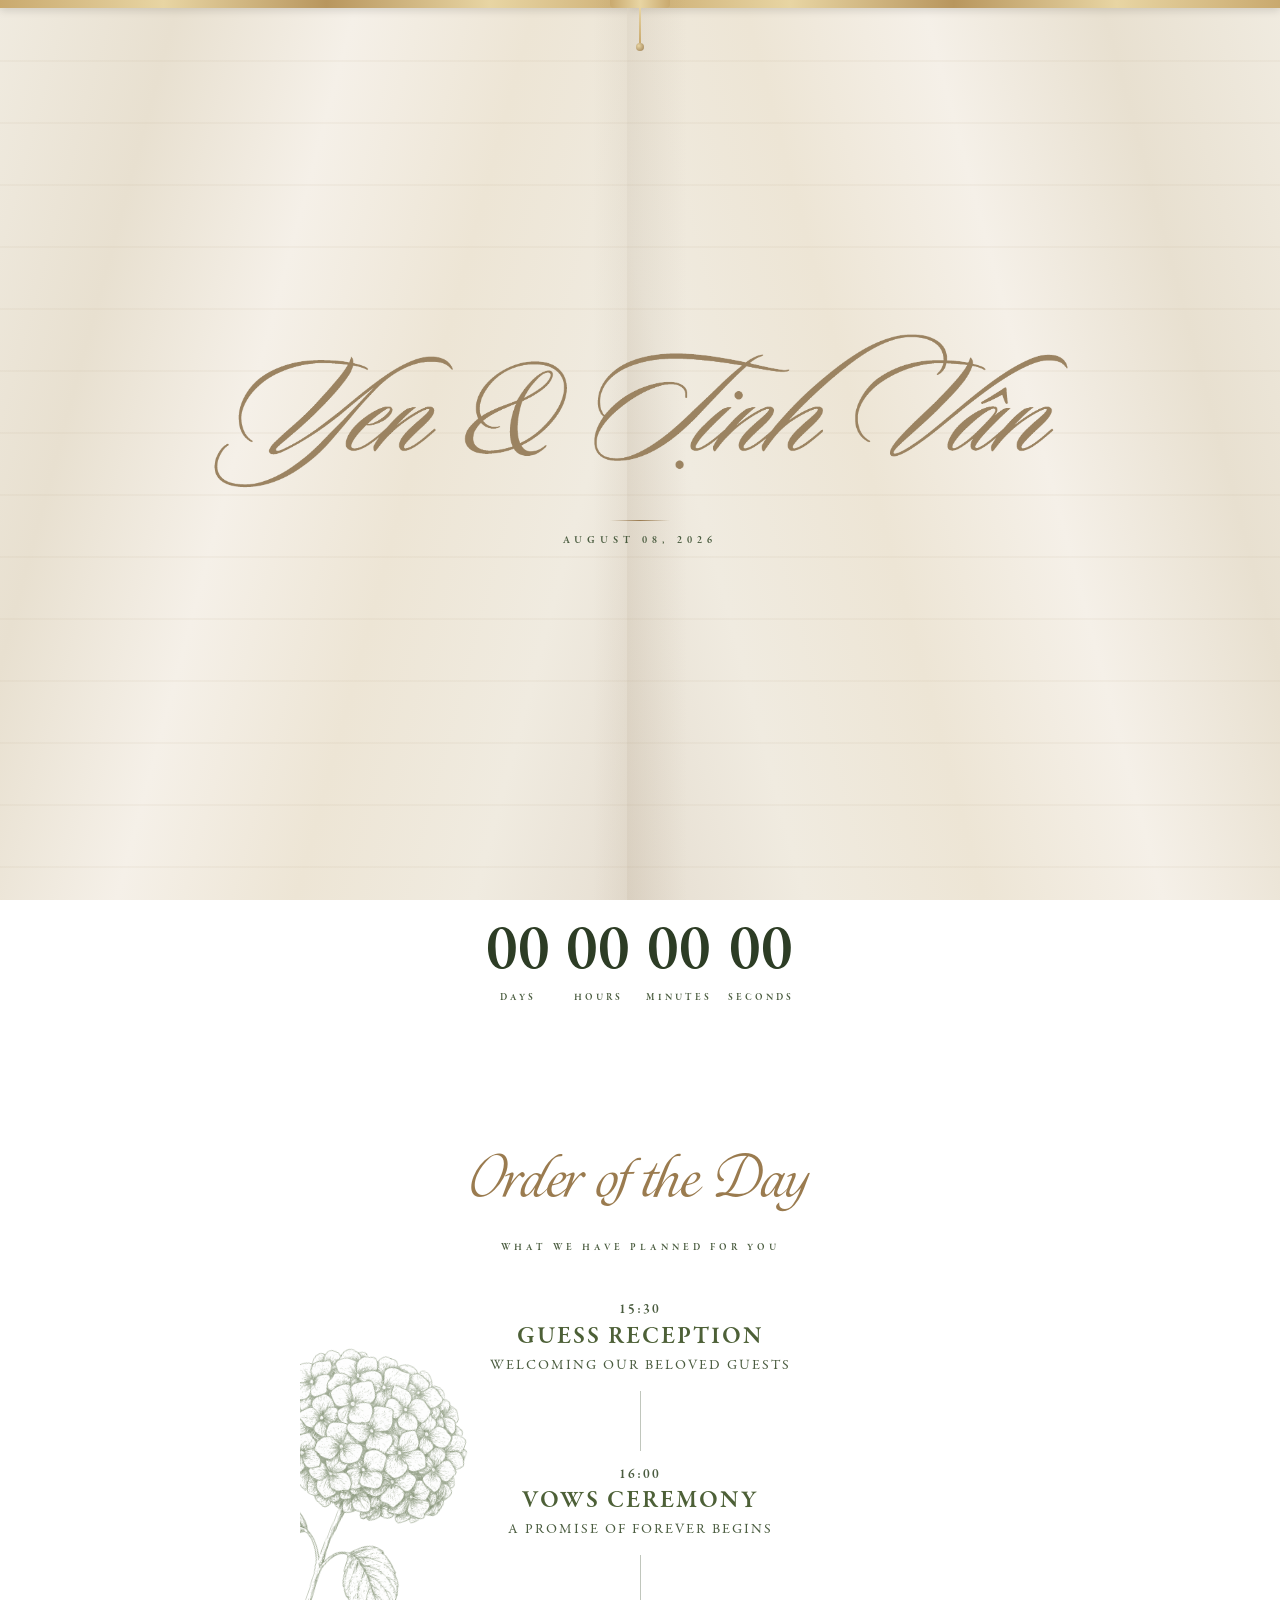
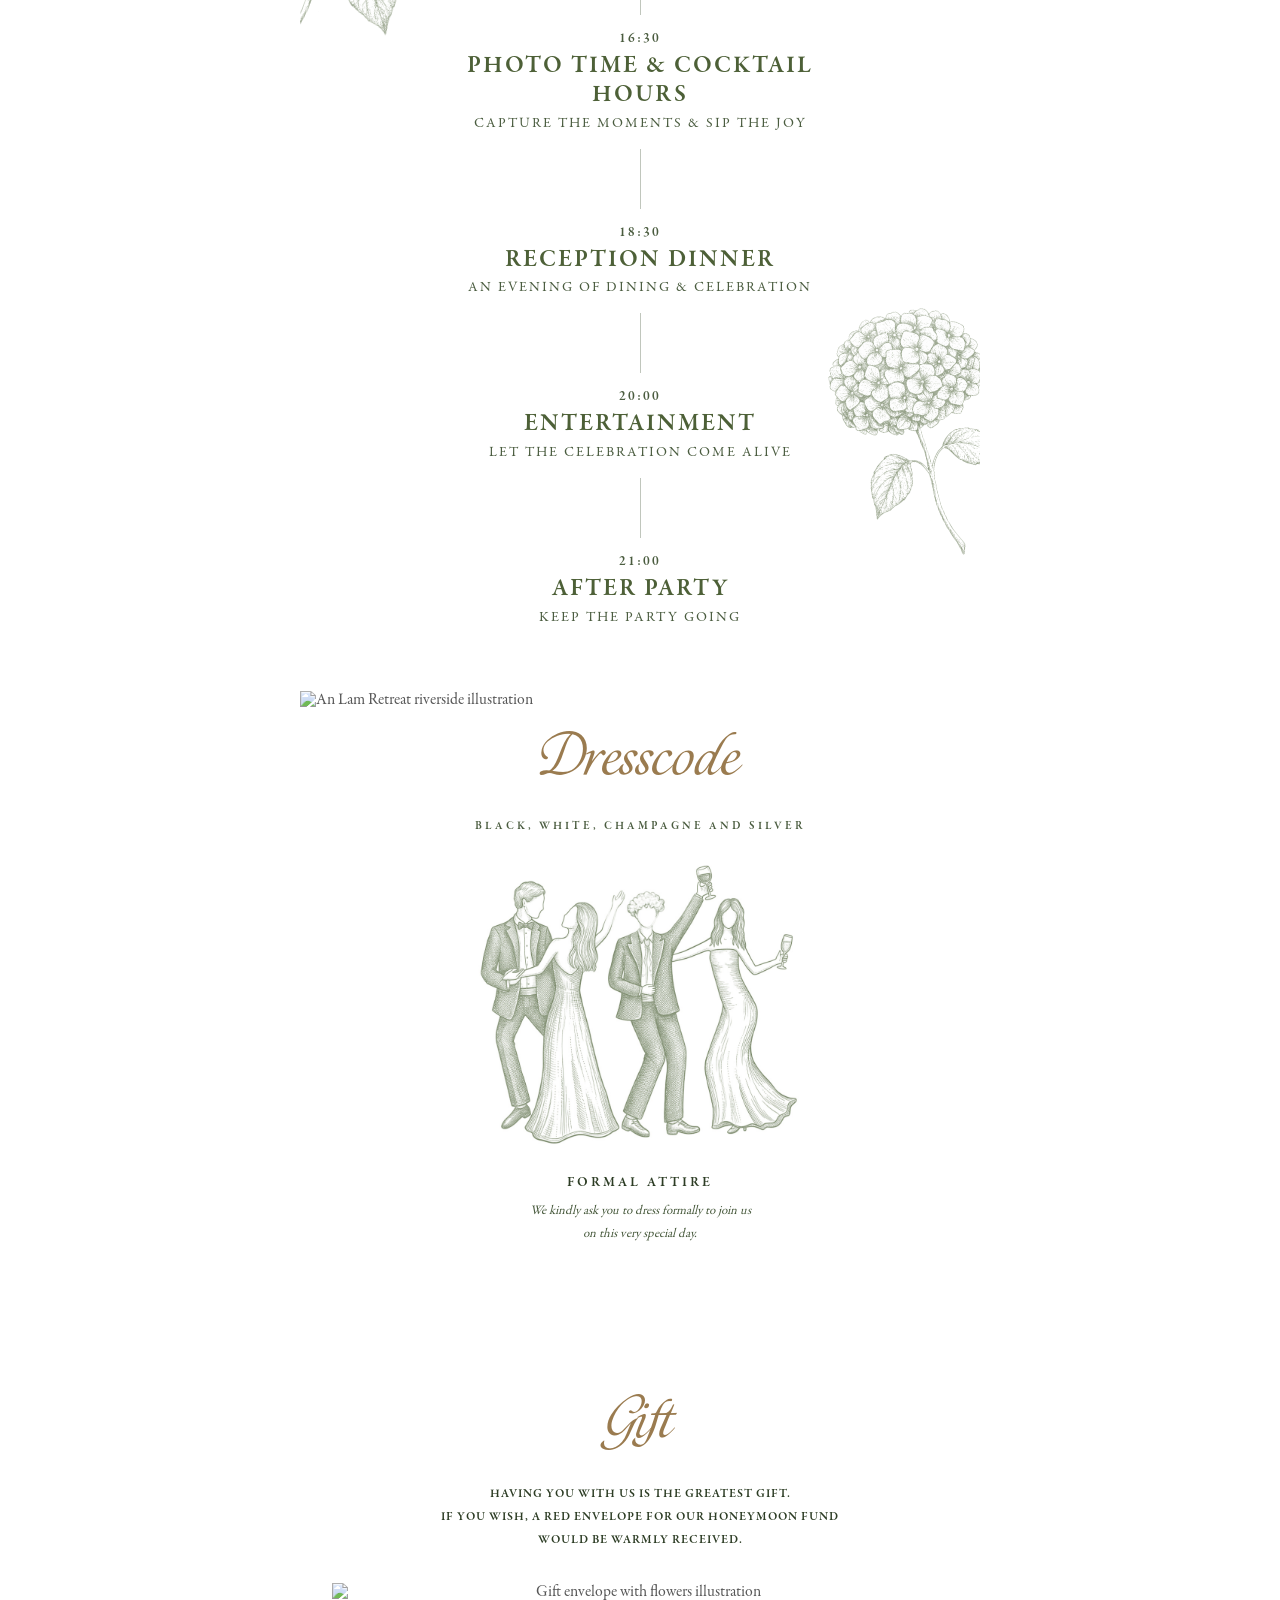
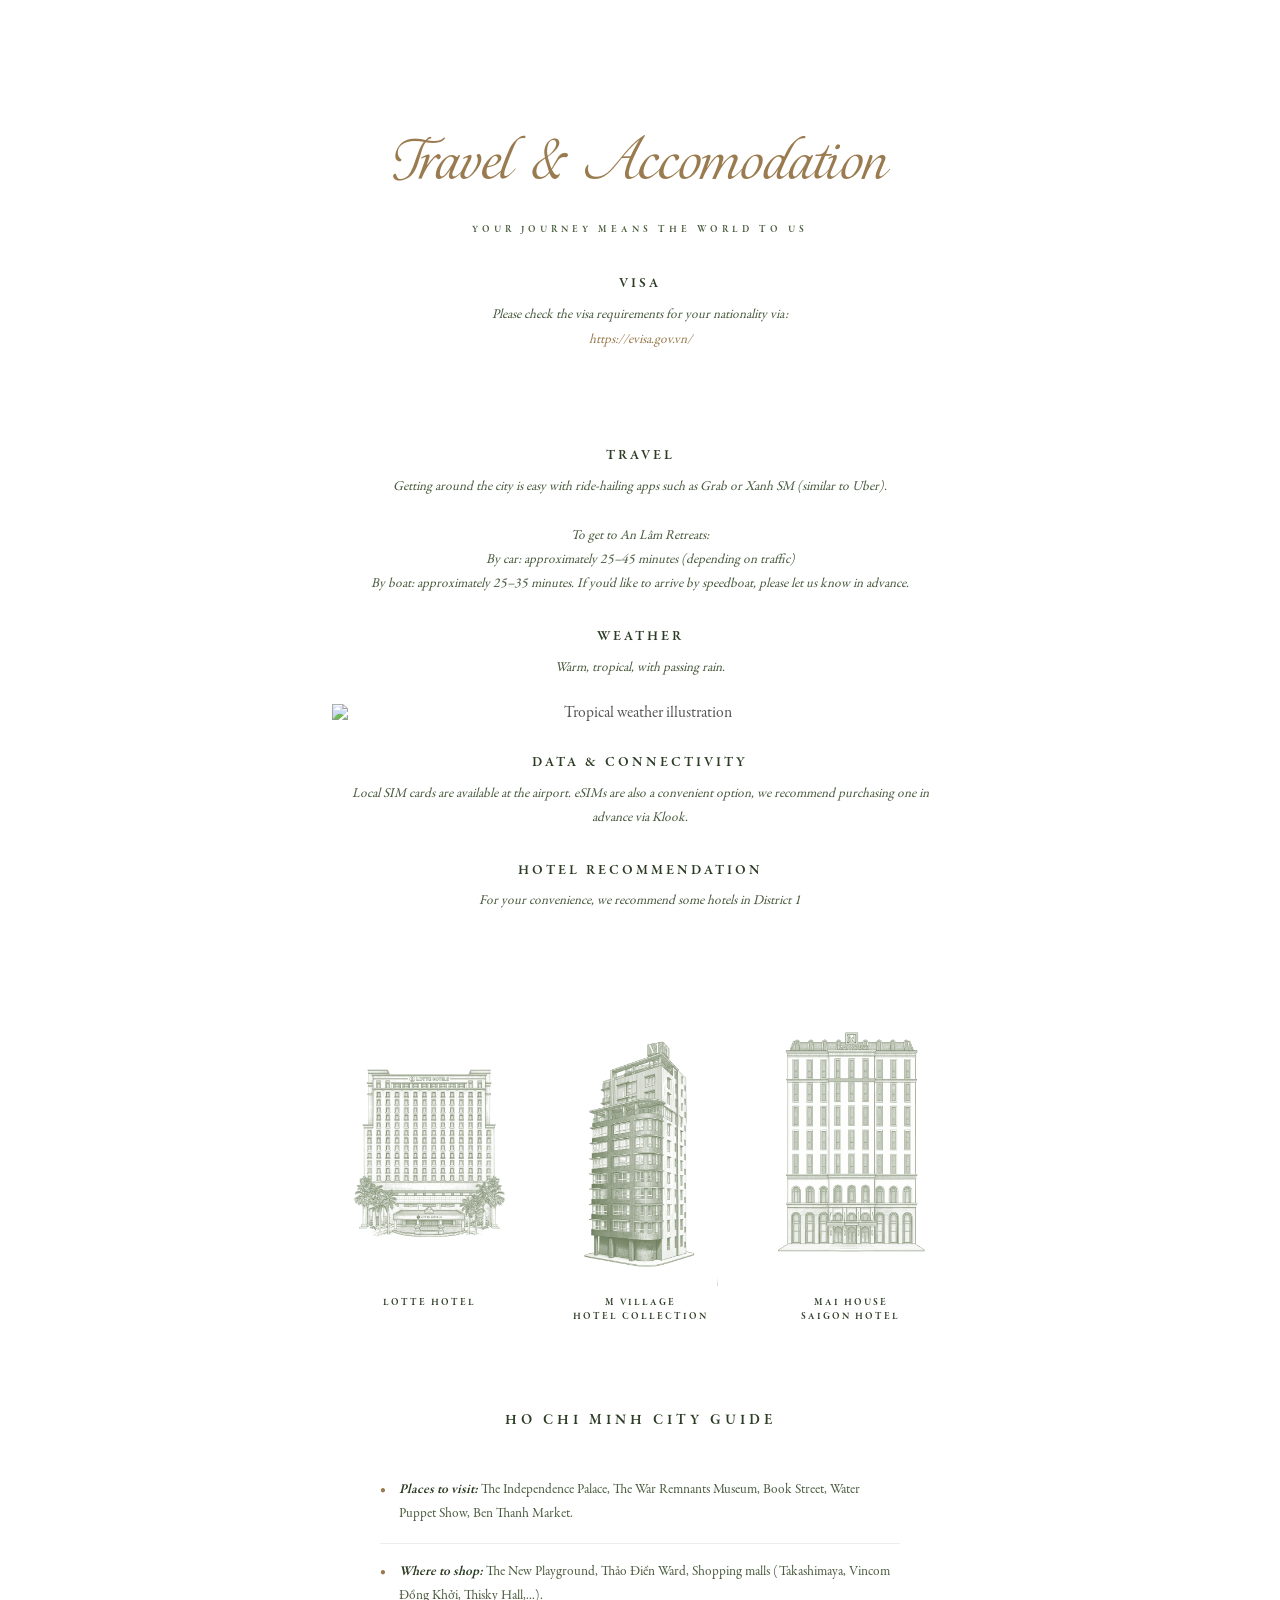
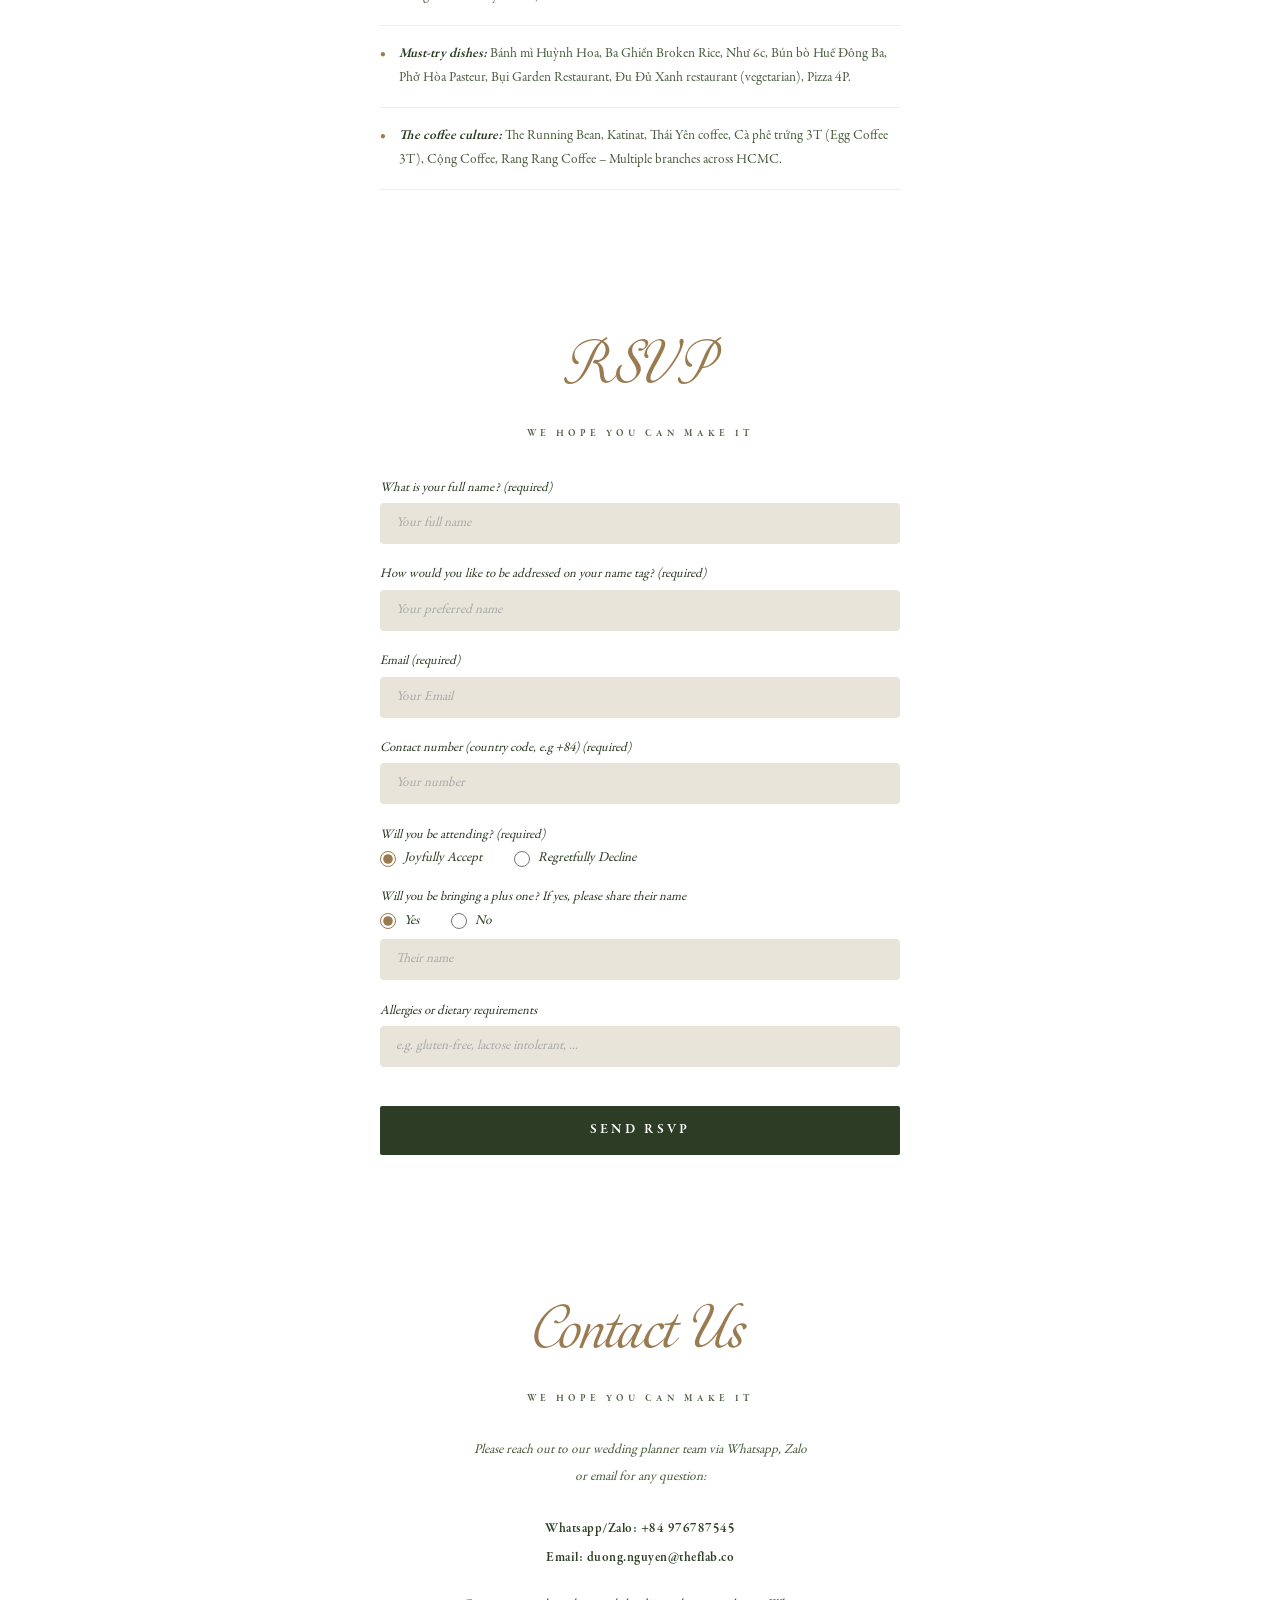
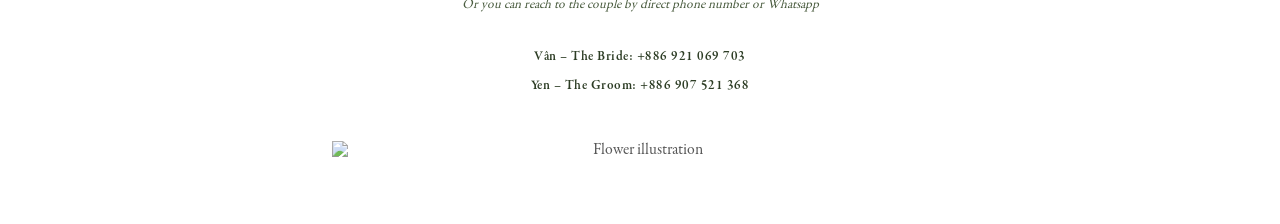
==== index.html @ 067c3cac "update" ====
<!DOCTYPE html>
<html lang="en">
<head>
<meta charset="UTF-8"/>
<meta name="viewport" content="width=device-width, initial-scale=1.0, maximum-scale=1.0, user-scalable=no"/>
<title>Yen & Tịnh Vân – Wedding Invitation</title>
<link href="https://fonts.googleapis.com/css2?family=Great+Vibes&family=Cormorant+Garamond:ital,wght@1,300;1,400;1,500&family=Josefin+Sans:ital,wght@1,300;1,400&display=swap" rel="stylesheet"/>
<style>
@font-face {
  font-family: 'Sloop';
  src: url('assets/fonts/Sloop-ScriptThree.ttf') format('truetype');
}
@font-face {
  font-family: 'Garamond';
  src: url('assets/fonts/GaramondPremrPro.otf') format('opentype');
}
@font-face {
  font-family: 'GaramondMed';
  src: url('assets/fonts/GaramondPremrPro-Med.otf') format('opentype');
}
@font-face {
  font-family: 'GaramondSmbd';
  src: url('assets/fonts/GaramondPremrPro-Smbd.otf') format('opentype');
}
@font-face {
  font-family: 'BritishGreen';
  src: url('assets/fonts/1FTV-VIP-British-Green.ttf') format('truetype');
}
@font-face {
  font-family: 'MiracleHistory';
  src: url('assets/fonts/1FTV-VIP-Miracle-History.otf') format('opentype');
}

* { margin: 0; padding: 0; box-sizing: border-box; }

/* ===== CURTAIN INTRO ===== */
#curtain-intro {
  position: fixed;
  inset: 0;
  z-index: 1000;
  display: flex;
  align-items: center;
  justify-content: center;
  pointer-events: all;
  cursor: pointer;
}

.curtain-left, .curtain-right {
  position: absolute;
  top: 0;
  width: 51%;
  height: 100%;
  transition: transform 2.4s cubic-bezier(0.45, 0, 0.1, 1);
  overflow: hidden;
}

.curtain-left {
  left: 0;
  transform-origin: left;
  background: linear-gradient(105deg,
    #f0ebe0 0%, #e8e0d0 20%, #f5f0e8 40%,
    #ede5d5 60%, #f0ebe0 80%, #e5ddd0 100%);
}

.curtain-right {
  right: 0;
  transform-origin: right;
  background: linear-gradient(75deg,
    #e5ddd0 0%, #f0ebe0 20%, #ede5d5 40%,
    #f5f0e8 60%, #e8e0d0 80%, #f0ebe0 100%);
}

/* Silk fold lines */
.curtain-left::before {
  content: '';
  position: absolute;
  inset: 0;
  background: repeating-linear-gradient(
    180deg,
    transparent 0px, transparent 60px,
    rgba(180,160,130,0.08) 60px, rgba(180,160,130,0.08) 62px
  );
}
.curtain-right::before {
  content: '';
  position: absolute;
  inset: 0;
  background: repeating-linear-gradient(
    180deg,
    transparent 0px, transparent 60px,
    rgba(180,160,130,0.08) 60px, rgba(180,160,130,0.08) 62px
  );
}

/* Shadow at center seam */
.curtain-left::after {
  content: '';
  position: absolute;
  top: 0; right: 0;
  width: 60px; height: 100%;
  background: linear-gradient(90deg, transparent, rgba(150,130,100,0.15));
}
.curtain-right::after {
  content: '';
  position: absolute;
  top: 0; left: 0;
  width: 60px; height: 100%;
  background: linear-gradient(90deg, rgba(150,130,100,0.15), transparent);
}

/* Gold top bar */
.curtain-top {
  position: absolute;
  top: 0; left: 0; right: 0;
  height: 8px;
  background: linear-gradient(90deg, #c9a96e, #e8d5a3, #b8965e, #e8d5a3, #c9a96e);
  box-shadow: 0 2px 8px rgba(0,0,0,0.15);
}

/* Swag */
.curtain-swag {
  position: absolute;
  top: 0;
  left: 50%;
  transform: translateX(-50%);
  z-index: 1001;
  display: flex;
  flex-direction: column;
  align-items: center;
  pointer-events: none;
  transition: opacity 0.8s ease;
}
.curtain-swag-bar {
  width: 60px; height: 8px;
  background: linear-gradient(90deg, #c9a96e, #e8d5a3, #c9a96e);
  border-radius: 0 0 4px 4px;
}
.curtain-swag-tassel {
  width: 1.5px; height: 35px;
  background: linear-gradient(180deg, #e8d5a3, #c9a96e);
}
.curtain-swag-ball {
  width: 8px; height: 8px;
  border-radius: 50%;
  background: radial-gradient(circle at 35% 35%, #e8d5a3, #9a7b4f);
}

/* Center content */
.curtain-center {
  position: relative;
  z-index: 1001;
  text-align: center;
  padding: 2rem;
  pointer-events: none;
  animation: fadeInUp 1.2s ease forwards;
}

@keyframes fadeInUp {
  from { opacity: 0; transform: translateY(20px); }
  to { opacity: 1; transform: translateY(0); }
}

.curtain-center-names {
  font-family: 'Sloop', 'Great Vibes', cursive;
  font-size: clamp(2.8rem, 10vw, 5rem);
  font-weight: 400;
  color: var(--gold);
  margin-bottom: 0.5rem;
}

.curtain-center-date {
  font-family: 'GaramondSmbd', Georgia, serif;
  font-size: 0.65rem;
  letter-spacing: 5px;
  text-transform: uppercase;
  color: var(--green);
  margin-bottom: 1.5rem;
}

.curtain-divider {
  width: 60px;
  height: 1px;
  background: linear-gradient(90deg, transparent, var(--gold), transparent);
  margin: 0.8rem auto;
}

.curtain-center-hint {
  font-family: 'Garamond', Georgia, serif;
  font-size: 0.82rem;
  letter-spacing: 2px;
  color: var(--green);
  font-style: italic;
  animation: hintPulse 2.5s ease-in-out infinite;
  opacity: 0;
  animation-delay: 1s;
  animation-fill-mode: forwards;
}

@keyframes hintPulse {
  0% { opacity: 0; }
  30%, 70% { opacity: 0.7; }
  100% { opacity: 0; }
}

/* Open state */
#curtain-intro.open .curtain-left { transform: translateX(-100%); }
#curtain-intro.open .curtain-right { transform: translateX(100%); }
#curtain-intro.open .curtain-swag { opacity: 0; transition: opacity 0.2s ease; }
#curtain-intro.open .curtain-center { opacity: 0; transition: opacity 0.2s ease; }
#curtain-intro.fading { opacity: 0; transition: opacity 0.5s ease; pointer-events: none; }
#curtain-intro.hidden { display: none; }

/* ===== PETAL CANVAS ===== */
#petalCanvas {
  position: fixed;
  inset: 0;
  z-index: 999;
  pointer-events: none;
}

:root {
  --gold: #9a7b4f;
  --gold-light: #b8965e;
  --green: #4a5c3f;
  --green-dark: #2d3d25;
  --beige: #f5f2ec;
  --beige-input: #e8e4da;
  --text: #3a3a3a;
  --white: #ffffff;
}

html { scroll-behavior: smooth; }

body {
  background: var(--white);
  font-family: 'Garamond', Georgia, serif;
  color: var(--text);
  overflow-x: hidden;
  max-width: 680px;
  margin: 0 auto;
}

/* ===== SECTION 1: HERO ===== */
.hero {
  width: 100%;
  background: var(--white);
  text-align: center;
  position: relative;
}

.hero-cloud-wrap {
  position: relative;
  width: 100%;
}

.hero-cloud-wrap img {
  width: 100%;
  display: block;
}

.hero-top {
  position: absolute;
  inset: 0;
  display: flex;
  flex-direction: column;
  align-items: center;
  justify-content: center;
  padding: 2rem;
  z-index: 2;
}

.hero-illustration {
  width: 100%;
  display: block;
}

.hero-illustration img {
  width: 100%;
  display: block;
}

.cloud-tl, .cloud-tr, .cloud-bl, .cloud-br {
  position: absolute;
  width: 220px;
  opacity: 0.7;
  pointer-events: none;
  z-index: 1;
}
.cloud-tl { top: 0; left: 0; }
.cloud-tr { top: 0; right: 0; }
.cloud-bl { bottom: 60px; left: 0; }
.cloud-br { bottom: 60px; right: 0; }

.hero-eyebrow {
  font-family: 'GaramondSmbd', Georgia, serif;
  font-size: 0.65rem;
  letter-spacing: 4px;
  text-transform: uppercase;
  color: var(--gold);
  margin-bottom: 1rem;
}

.hero-names {
  font-family: 'Sloop', 'Great Vibes', cursive;
  font-size: clamp(3.5rem, 12vw, 5.5rem);
  font-weight: 400;
  color: var(--gold);
  line-height: 1.1;
  margin-bottom: 1.2rem;
}

.hero-date {
  font-family: 'GaramondSmbd', Georgia, serif;
  font-size: 0.7rem;
  letter-spacing: 3px;
  text-transform: uppercase;
  color: var(--green);
  line-height: 2;
}

.hero-divider {
  width: 60%;
  height: 1px;
  background: var(--green);
  margin: 1.5rem auto 0;
  opacity: 0.4;
}

.hero-illustration {
  width: 100%;
  display: block;
  margin-top: 0;
}

.hero-illustration img {
  width: 100%;
  display: block;
}

/* ===== SECTION 2: COUNTDOWN ===== */
.countdown {
  padding: 4rem 2rem;
  text-align: center;
  background: var(--white);
}

.section-title-script {
  font-family: 'MiracleHistory', cursive;
  font-size: clamp(2.5rem, 8vw, 3.5rem);
  font-weight: 400;
  font-style: normal;
  color: var(--gold);
  margin-bottom: 1.5rem;
}

.countdown-desc {
  font-family: 'Garamond', Georgia, serif;
  font-size: 0.88rem;
  color: var(--green);
  line-height: 1.8;
  max-width: 480px;
  margin: 0 auto 2.5rem;
  font-style: italic;
}

.countdown-wrap {
  display: flex;
  justify-content: center;
  gap: 1rem;
  flex-wrap: nowrap;
}

.cd-box { text-align: center; }

.cd-num {
  font-family: 'GaramondSmbd', Georgia, serif;
  font-size: clamp(1.8rem, 7vw, 4rem);
  color: var(--green-dark);
  line-height: 1;
  display: block;
}

.cd-label {
  font-family: 'GaramondSmbd', Georgia, serif;
  font-size: clamp(0.45rem, 1.8vw, 0.6rem);
  letter-spacing: 3px;
  text-transform: uppercase;
  color: var(--green);
  margin-top: 0.4rem;
  display: block;
}

/* ===== SECTION 3: ORDER OF THE DAY ===== */
.order {
  padding: 4rem 2rem;
  text-align: center;
  background: var(--white);
  position: relative;
  overflow: hidden;
}

.order-subtitle {
  font-family: 'GaramondSmbd', Georgia, serif;
  font-size: 0.6rem;
  letter-spacing: 4px;
  text-transform: uppercase;
  color: var(--green);
  margin-bottom: 3rem;
}

.order-flower-left {
  position: absolute;
  left: -80px;
  top: 220px;
  width: 240px;
  opacity: 0.85;
  transform: rotate(20deg);
}

.order-flower-right {
  position: absolute;
  right: -30px;
  top: 65%;
  width: 180px;
  opacity: 0.85;
  transform: scaleX(-1) rotate(15deg);
}

@media (max-width: 480px) {
  .order-flower-left {
    width: 140px;
    left: -50px;
    top: 280px;
  }
  .order-flower-right {
    width: 110px;
    right: -20px;
  }
}

.timeline {
  position: relative;
  max-width: 360px;
  margin: 0 auto;
}

.timeline-item {
  position: relative;
  padding-bottom: 0;
  text-align: center;
}

.timeline-connector {
  width: 1px;
  height: 60px;
  background: var(--green);
  opacity: 0.35;
  margin: 1rem auto;
}

.timeline-time {
  font-family: 'GaramondSmbd', Georgia, serif;
  font-size: 0.85rem;
  letter-spacing: 2px;
  color: var(--green);
  text-transform: none;
  margin-bottom: 0.3rem;
}

.timeline-event {
  font-family: 'GaramondSmbd', Georgia, serif;
  font-size: clamp(1rem, 3.5vw, 1.5rem);
  letter-spacing: 2px;
  text-transform: uppercase;
  color: #4D6037;
  font-weight: 400;
  margin-bottom: 0.3rem;
}

.timeline-desc {
  font-family: 'Garamond', Georgia, serif;
  font-size: clamp(0.72rem, 2.5vw, 0.88rem);
  letter-spacing: 2px;
  text-transform: uppercase;
  color: var(--green);
  font-style: normal;
}

/* ===== SECTION 4: DRESSCODE ===== */
.dresscode {
  padding: 0 2rem 4rem;
  text-align: center;
  background: var(--white);
}

.dresscode-boat {
  width: 100%;
  max-width: 500px;
  display: block;
  margin: 0 auto 3rem;
  opacity: 0.85;
}

.dresscode-colors {
  font-family: 'GaramondSmbd', Georgia, serif;
  font-size: 0.7rem;
  letter-spacing: 3px;
  text-transform: uppercase;
  color: var(--green);
  margin-bottom: 2rem;
}

.dresscode-people {
  width: 60%;
  display: block;
  margin: 0 auto 1.5rem;
  opacity: 0.85;
}

.dresscode-formal {
  font-family: 'GaramondSmbd', Georgia, serif;
  font-size: 0.85rem;
  letter-spacing: 3px;
  text-transform: uppercase;
  color: var(--green-dark);
  margin-bottom: 0.5rem;
}

.dresscode-note {
  font-family: 'Garamond', Georgia, serif;
  font-size: 0.82rem;
  color: var(--green);
  font-style: italic;
  line-height: 1.7;
}

/* ===== SECTION 5: GIFT ===== */
.gift {
  padding: 4rem 2rem;
  text-align: center;
  background: var(--white);
}

.gift-text {
  font-family: 'GaramondSmbd', Georgia, serif;
  font-size: 0.75rem;
  letter-spacing: 1px;
  color: var(--green-dark);
  line-height: 1.9;
  max-width: 460px;
  margin: 0 auto 2rem;
  text-transform: uppercase;
}

.gift-flower {
  width: 100%;
  display: block;
  margin: 0 auto 3rem;
  opacity: 0.85;
}

/* ===== SECTION 5b: TRAVEL & ACCOMMODATION ===== */
.travel {
  padding: 0 2rem 4rem;
  text-align: center;
  background: var(--white);
}

.travel-subtitle {
  font-family: 'GaramondSmbd', Georgia, serif;
  font-size: 0.6rem;
  letter-spacing: 4px;
  text-transform: uppercase;
  color: var(--green);
  margin-bottom: 2.5rem;
}

.travel-block {
  margin-bottom: 2rem;
}

.travel-heading {
  font-family: 'GaramondSmbd', Georgia, serif;
  font-size: 0.85rem;
  letter-spacing: 3px;
  text-transform: uppercase;
  color: var(--green-dark);
  margin-bottom: 0.6rem;
}

.travel-body {
  font-family: 'Garamond', Georgia, serif;
  font-size: 0.85rem;
  color: var(--green);
  line-height: 1.8;
  font-style: italic;
}

.travel-body a {
  color: var(--gold);
  text-decoration: none;
}

/* ===== SECTION 6: WEATHER / TRAVEL INFO ===== */
.travel-info {
  padding: 0 2rem 4rem;
  text-align: center;
  background: var(--white);
}

.weather-img {
  width: 100%;
  display: block;
  margin: 1.5rem auto;
  opacity: 0.85;
}

/* ===== SECTION 7: HOTELS ===== */
.hotels {
  padding: 0 2rem 4rem;
  text-align: center;
  background: var(--white);
}

.hotels-grid {
  display: flex;
  justify-content: center;
  gap: 1rem;
  flex-wrap: nowrap;
  margin-bottom: 1.5rem;
}

.hotel-item { text-align: center; flex: 1; min-width: 0; max-width: 33%; }

.hotel-item img {
  width: 80%;
  opacity: 0.85;
  display: block;
  margin: 0 auto 0.6rem;
}

.hotel-name {
  font-family: 'GaramondSmbd', Georgia, serif;
  font-size: 0.6rem;
  letter-spacing: 2px;
  text-transform: uppercase;
  color: var(--green-dark);
  line-height: 1.5;
}

/* ===== CITY GUIDE ===== */
.city-guide {
  padding: 0 2rem 4rem;
  background: var(--white);
}

.city-guide-title {
  font-family: 'GaramondSmbd', Georgia, serif;
  font-size: 0.9rem;
  letter-spacing: 4px;
  text-transform: uppercase;
  color: var(--green-dark);
  text-align: center;
  margin-bottom: 2rem;
}

.guide-list {
  list-style: none;
  max-width: 520px;
  margin: 0 auto;
}

.guide-list li {
  font-family: 'Garamond', Georgia, serif;
  font-size: 0.85rem;
  color: var(--green);
  line-height: 1.8;
  padding: 1rem 0;
  border-bottom: 1px solid rgba(74,92,63,0.1);
  padding-left: 1.2rem;
  position: relative;
}

.guide-list li::before {
  content: '•';
  position: absolute;
  left: 0;
  color: var(--gold);
}

.guide-list li strong {
  font-family: 'GaramondSmbd', Georgia, serif;
  color: var(--green-dark);
  font-style: italic;
}

/* ===== SECTION 8: RSVP ===== */
.rsvp {
  padding: 4rem 2rem;
  text-align: center;
  background: var(--white);
}

.rsvp-subtitle {
  font-family: 'GaramondSmbd', Georgia, serif;
  font-size: 0.6rem;
  letter-spacing: 4px;
  text-transform: uppercase;
  color: var(--green);
  margin-bottom: 2.5rem;
}

.rsvp-form {
  max-width: 520px;
  margin: 0 auto;
  text-align: left;
}

.form-group { margin-bottom: 1.4rem; }

.form-label {
  display: block;
  font-family: 'Garamond', Georgia, serif;
  font-size: 0.82rem;
  color: var(--green-dark);
  margin-bottom: 0.4rem;
  font-style: italic;
}

.form-input, .form-textarea {
  width: 100%;
  background: var(--beige-input);
  border: none;
  border-radius: 4px;
  padding: 0.75rem 1rem;
  font-family: 'Garamond', Georgia, serif;
  font-size: 0.85rem;
  color: var(--text);
  outline: none;
}

.form-input::placeholder, .form-textarea::placeholder {
  color: #aaa;
  font-style: italic;
}

.radio-group {
  display: flex;
  gap: 2rem;
  margin-top: 0.4rem;
}

.radio-label {
  display: flex;
  align-items: center;
  gap: 0.5rem;
  font-family: 'Garamond', Georgia, serif;
  font-size: 0.85rem;
  color: var(--green-dark);
  font-style: italic;
  cursor: pointer;
}

.radio-label input[type="radio"] {
  accent-color: var(--gold);
  width: 16px;
  height: 16px;
}

.btn-rsvp {
  width: 100%;
  background: var(--green-dark);
  color: var(--white);
  border: none;
  padding: 1rem;
  font-family: 'GaramondSmbd', Georgia, serif;
  font-size: 0.85rem;
  letter-spacing: 3px;
  text-transform: uppercase;
  cursor: pointer;
  margin-top: 1rem;
  border-radius: 2px;
  transition: background 0.2s;
}

.btn-rsvp:hover { background: var(--green); }

/* ===== SECTION 9: CONTACT ===== */
.contact {
  padding: 4rem 2rem;
  text-align: center;
  background: var(--white);
}

.contact-subtitle {
  font-family: 'GaramondSmbd', Georgia, serif;
  font-size: 0.6rem;
  letter-spacing: 4px;
  text-transform: uppercase;
  color: var(--green);
  margin-bottom: 2rem;
}

.contact-body {
  font-family: 'Garamond', Georgia, serif;
  font-size: 0.85rem;
  color: var(--green);
  line-height: 2;
  font-style: italic;
  margin-bottom: 1.5rem;
}

.contact-detail {
  font-family: 'GaramondSmbd', Georgia, serif;
  font-size: 0.82rem;
  color: var(--green-dark);
  line-height: 2.2;
  letter-spacing: 0.5px;
}

.contact-flower {
  width: 100%;
  display: block;
  margin: 2.5rem auto 0;
  opacity: 0.85;
}

/* ===== SCROLL REVEAL ===== */
.reveal {
  opacity: 0;
  transform: translateY(30px);
  transition: opacity 0.8s ease, transform 0.8s ease;
}
.reveal.visible {
  opacity: 1;
  transform: translateY(0);
}
.reveal-delay-1 { transition-delay: 0.15s; }
.reveal-delay-2 { transition-delay: 0.3s; }
.reveal-delay-3 { transition-delay: 0.45s; }
.reveal-left {
  opacity: 0;
  transform: translateX(-30px);
  transition: opacity 0.8s ease, transform 0.8s ease;
}
.reveal-left.visible { opacity: 1; transform: translateX(0); }
.reveal-right {
  opacity: 0;
  transform: translateX(30px);
  transition: opacity 0.8s ease, transform 0.8s ease;
}
.reveal-right.visible { opacity: 1; transform: translateX(0); }
.section-divider { display: none; }
</style>
</head>
<body>

<!-- ===== CURTAIN INTRO ===== -->
<div id="curtain-intro" onclick="openCurtain()">
  <div class="curtain-left"><div class="curtain-top"></div></div>
  <div class="curtain-right"><div class="curtain-top"></div></div>
  <div class="curtain-swag">
    <div class="curtain-swag-bar"></div>
    <div class="curtain-swag-tassel"></div>
    <div class="curtain-swag-ball"></div>
  </div>
  <div class="curtain-center">
    <img src="assets/anlamretreat/yentv.png" alt="Yen & Tịnh Vân" style="max-width:80%;display:block;margin:0 auto 0.5rem;"/>
    <div class="curtain-divider"></div>
    <div class="curtain-center-date">August 08, 2026</div>
    <div class="curtain-center-hint">Chạm để mở thiệp</div>
  </div>
</div>

<!-- ===== PETAL CANVAS ===== -->
<canvas id="petalCanvas"></canvas>

<!-- ===== SECTION 1: HERO ===== -->
<section class="hero">
  <div class="hero-cloud-wrap">
    <img src="assets/anlamretreat/converted_image_2.png" alt="clouds"/>
    <div class="hero-top reveal">
      <p class="hero-eyebrow reveal">We Are Getting Married</p>
      <img src="assets/anlamretreat/yentv.png" alt="Yen & Tịnh Vân" class="reveal reveal-delay-1" style="max-width:85%;display:block;margin:0 auto 1.2rem;"/>
      <div class="hero-date reveal reveal-delay-2">
        August 08, 2026<br/>
        An Lam Retreat Saigon River<br/>
        Venue: Saigon River House
      </div>
    </div>
  </div>
</section>

<img src="assets/anlamretreat/Illus1.2.png" alt="Saigon River House" style="width:100%;display:block;"/>



<!-- ===== SECTION 2: COUNTDOWN ===== -->
<section class="countdown">
  <img src="assets/anlamretreat/logo2.png" alt="Yen & Tịnh Vân" class="reveal" style="max-width:30%;display:block;margin:0 auto 0.5rem;"/>
  <h2 class="section-title-script reveal reveal-delay-1" style="font-size:clamp(1.8rem,6vw,2.5rem)">Countdown</h2>
  <p class="countdown-desc reveal reveal-delay-2">
    Surrounded by lush greenery and river reflections, our wedding will take place in an
    intimate, secluded setting just beyond the city. A place to slow down, to be present,
    and to celebrate together.
  </p>
  <div class="countdown-wrap reveal reveal-delay-3">
    <div class="cd-box"><span class="cd-num" id="cd-days">00</span><span class="cd-label">Days</span></div>
    <div class="cd-box"><span class="cd-num" id="cd-hours">00</span><span class="cd-label">Hours</span></div>
    <div class="cd-box"><span class="cd-num" id="cd-mins">00</span><span class="cd-label">Minutes</span></div>
    <div class="cd-box"><span class="cd-num" id="cd-secs">00</span><span class="cd-label">Seconds</span></div>
  </div>
</section>



<!-- ===== SECTION 3: ORDER OF THE DAY ===== -->
<section class="order">
  <img class="order-flower-left" src="assets/anlamretreat/flower4_low.png" alt=""/>
  <img class="order-flower-right" src="assets/anlamretreat/flower4_low.png" alt=""/>
  <h2 class="section-title-script reveal">Order of the Day</h2>
  <p class="order-subtitle reveal reveal-delay-1">What We Have Planned For You</p>
  <div class="timeline reveal reveal-delay-2">
    <div class="timeline-item">
      <div class="timeline-time">15:30</div>
      <div class="timeline-event">Guess Reception</div>
      <div class="timeline-desc">Welcoming Our Beloved Guests</div>
    </div>
    <div class="timeline-connector"></div>
    <div class="timeline-item">
      <div class="timeline-time">16:00</div>
      <div class="timeline-event">Vows Ceremony</div>
      <div class="timeline-desc">A Promise of Forever Begins</div>
    </div>
    <div class="timeline-connector"></div>
    <div class="timeline-item">
      <div class="timeline-time">16:30</div>
      <div class="timeline-event">Photo Time &amp; Cocktail Hours</div>
      <div class="timeline-desc">Capture the Moments &amp; Sip the Joy</div>
    </div>
    <div class="timeline-connector"></div>
    <div class="timeline-item">
      <div class="timeline-time">18:30</div>
      <div class="timeline-event">Reception Dinner</div>
      <div class="timeline-desc">An Evening of Dining &amp; Celebration</div>
    </div>
    <div class="timeline-connector"></div>
    <div class="timeline-item">
      <div class="timeline-time">20:00</div>
      <div class="timeline-event">Entertainment</div>
      <div class="timeline-desc">Let the Celebration Come Alive</div>
    </div>
    <div class="timeline-connector"></div>
    <div class="timeline-item">
      <div class="timeline-time">21:00</div>
      <div class="timeline-event">After Party</div>
      <div class="timeline-desc">Keep the Party Going</div>
    </div>
  </div>
</section>

<img src="assets/anlamretreat/boat1.png" alt="An Lam Retreat riverside illustration" style="width:100%;display:block;opacity:0.85;"/>



<!-- ===== SECTION 4: DRESSCODE ===== -->
<section class="dresscode">
  <h2 class="section-title-script reveal">Dresscode</h2>
  <p class="dresscode-colors reveal reveal-delay-1">Black, White, Champagne and Silver</p>
  <img class="dresscode-people" src="assets/anlamretreat/converted_image.png" alt="Formal attire illustration"/>
  <p class="dresscode-formal">Formal Attire</p>
  <p class="dresscode-note">We kindly ask you to dress formally to join us<br/>on this very special day.</p>
</section>



<!-- ===== SECTION 5: GIFT ===== -->
<section class="gift">
  <h2 class="section-title-script reveal">Gift</h2>
  <p class="gift-text reveal reveal-delay-1">
    Having you with us is the greatest gift.<br/>
    If you wish, a red envelope for our honeymoon fund<br/>
    would be warmly received.
  </p>
  <img class="gift-flower" src="assets/anlamretreat/flower3.png" alt="Gift envelope with flowers illustration"/>
</section>



<!-- ===== SECTION 5b: TRAVEL & ACCOMMODATION ===== -->
<section class="travel">
  <h2 class="section-title-script reveal" style="font-size:clamp(1.8rem,7vw,3.5rem)">Travel &amp; Accomodation</h2>
  <p class="travel-subtitle reveal reveal-delay-1">Your Journey Means the World to Us</p>

  <div class="travel-block">
    <p class="travel-heading">Visa</p>
    <p class="travel-body">Please check the visa requirements for your nationality via:<br/>
      <a href="https://evisa.gov.vn/" target="_blank">https://evisa.gov.vn/</a>
    </p>
  </div>
</section>



<!-- ===== SECTION 6: TRAVEL INFO ===== -->
<section class="travel-info">
  <div class="travel-block">
    <p class="travel-heading">Travel</p>
    <p class="travel-body">
      Getting around the city is easy with ride-hailing apps such as Grab or Xanh SM (similar to Uber).<br/><br/>
      To get to An Lâm Retreats:<br/>
      By car: approximately 25–45 minutes (depending on traffic)<br/>
      By boat: approximately 25–35 minutes. If you'd like to arrive by speedboat, please let us know in advance.
    </p>
  </div>

  <div class="travel-block">
    <p class="travel-heading">Weather</p>
    <p class="travel-body">Warm, tropical, with passing rain.</p>
    <img class="weather-img" src="assets/anlamretreat/weather1.png" alt="Tropical weather illustration"/>
  </div>

  <div class="travel-block">
    <p class="travel-heading">Data &amp; Connectivity</p>
    <p class="travel-body">Local SIM cards are available at the airport. eSIMs are also a convenient option, we recommend purchasing one in advance via Klook.</p>
  </div>

  <div class="travel-block">
    <p class="travel-heading">Hotel Recommendation</p>
    <p class="travel-body" style="font-size:clamp(0.7rem,2.5vw,0.85rem);white-space:nowrap;">For your convenience, we recommend some hotels in District 1</p>
  </div>
</section>

<!-- ===== SECTION 7: HOTELS & CITY GUIDE ===== -->
<section class="hotels">
  <div class="hotels-grid">
    <div class="hotel-item">
      <img src="assets/anlamretreat/hotel1_low.png" alt="Lotte Hotel"/>
      <p class="hotel-name">Lotte Hotel</p>
    </div>
    <div class="hotel-item">
      <img src="assets/anlamretreat/hotel2_low.png" alt="M Village Hotel Collection"/>
      <p class="hotel-name">M Village<br/>Hotel Collection</p>
    </div>
    <div class="hotel-item">
      <img src="assets/anlamretreat/hotel3_low.png" alt="Mai House Saigon Hotel"/>
      <p class="hotel-name">Mai House<br/>Saigon Hotel</p>
    </div>
  </div>
</section>

<section class="city-guide">
  <p class="city-guide-title">Ho Chi Minh City Guide</p>
  <ul class="guide-list">
    <li><strong>Places to visit:</strong> The Independence Palace, The War Remnants Museum, Book Street, Water Puppet Show, Ben Thanh Market.</li>
    <li><strong>Where to shop:</strong> The New Playground, Thảo Điền Ward, Shopping malls (Takashimaya, Vincom Đồng Khởi, Thisky Hall,...).</li>
    <li><strong>Must-try dishes:</strong> Bánh mì Huỳnh Hoa, Ba Ghiền Broken Rice, Như 6c, Bún bò Huế Đông Ba, Phở Hòa Pasteur, Bụi Garden Restaurant, Đu Đủ Xanh restaurant (vegetarian), Pizza 4P.</li>
    <li><strong>The coffee culture:</strong> The Running Bean, Katinat, Thái Yên coffee, Cà phê trứng 3T (Egg Coffee 3T), Cộng Coffee, Rang Rang Coffee – Multiple branches across HCMC.</li>
  </ul>
</section>



<!-- ===== SECTION 8: RSVP ===== -->
<section class="rsvp">
  <h2 class="section-title-script reveal">RSVP</h2>
  <p class="rsvp-subtitle reveal reveal-delay-1">We Hope You Can Make It</p>
  <form class="rsvp-form" onsubmit="submitRSVP(event)">
    <div class="form-group">
      <label class="form-label">What is your full name? (required)</label>
      <input class="form-input" type="text" placeholder="Your full name" required/>
    </div>
    <div class="form-group">
      <label class="form-label">How would you like to be addressed on your name tag? (required)</label>
      <input class="form-input" type="text" placeholder="Your preferred name" required/>
    </div>
    <div class="form-group">
      <label class="form-label">Email (required)</label>
      <input class="form-input" type="email" placeholder="Your Email" required/>
    </div>
    <div class="form-group">
      <label class="form-label">Contact number (country code, e.g +84) (required)</label>
      <input class="form-input" type="tel" placeholder="Your number" required/>
    </div>
    <div class="form-group">
      <label class="form-label">Will you be attending? (required)</label>
      <div class="radio-group">
        <label class="radio-label"><input type="radio" name="attending" value="accept" checked/> Joyfully Accept</label>
        <label class="radio-label"><input type="radio" name="attending" value="decline"/> Regretfully Decline</label>
      </div>
    </div>
    <div class="form-group">
      <label class="form-label">Will you be bringing a plus one? If yes, please share their name</label>
      <div class="radio-group" style="margin-bottom:0.6rem">
        <label class="radio-label"><input type="radio" name="plusone" value="yes" checked/> Yes</label>
        <label class="radio-label"><input type="radio" name="plusone" value="no"/> No</label>
      </div>
      <input class="form-input" type="text" placeholder="Their name"/>
    </div>
    <div class="form-group">
      <label class="form-label">Allergies or dietary requirements</label>
      <input class="form-input" type="text" placeholder="e.g. gluten-free, lactose intolerant, ..."/>
    </div>
    <button class="btn-rsvp" type="submit">Send RSVP</button>
  </form>
  <div id="rsvp-success" style="display:none;margin-top:1.5rem;text-align:center;padding:3rem 1rem;">
      <div style="font-family:'Sloop','Great Vibes',cursive;font-size:2.5rem;color:var(--gold);font-weight:400;margin-bottom:0.5rem;">Thank you</div>
      <div style="width:60px;height:1px;background:linear-gradient(90deg,transparent,var(--gold),transparent);margin:0.8rem auto 1.2rem;"></div>
      <p style="font-family:'Garamond',Georgia,serif;font-size:0.92rem;color:var(--green);font-style:italic;line-height:2;">
        We have received your RSVP<br/>and are so grateful.<br/><br/>
        We cannot wait to celebrate with you<br/>on <span style="font-family:'GaramondSmbd',Georgia,serif;color:var(--green-dark);">August 08, 2026</span>.
      </p>
      <div style="width:60px;height:1px;background:linear-gradient(90deg,transparent,var(--gold),transparent);margin:1.2rem auto 0;"></div>
  </div>
</section>



<!-- ===== SECTION 9: CONTACT ===== -->
<section class="contact">
  <h2 class="section-title-script reveal">Contact Us</h2>
  <p class="contact-subtitle reveal reveal-delay-1">We Hope You Can Make It</p>
  <p class="contact-body">Please reach out to our wedding planner team via Whatsapp, Zalo<br/>or email for any question:</p>
  <p class="contact-detail">
    Whatsapp/Zalo: +84 976787545<br/>
    Email: duong.nguyen@theflab.co
  </p>
  <br/>
  <p class="contact-body">Or you can reach to the couple by direct phone number or Whatsapp</p>
  <p class="contact-detail">
    Vân – The Bride: +886 921 069 703<br/>
    Yen – The Groom: +886 907 521 368
  </p>
  <img class="contact-flower" src="assets/anlamretreat/flower5.png" alt="Flower illustration"/>
</section>

<script>
// ===== SCROLL REVEAL =====
const revealObserver = new IntersectionObserver((entries) => {
  entries.forEach(e => {
    if (e.isIntersecting) {
      e.target.classList.add('visible');
      revealObserver.unobserve(e.target);
    }
  });
}, { threshold: 0.15 });
document.querySelectorAll('.reveal, .reveal-left, .reveal-right').forEach(el => revealObserver.observe(el));

// ===== CURTAIN =====
function openCurtain() {
  const intro = document.getElementById('curtain-intro');
  if (intro.classList.contains('open')) return;
  intro.classList.add('open');
  // Fade out toàn bộ intro sau khi rèm mở gần xong
  setTimeout(() => intro.classList.add('fading'), 1800);
  setTimeout(() => intro.classList.add('hidden'), 2300);
}

// ===== CLICK EFFECT: SOFT PETALS =====
const canvas = document.getElementById('petalCanvas');
const ctx = canvas.getContext('2d');
canvas.width = window.innerWidth;
canvas.height = window.innerHeight;
window.addEventListener('resize', () => {
  canvas.width = window.innerWidth;
  canvas.height = window.innerHeight;
});

const particles = [];

class Petal {
  constructor(x, y) {
    this.x = x;
    this.y = y;
    const angle = (Math.random() * Math.PI) - Math.PI / 2; // mostly upward
    const speed = Math.random() * 1.5 + 0.5;
    this.vx = Math.cos(angle) * speed * (Math.random() > 0.5 ? 1 : -1);
    this.vy = Math.sin(angle) * speed - Math.random() * 1.5;
    this.gravity = 0.04;
    this.wobble = Math.random() * Math.PI * 2;
    this.wobbleSpeed = Math.random() * 0.04 + 0.02;
    this.rot = Math.random() * Math.PI * 2;
    this.rotSpeed = (Math.random() - 0.5) * 0.04;
    this.w = Math.random() * 10 + 6;
    this.h = this.w * (Math.random() * 0.4 + 0.5);
    this.opacity = Math.random() * 0.4 + 0.5;
    this.fade = Math.random() * 0.008 + 0.005;
    // Soft petal colors: ivory, blush, pink, champagne
    const colors = [
      `rgba(245,235,220,`,
      `rgba(240,200,210,`,
      `rgba(235,170,185,`,
      `rgba(250,210,220,`,
      `rgba(255,192,203,`,
      `rgba(220,180,190,`,
    ];
    this.color = colors[Math.floor(Math.random() * colors.length)];
  }
  update() {
    this.wobble += this.wobbleSpeed;
    this.x += this.vx + Math.sin(this.wobble) * 0.5;
    this.y += this.vy;
    this.vy += this.gravity;
    this.rot += this.rotSpeed;
    this.opacity -= this.fade;
  }
  draw() {
    if (this.opacity <= 0) return;
    ctx.save();
    ctx.translate(this.x, this.y);
    ctx.rotate(this.rot);
    ctx.globalAlpha = this.opacity;
    const s = this.w / 2;
    // Draw 5-petal flower shape
    ctx.beginPath();
    for (let i = 0; i < 5; i++) {
      const a = (i / 5) * Math.PI * 2 - Math.PI / 2;
      const bx = Math.cos(a) * s;
      const by = Math.sin(a) * s;
      const cp1x = Math.cos(a - 0.4) * s * 1.3;
      const cp1y = Math.sin(a - 0.4) * s * 1.3;
      const cp2x = Math.cos(a + 0.4) * s * 1.3;
      const cp2y = Math.sin(a + 0.4) * s * 1.3;
      if (i === 0) ctx.moveTo(bx, by);
      const na = ((i + 1) / 5) * Math.PI * 2 - Math.PI / 2;
      const nx = Math.cos(na) * s;
      const ny = Math.sin(na) * s;
      ctx.bezierCurveTo(cp2x, cp2y, Math.cos(na - 0.4) * s * 1.3, Math.sin(na - 0.4) * s * 1.3, nx, ny);
    }
    ctx.closePath();
    const grad = ctx.createRadialGradient(0, 0, 0, 0, 0, s * 1.3);
    grad.addColorStop(0, `rgba(255,255,255,${this.opacity * 0.9})`);
    grad.addColorStop(0.4, this.color + (this.opacity * 0.85) + ')');
    grad.addColorStop(1, this.color + (this.opacity * 0.3) + ')');
    ctx.fillStyle = grad;
    ctx.fill();
    ctx.restore();
  }
  get done() { return this.opacity <= 0; }
}

document.addEventListener('click', (e) => {
  const count = 10 + Math.floor(Math.random() * 6);
  for (let i = 0; i < count; i++) {
    setTimeout(() => particles.push(new Petal(
      e.clientX + (Math.random() - 0.5) * 20,
      e.clientY + (Math.random() - 0.5) * 20
    )), i * 30);
  }
});

function animateParticles() {
  ctx.clearRect(0, 0, canvas.width, canvas.height);
  for (let i = particles.length - 1; i >= 0; i--) {
    particles[i].update();
    particles[i].draw();
    if (particles[i].done) particles.splice(i, 1);
  }
  requestAnimationFrame(animateParticles);
}
animateParticles();
const weddingDate = new Date('2026-08-08T15:30:00');
function tick() {
  const diff = weddingDate - new Date();
  if (diff <= 0) {
    document.getElementById('cd-days').textContent = '00';
    document.getElementById('cd-hours').textContent = '00';
    document.getElementById('cd-mins').textContent = '00';
    document.getElementById('cd-secs').textContent = '00';
    return;
  }
  const d = Math.floor(diff / 86400000);
  const h = Math.floor((diff % 86400000) / 3600000);
  const m = Math.floor((diff % 3600000) / 60000);
  const s = Math.floor((diff % 60000) / 1000);
  document.getElementById('cd-days').textContent = String(d).padStart(2, '0');
  document.getElementById('cd-hours').textContent = String(h).padStart(2, '0');
  document.getElementById('cd-mins').textContent = String(m).padStart(2, '0');
  document.getElementById('cd-secs').textContent = String(s).padStart(2, '0');
}
tick();
setInterval(tick, 1000);

function submitRSVP(e) {
  e.preventDefault();
  const form = e.target;
  const btn = form.querySelector('.btn-rsvp');
  btn.textContent = 'Sending...';
  btn.disabled = true;

  const data = {
    fullName: form.querySelector('input[placeholder="Your full name"]').value,
    preferredName: form.querySelector('input[placeholder="Your preferred name"]').value,
    email: form.querySelector('input[type="email"]').value,
    phone: form.querySelector('input[type="tel"]').value,
    attending: form.querySelector('input[name="attending"]:checked').value,
    plusOne: form.querySelector('input[name="plusone"]:checked').value,
    plusOneName: form.querySelector('input[placeholder="Their name"]').value,
    dietary: form.querySelector('input[placeholder="e.g. gluten-free, lactose intolerant, ..."]').value
  };

  fetch('https://script.google.com/macros/s/AKfycbw6zG7_nPrTi2Ur5m7VM6rUAkmfJzHh-z_jsfV3PAafgjlxYmLwEBcEbZSgUzmW7Znn/exec', {
    method: 'POST',
    mode: 'no-cors',
    body: new URLSearchParams(data)
  });

  // Show success after short delay regardless of response
  setTimeout(() => {
    btn.textContent = 'Send RSVP';
    btn.disabled = false;
    form.style.transition = 'opacity 0.6s ease';
    form.style.opacity = '0';
    setTimeout(() => {
      form.style.display = 'none';
      const success = document.getElementById('rsvp-success');
      success.style.display = 'block';
      success.style.opacity = '0';
      success.style.transition = 'opacity 0.8s ease';
      setTimeout(() => success.style.opacity = '1', 50);
    }, 600);
  }, 1000);
}
</script>
</body>
</html>
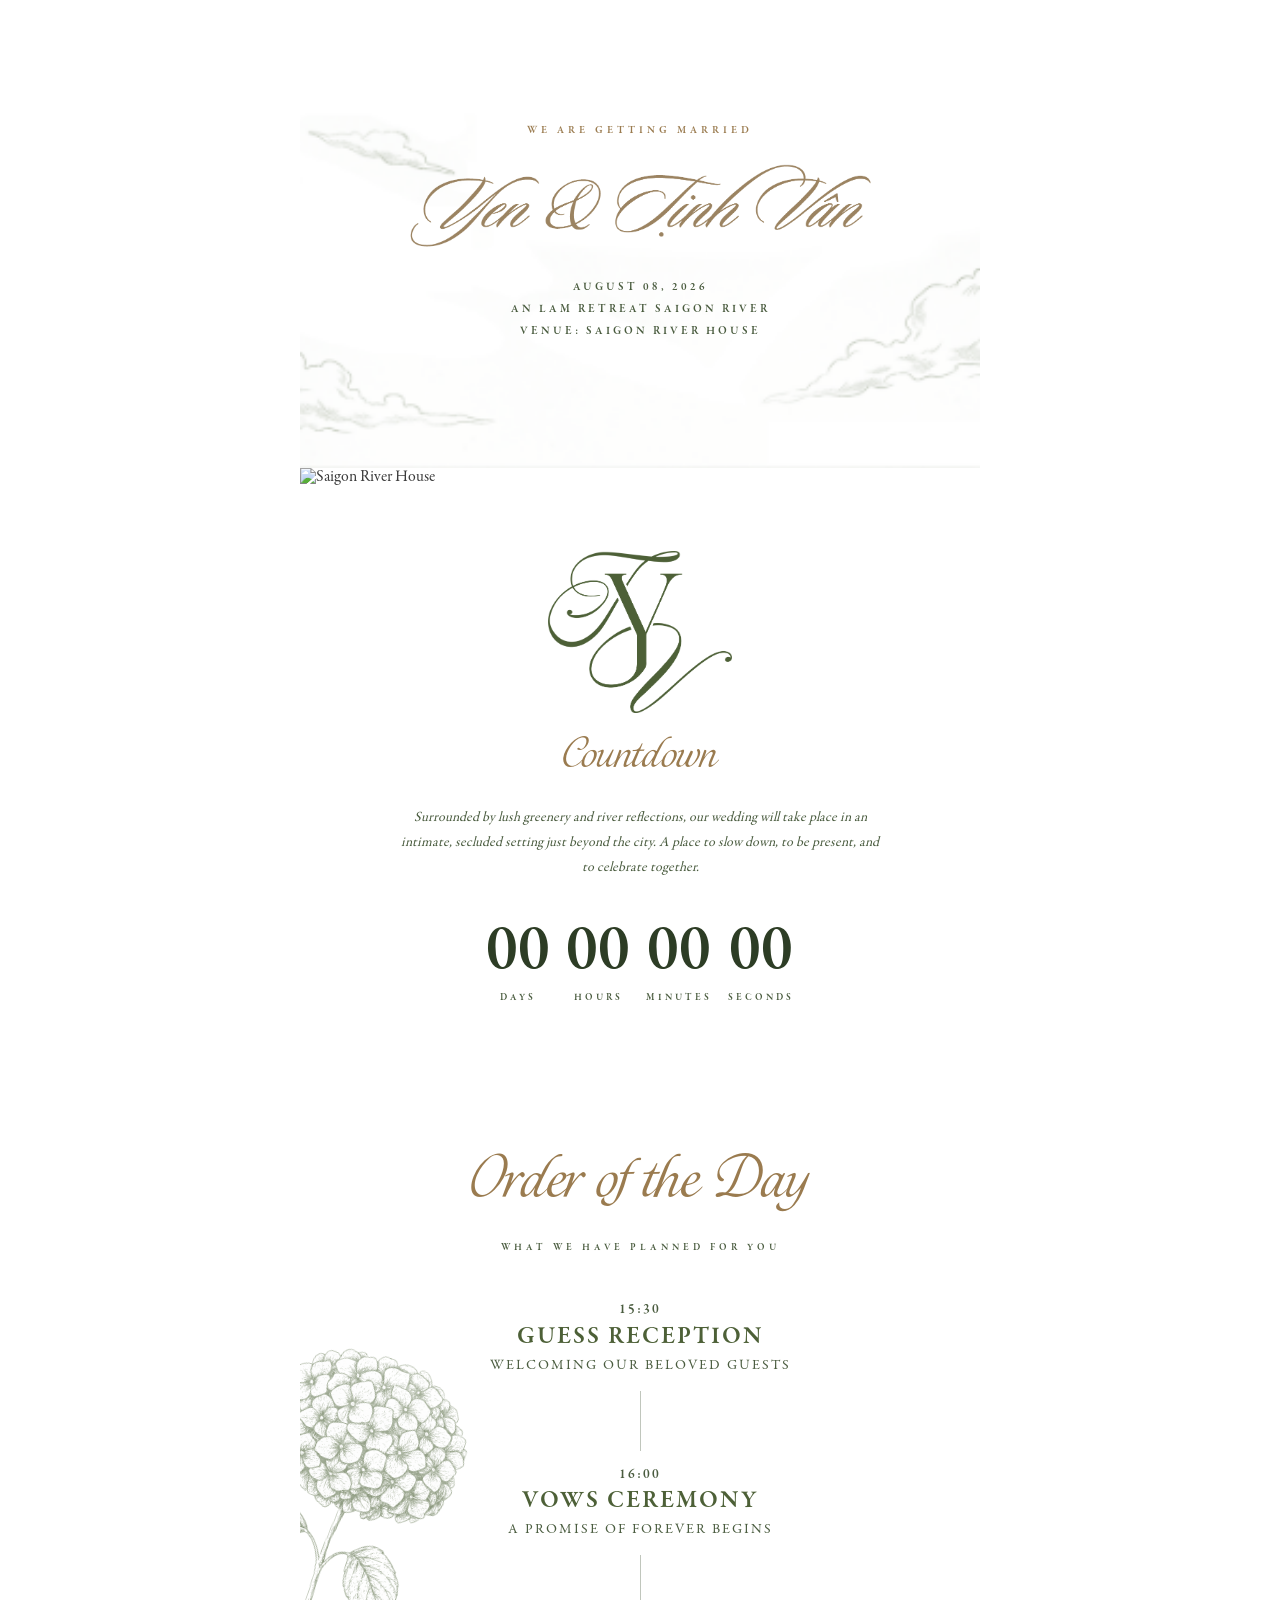
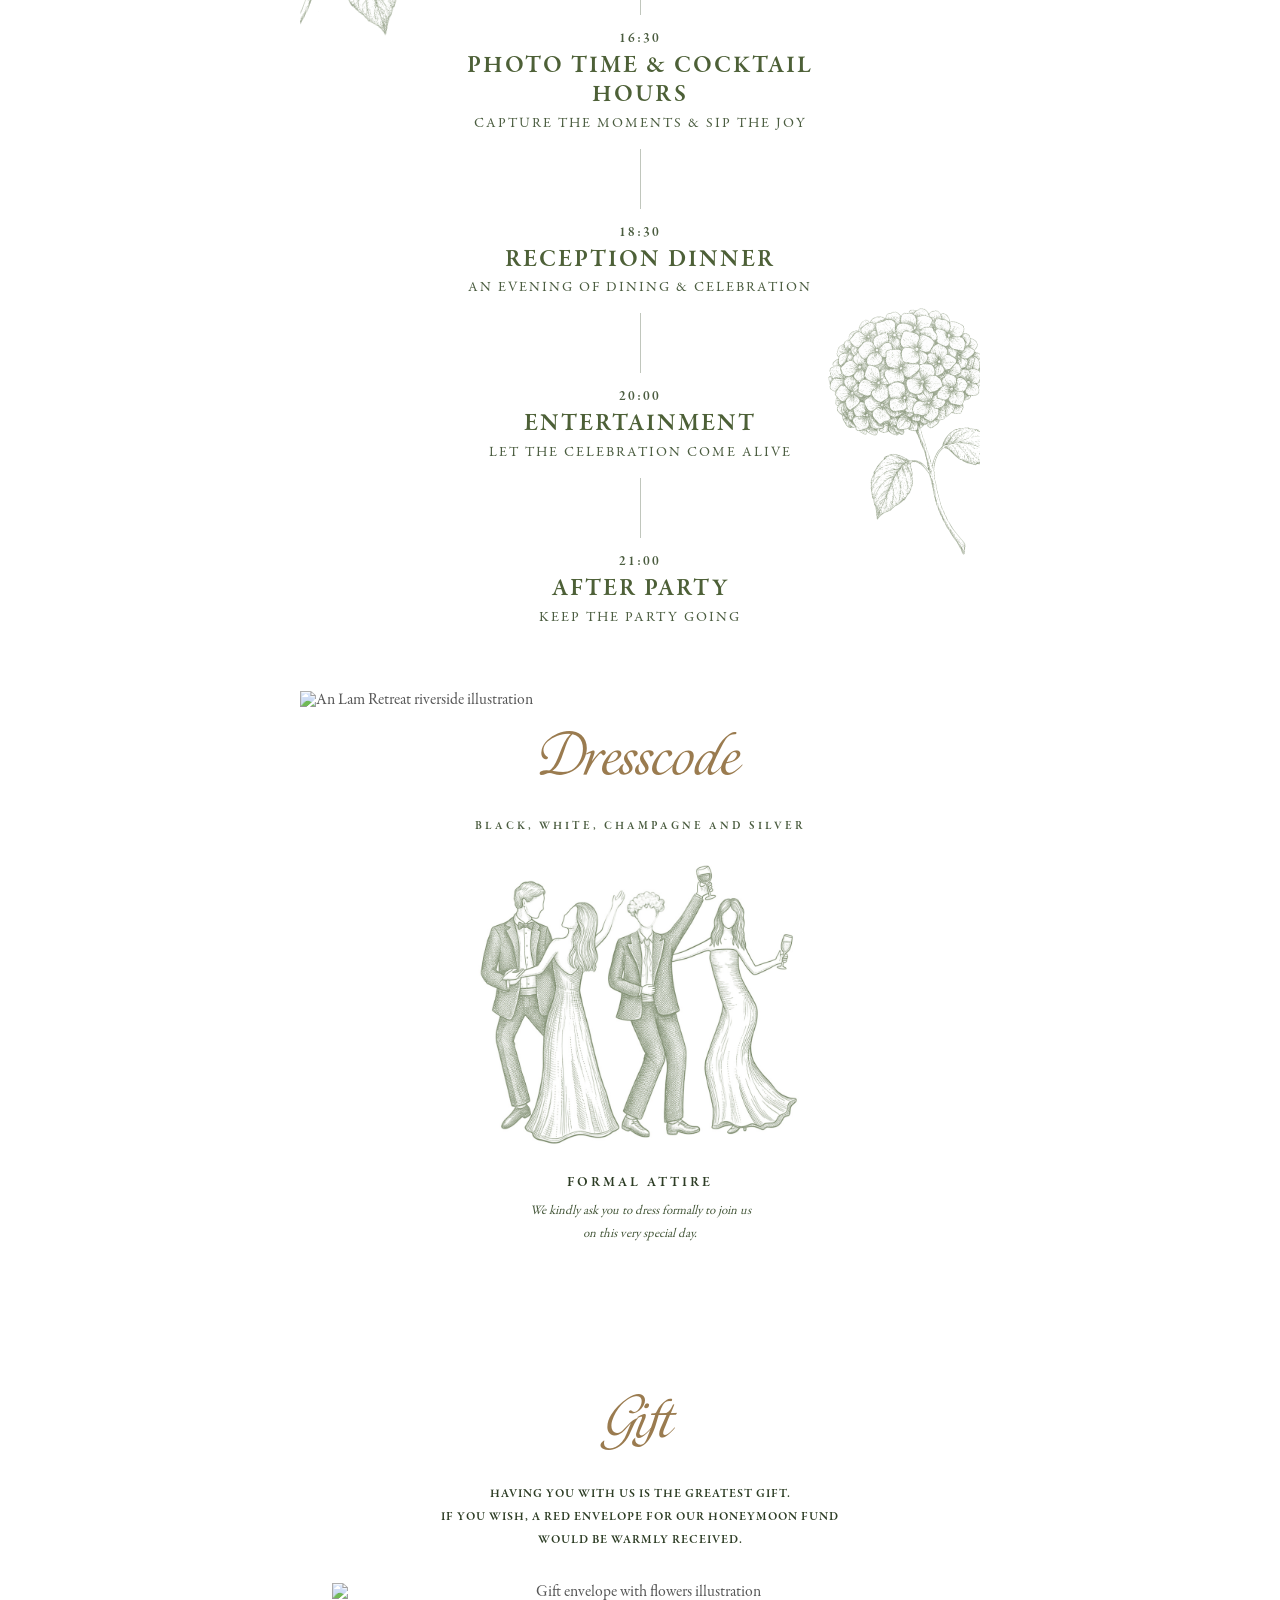
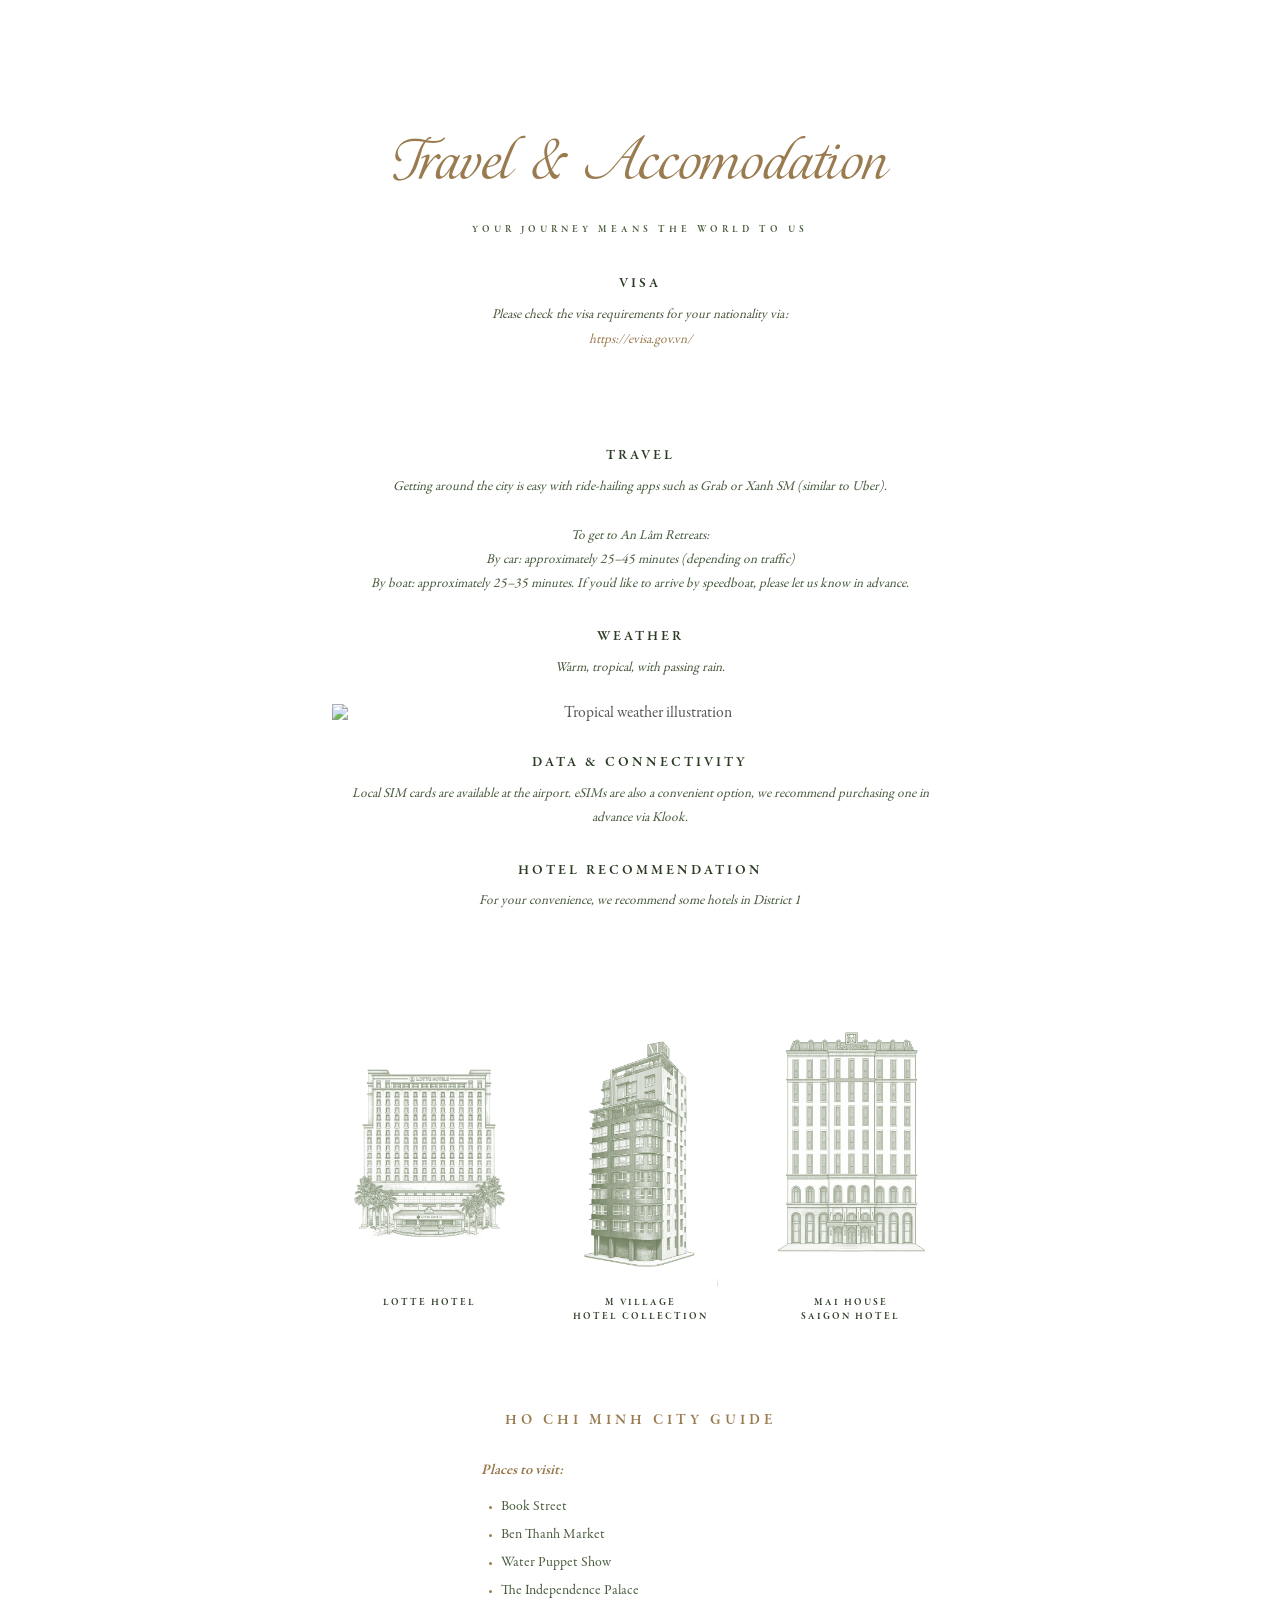
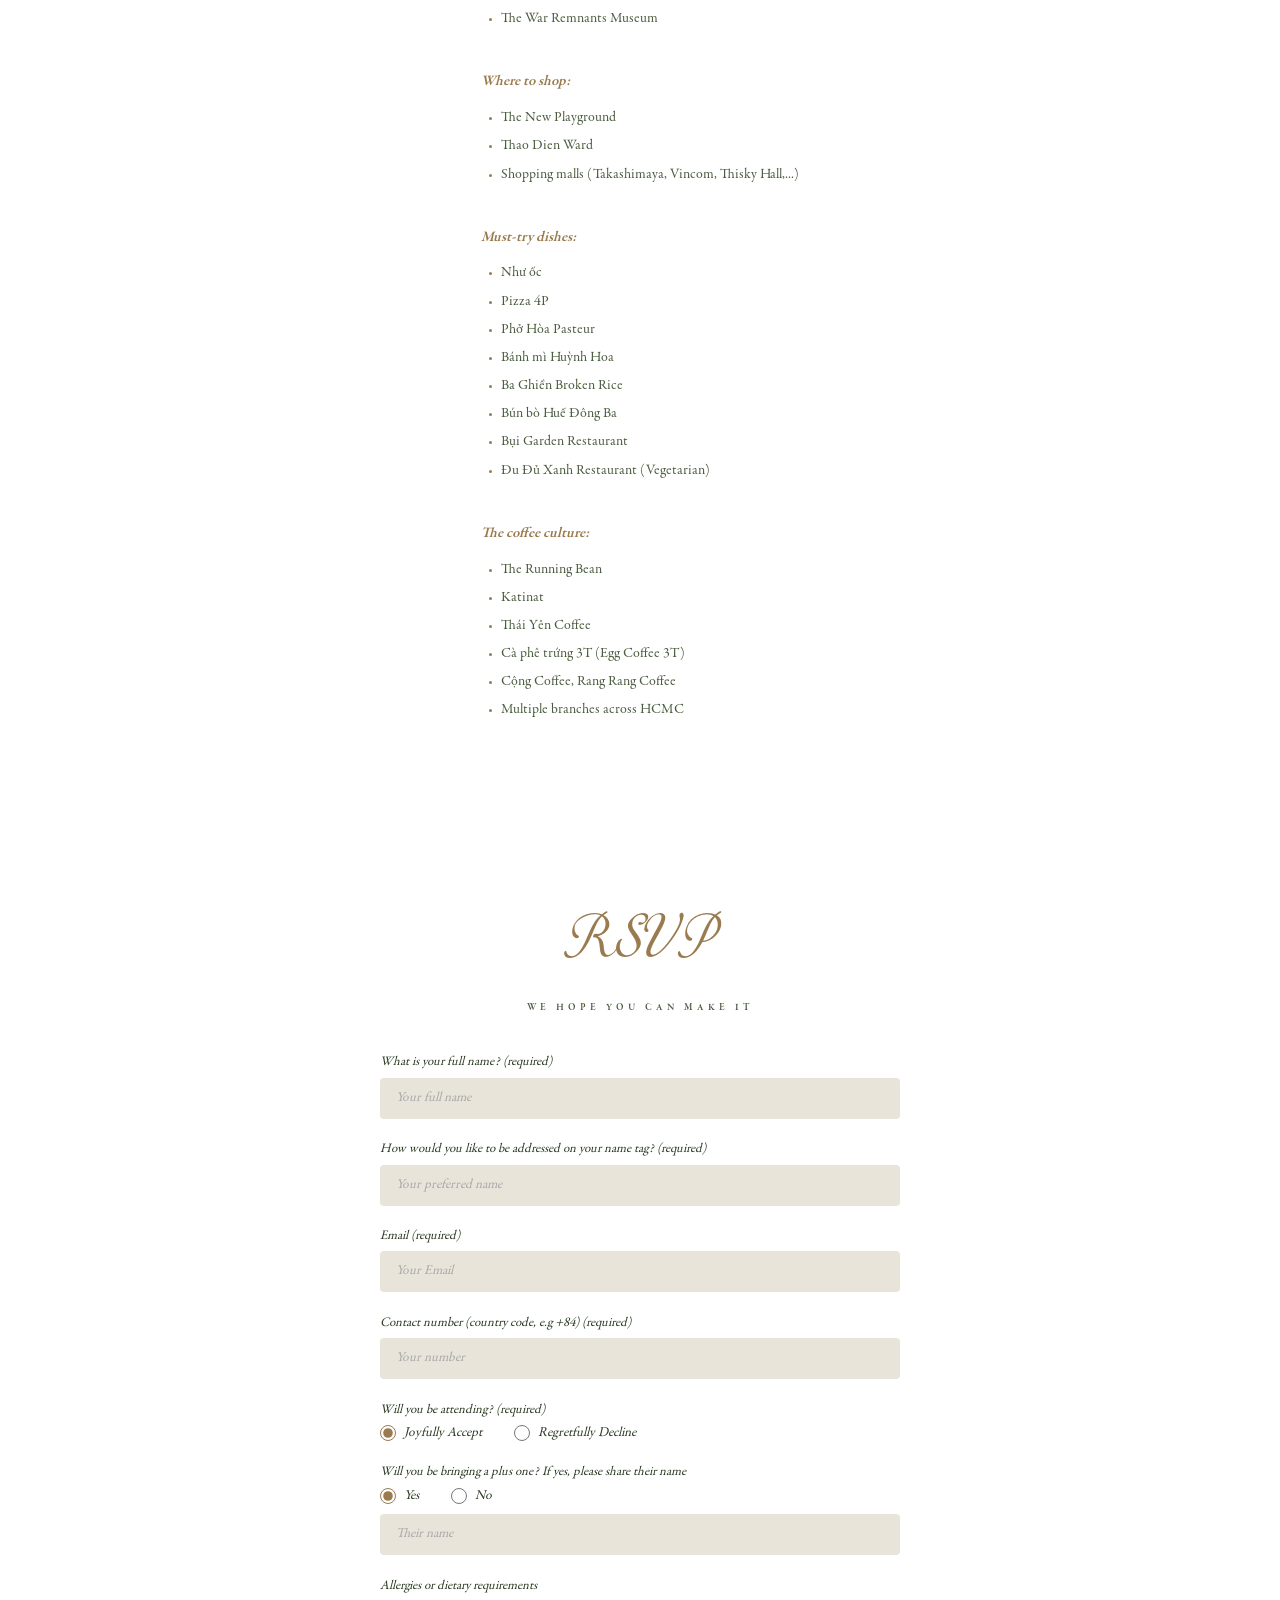
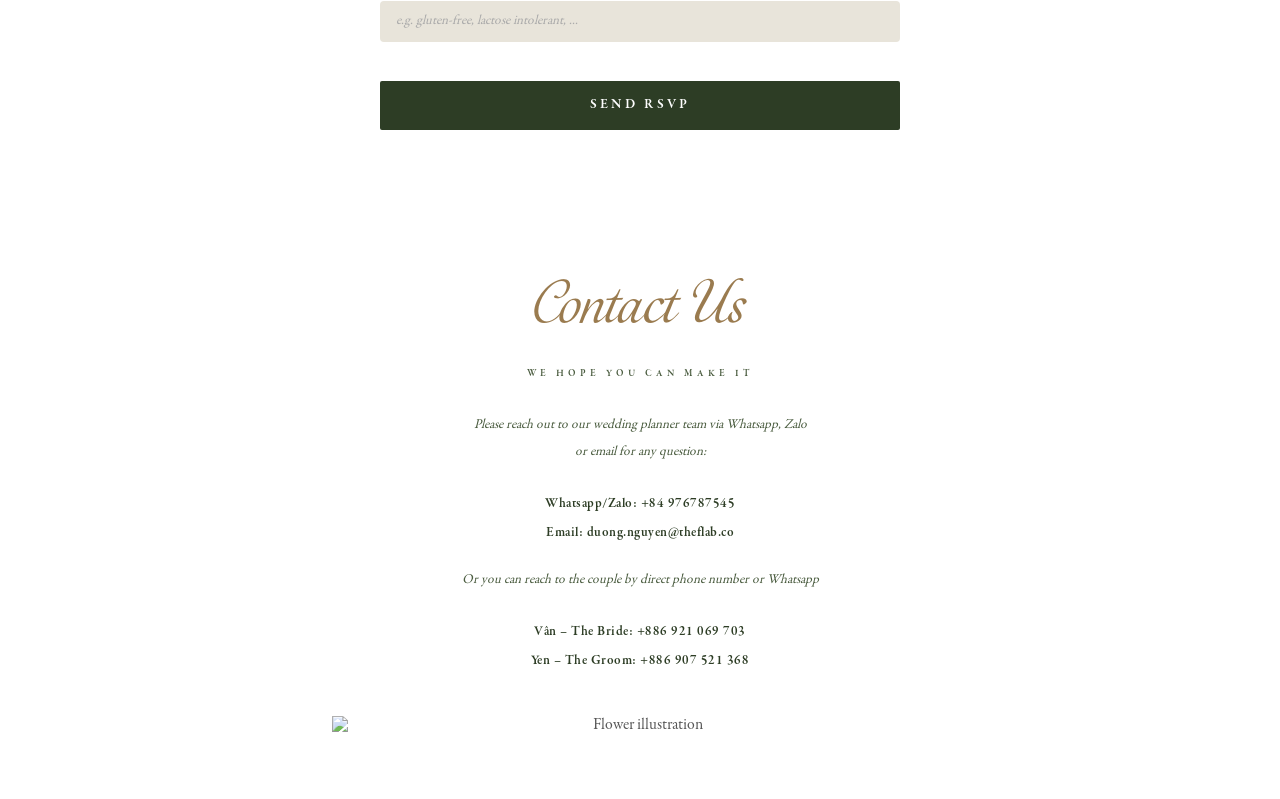
==== commit 34f94b07: "update" ====
--- a/index.html
+++ b/index.html
@@ -659,39 +659,53 @@
   font-size: 0.9rem;
   letter-spacing: 4px;
   text-transform: uppercase;
-  color: var(--green-dark);
+  color: var(--gold);
   text-align: center;
   margin-bottom: 2rem;
 }
 
+.city-guide {
+  padding: 0 2rem 4rem;
+  background: var(--white);
+  text-align: center;
+}
+
 .guide-list {
-  list-style: none;
-  max-width: 520px;
+  max-width: 380px;
   margin: 0 auto;
-}
-
-.guide-list li {
+  text-align: left;
+  display: inline-block;
+}
+
+.guide-category {
+  margin-bottom: 2.5rem;
+}
+
+.guide-cat-title {
+  font-family: 'GaramondSmbd', Georgia, serif;
+  font-size: 0.92rem;
+  color: var(--gold);
+  font-style: italic;
+  margin-bottom: 0.8rem;
+  text-align: left;
+}
+
+.guide-sub-list {
+  list-style: disc;
+  padding-left: 1.2rem;
+  margin-left: 0;
+}
+
+.guide-sub-list li {
   font-family: 'Garamond', Georgia, serif;
-  font-size: 0.85rem;
-  color: var(--green);
-  line-height: 1.8;
-  padding: 1rem 0;
-  border-bottom: 1px solid rgba(74,92,63,0.1);
-  padding-left: 1.2rem;
-  position: relative;
-}
-
-.guide-list li::before {
-  content: '•';
-  position: absolute;
-  left: 0;
+  font-size: 0.88rem;
+  color: var(--green);
+  line-height: 2;
+}
+
+.guide-sub-list li::marker {
   color: var(--gold);
-}
-
-.guide-list li strong {
-  font-family: 'GaramondSmbd', Georgia, serif;
-  color: var(--green-dark);
-  font-style: italic;
+  font-size: 0.7rem;
 }
 
 /* ===== SECTION 8: RSVP ===== */
@@ -855,21 +869,12 @@
 </head>
 <body>
 
-<!-- ===== CURTAIN INTRO ===== -->
-<div id="curtain-intro" onclick="openCurtain()">
-  <div class="curtain-left"><div class="curtain-top"></div></div>
-  <div class="curtain-right"><div class="curtain-top"></div></div>
-  <div class="curtain-swag">
-    <div class="curtain-swag-bar"></div>
-    <div class="curtain-swag-tassel"></div>
-    <div class="curtain-swag-ball"></div>
-  </div>
-  <div class="curtain-center">
-    <img src="assets/anlamretreat/yentv.png" alt="Yen & Tịnh Vân" style="max-width:80%;display:block;margin:0 auto 0.5rem;"/>
-    <div class="curtain-divider"></div>
-    <div class="curtain-center-date">August 08, 2026</div>
-    <div class="curtain-center-hint">Chạm để mở thiệp</div>
-  </div>
+<!-- ===== VIDEO INTRO ===== -->
+<div id="curtain-intro">
+  <video id="intro-video" autoplay muted playsinline style="position:absolute;inset:0;width:100%;height:100%;object-fit:cover;">
+    <source src="assets/anlamretreat/intro.mp4" type="video/mp4"/>
+  </video>
+  <button onclick="skipIntro()" style="position:absolute;bottom:2rem;right:2rem;background:rgba(255,255,255,0.2);border:1px solid rgba(255,255,255,0.5);color:#fff;padding:0.5rem 1.2rem;font-family:'Garamond',serif;font-size:0.85rem;letter-spacing:2px;cursor:pointer;border-radius:2px;backdrop-filter:blur(4px);">Skip</button>
 </div>
 
 <!-- ===== PETAL CANVAS ===== -->
@@ -1050,13 +1055,51 @@
 </section>
 
 <section class="city-guide">
-  <p class="city-guide-title">Ho Chi Minh City Guide</p>
-  <ul class="guide-list">
-    <li><strong>Places to visit:</strong> The Independence Palace, The War Remnants Museum, Book Street, Water Puppet Show, Ben Thanh Market.</li>
-    <li><strong>Where to shop:</strong> The New Playground, Thảo Điền Ward, Shopping malls (Takashimaya, Vincom Đồng Khởi, Thisky Hall,...).</li>
-    <li><strong>Must-try dishes:</strong> Bánh mì Huỳnh Hoa, Ba Ghiền Broken Rice, Như 6c, Bún bò Huế Đông Ba, Phở Hòa Pasteur, Bụi Garden Restaurant, Đu Đủ Xanh restaurant (vegetarian), Pizza 4P.</li>
-    <li><strong>The coffee culture:</strong> The Running Bean, Katinat, Thái Yên coffee, Cà phê trứng 3T (Egg Coffee 3T), Cộng Coffee, Rang Rang Coffee – Multiple branches across HCMC.</li>
-  </ul>
+  <p class="city-guide-title reveal">Ho Chi Minh City Guide</p>
+  <div class="guide-list">
+    <div class="guide-category reveal">
+      <p class="guide-cat-title">Places to visit:</p>
+      <ul class="guide-sub-list">
+        <li>Book Street</li>
+        <li>Ben Thanh Market</li>
+        <li>Water Puppet Show</li>
+        <li>The Independence Palace</li>
+        <li>The War Remnants Museum</li>
+      </ul>
+    </div>
+    <div class="guide-category reveal">
+      <p class="guide-cat-title">Where to shop:</p>
+      <ul class="guide-sub-list">
+        <li>The New Playground</li>
+        <li>Thao Dien Ward</li>
+        <li>Shopping malls (Takashimaya, Vincom, Thisky Hall,...)</li>
+      </ul>
+    </div>
+    <div class="guide-category reveal">
+      <p class="guide-cat-title">Must-try dishes:</p>
+      <ul class="guide-sub-list">
+        <li>Như ốc</li>
+        <li>Pizza 4P</li>
+        <li>Phở Hòa Pasteur</li>
+        <li>Bánh mì Huỳnh Hoa</li>
+        <li>Ba Ghiền Broken Rice</li>
+        <li>Bún bò Huế Đông Ba</li>
+        <li>Bụi Garden Restaurant</li>
+        <li>Đu Đủ Xanh Restaurant (Vegetarian)</li>
+      </ul>
+    </div>
+    <div class="guide-category reveal">
+      <p class="guide-cat-title">The coffee culture:</p>
+      <ul class="guide-sub-list">
+        <li>The Running Bean</li>
+        <li>Katinat</li>
+        <li>Thái Yên Coffee</li>
+        <li>Cà phê trứng 3T (Egg Coffee 3T)</li>
+        <li>Cộng Coffee, Rang Rang Coffee</li>
+        <li>Multiple branches across HCMC</li>
+      </ul>
+    </div>
+  </div>
 </section>
 
 
@@ -1146,14 +1189,17 @@
 }, { threshold: 0.15 });
 document.querySelectorAll('.reveal, .reveal-left, .reveal-right').forEach(el => revealObserver.observe(el));
 
-// ===== CURTAIN =====
-function openCurtain() {
+// ===== VIDEO INTRO =====
+function skipIntro() {
   const intro = document.getElementById('curtain-intro');
-  if (intro.classList.contains('open')) return;
-  intro.classList.add('open');
-  // Fade out toàn bộ intro sau khi rèm mở gần xong
-  setTimeout(() => intro.classList.add('fading'), 1800);
-  setTimeout(() => intro.classList.add('hidden'), 2300);
+  intro.style.transition = 'opacity 0.8s ease';
+  intro.style.opacity = '0';
+  setTimeout(() => intro.style.display = 'none', 800);
+}
+
+const introVideo = document.getElementById('intro-video');
+if (introVideo) {
+  introVideo.addEventListener('ended', skipIntro);
 }
 
 // ===== CLICK EFFECT: SOFT PETALS =====
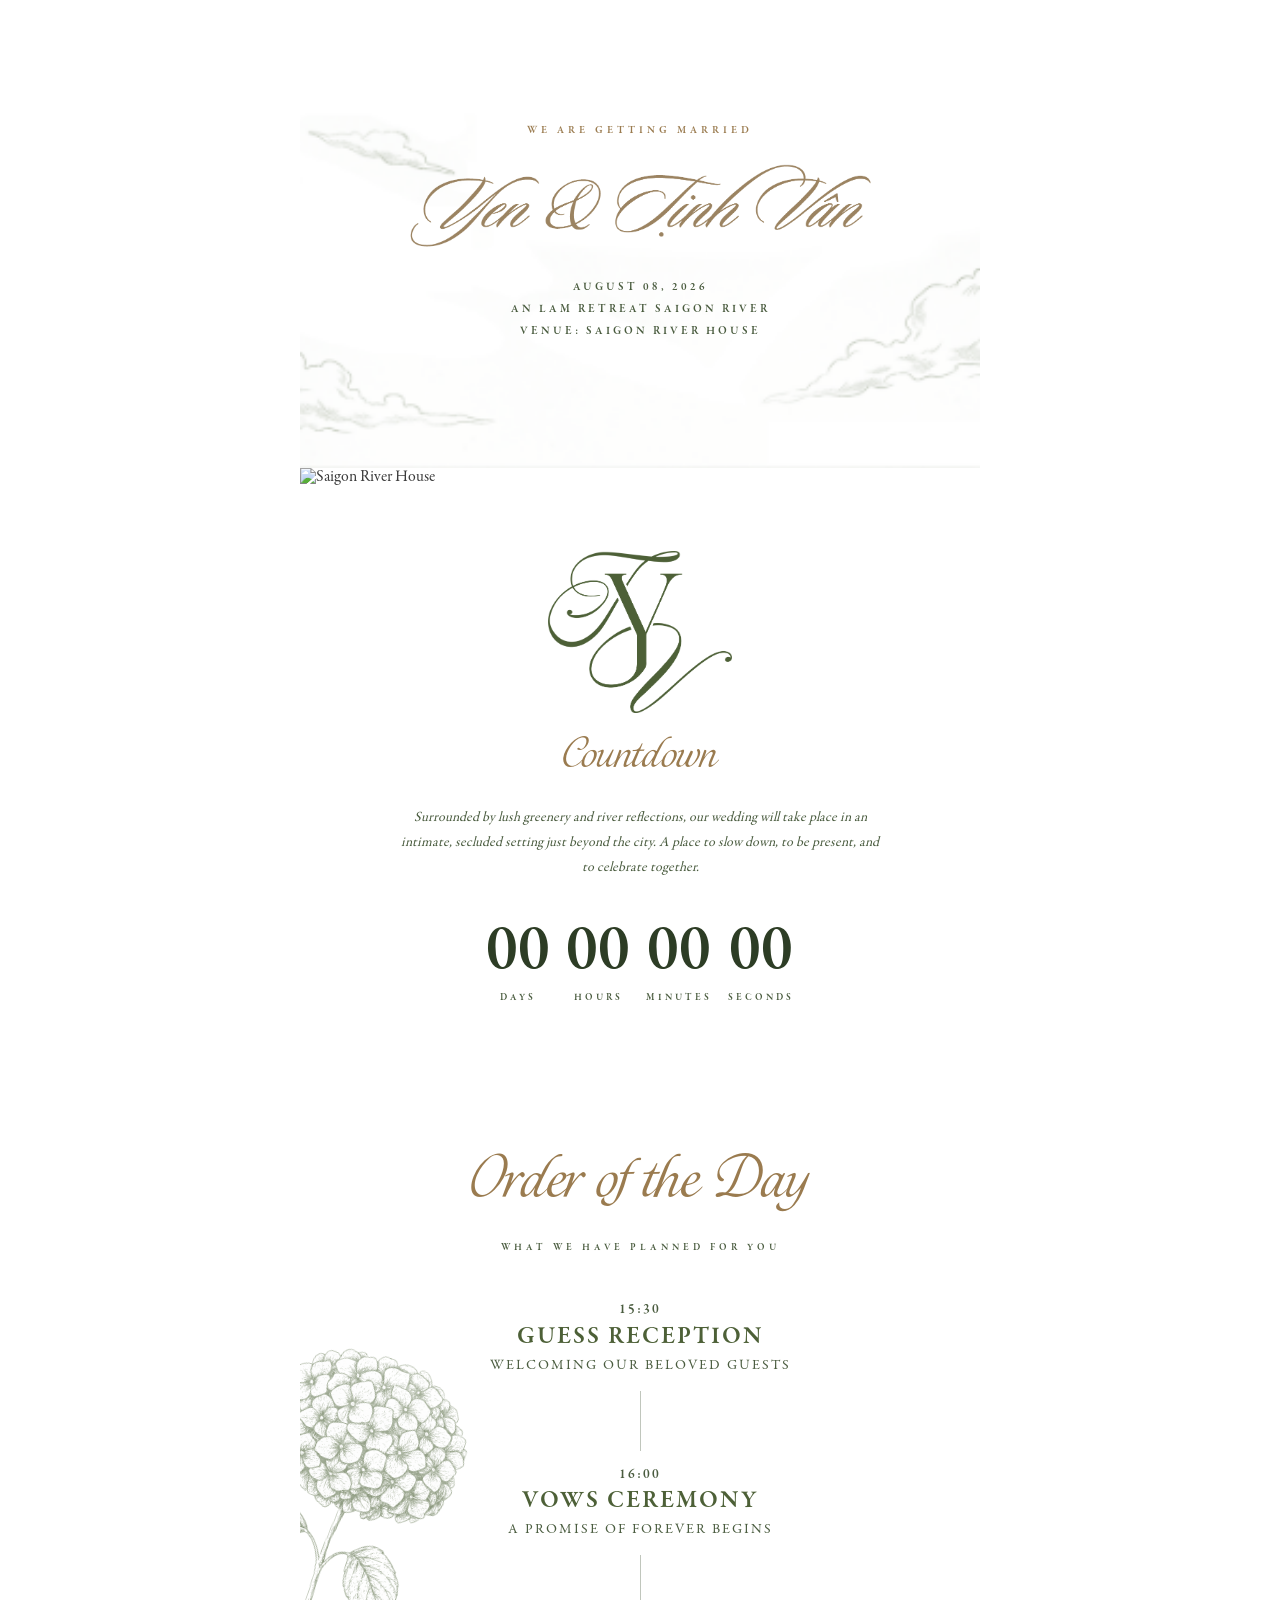
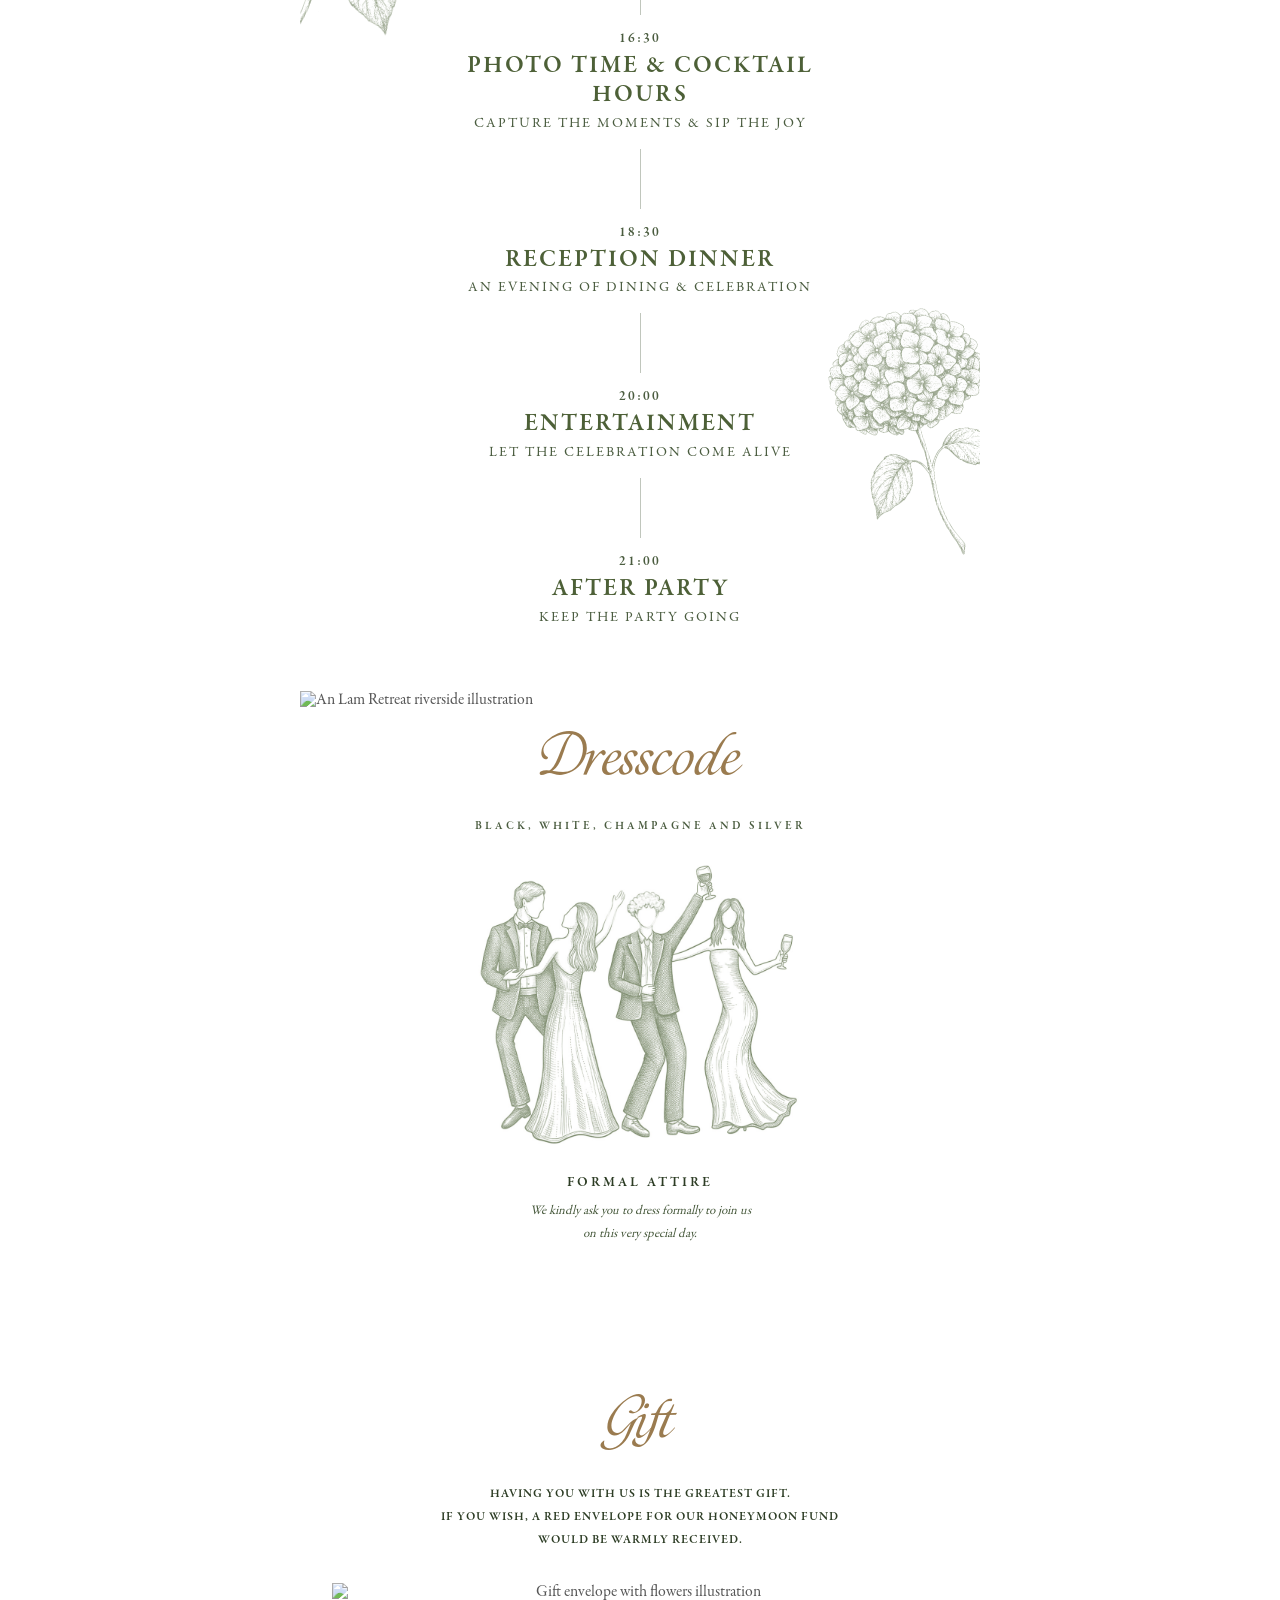
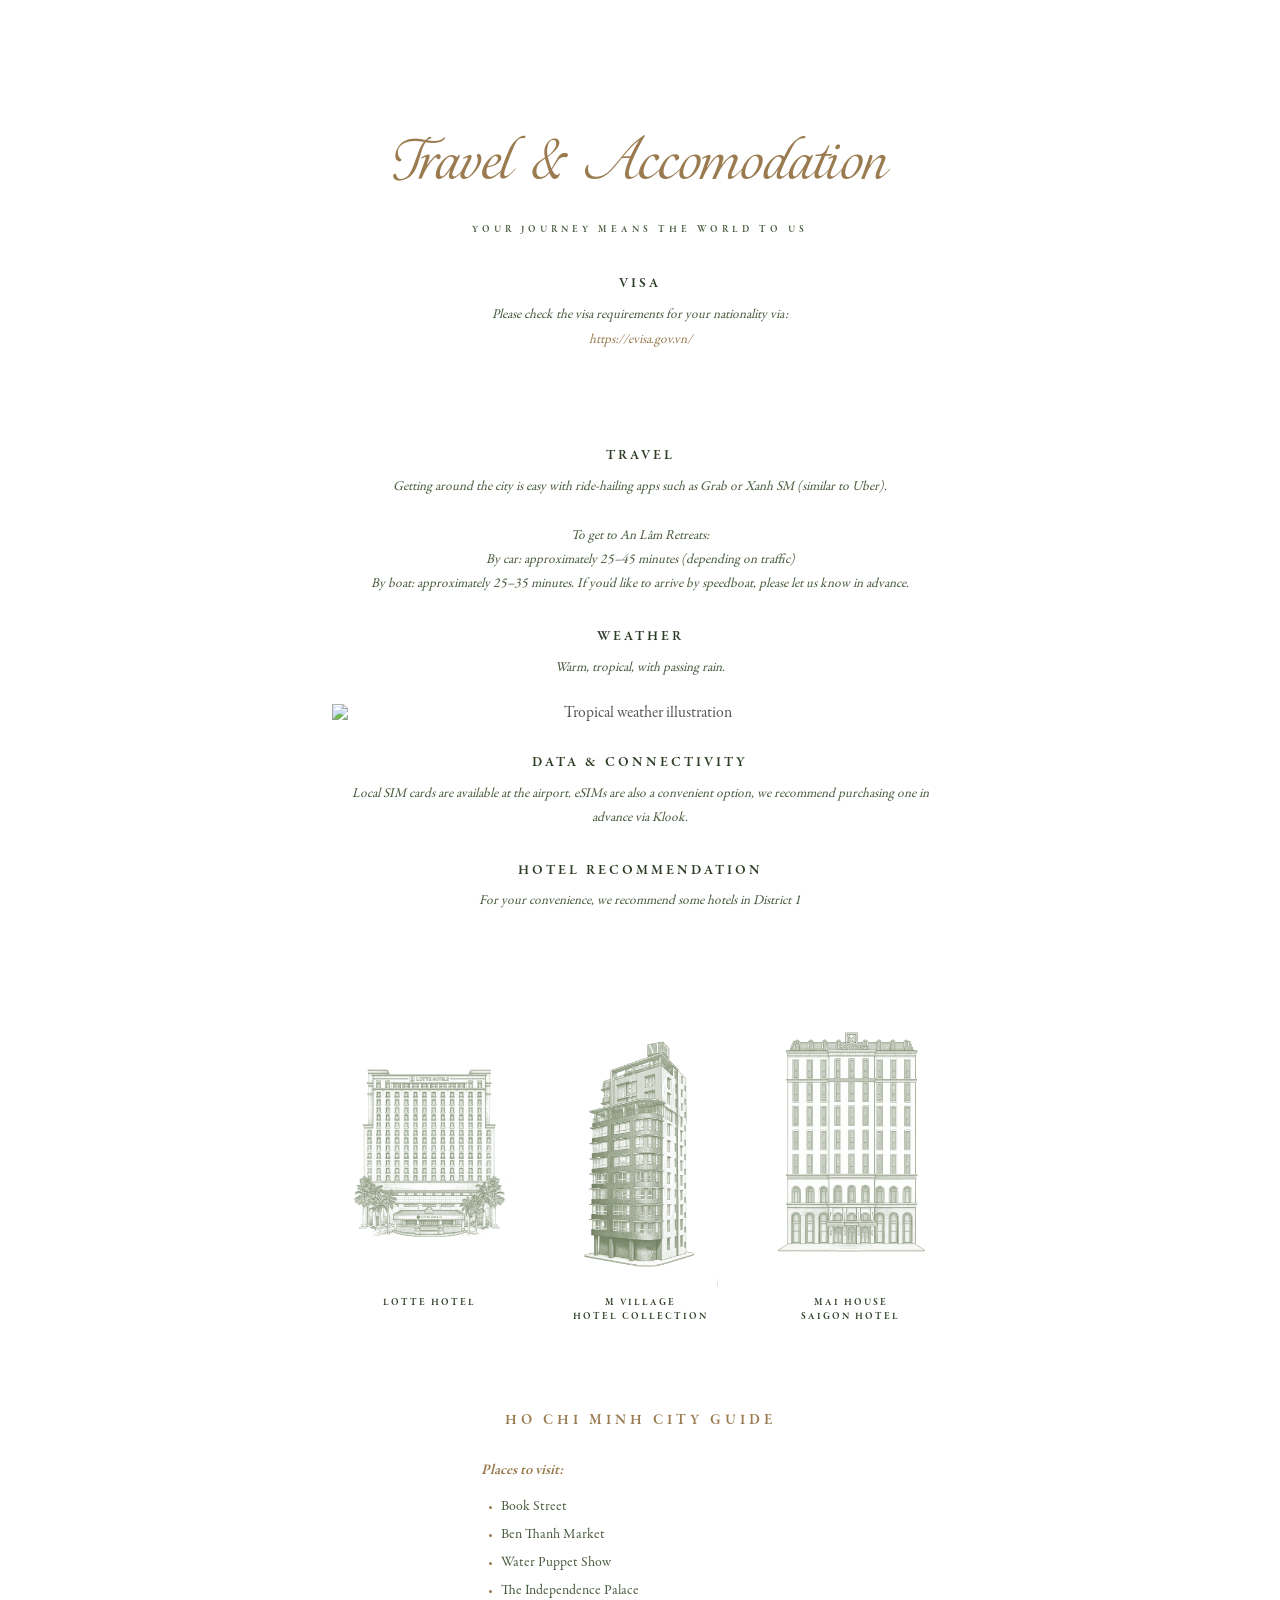
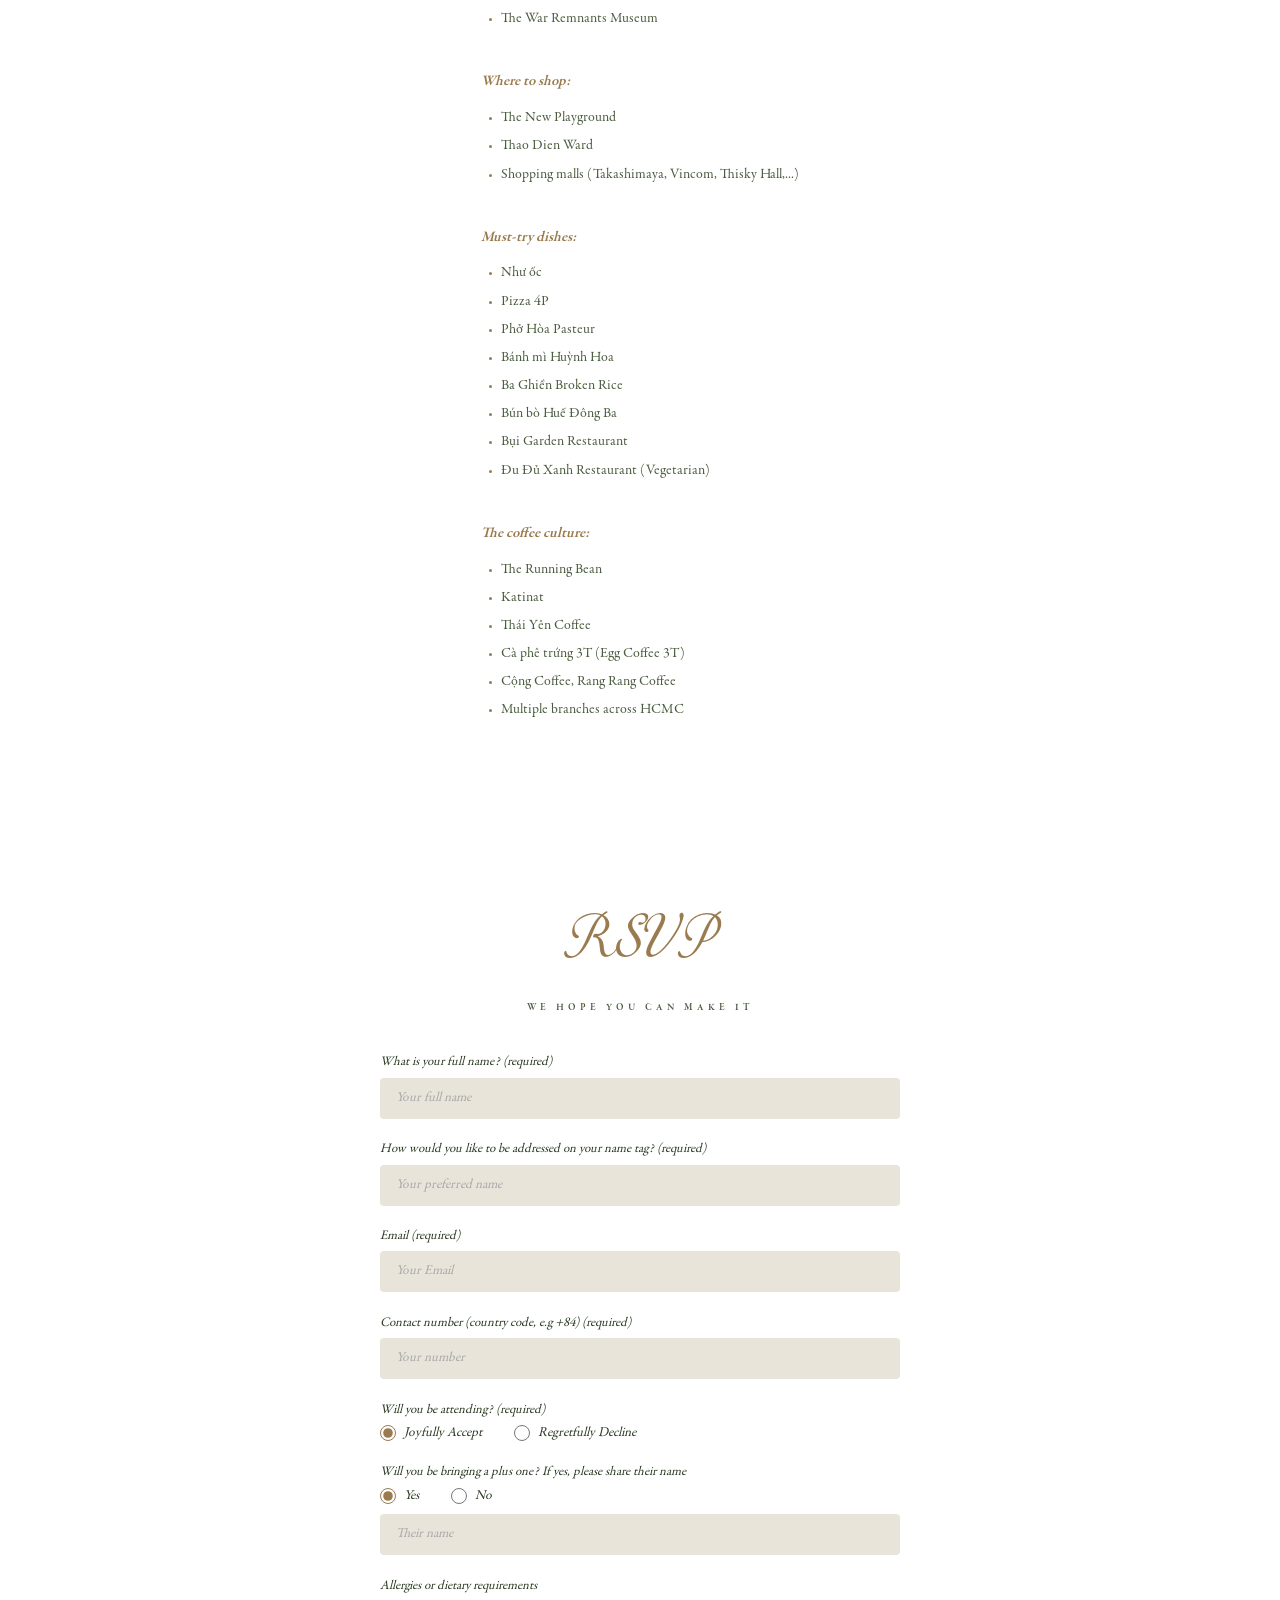
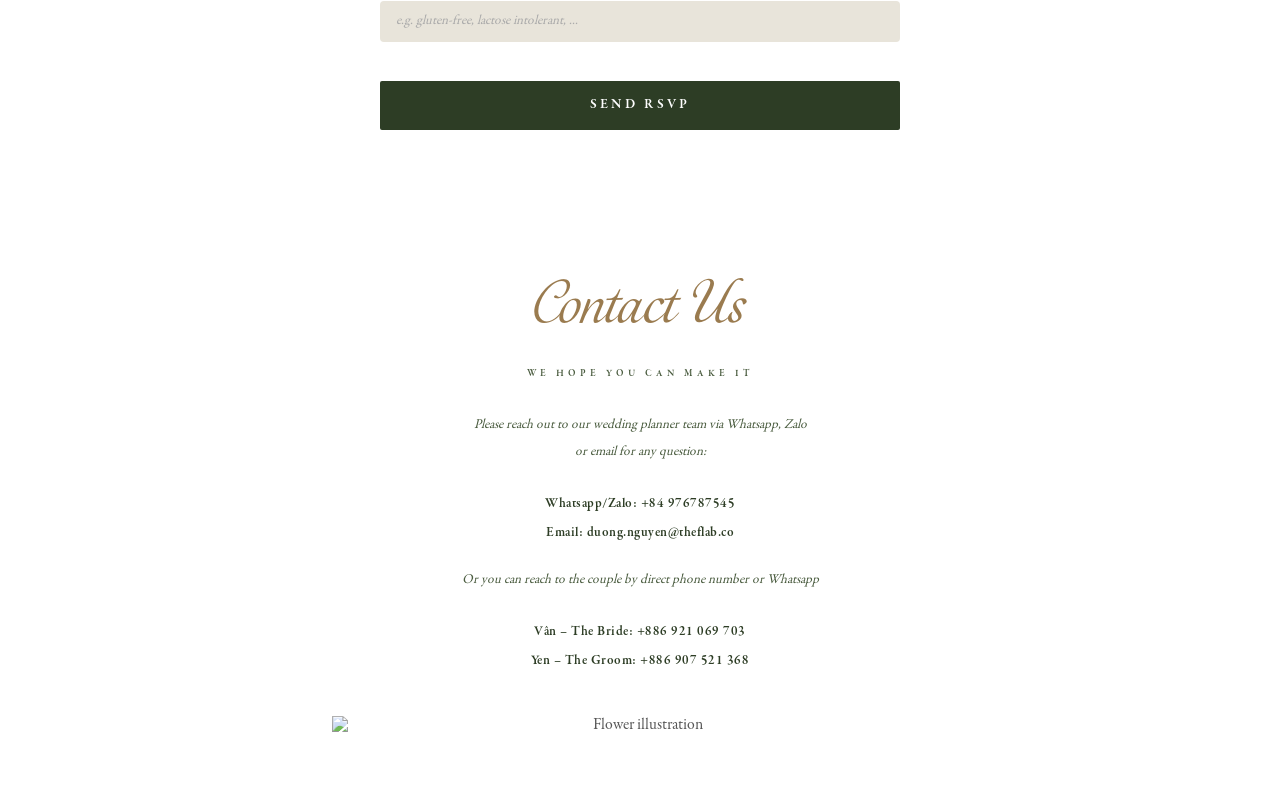
==== commit 069900de: "update" ====
--- a/index.html
+++ b/index.html
@@ -874,7 +874,6 @@
   <video id="intro-video" autoplay muted playsinline style="position:absolute;inset:0;width:100%;height:100%;object-fit:cover;">
     <source src="assets/anlamretreat/intro.mp4" type="video/mp4"/>
   </video>
-  <button onclick="skipIntro()" style="position:absolute;bottom:2rem;right:2rem;background:rgba(255,255,255,0.2);border:1px solid rgba(255,255,255,0.5);color:#fff;padding:0.5rem 1.2rem;font-family:'Garamond',serif;font-size:0.85rem;letter-spacing:2px;cursor:pointer;border-radius:2px;backdrop-filter:blur(4px);">Skip</button>
 </div>
 
 <!-- ===== PETAL CANVAS ===== -->
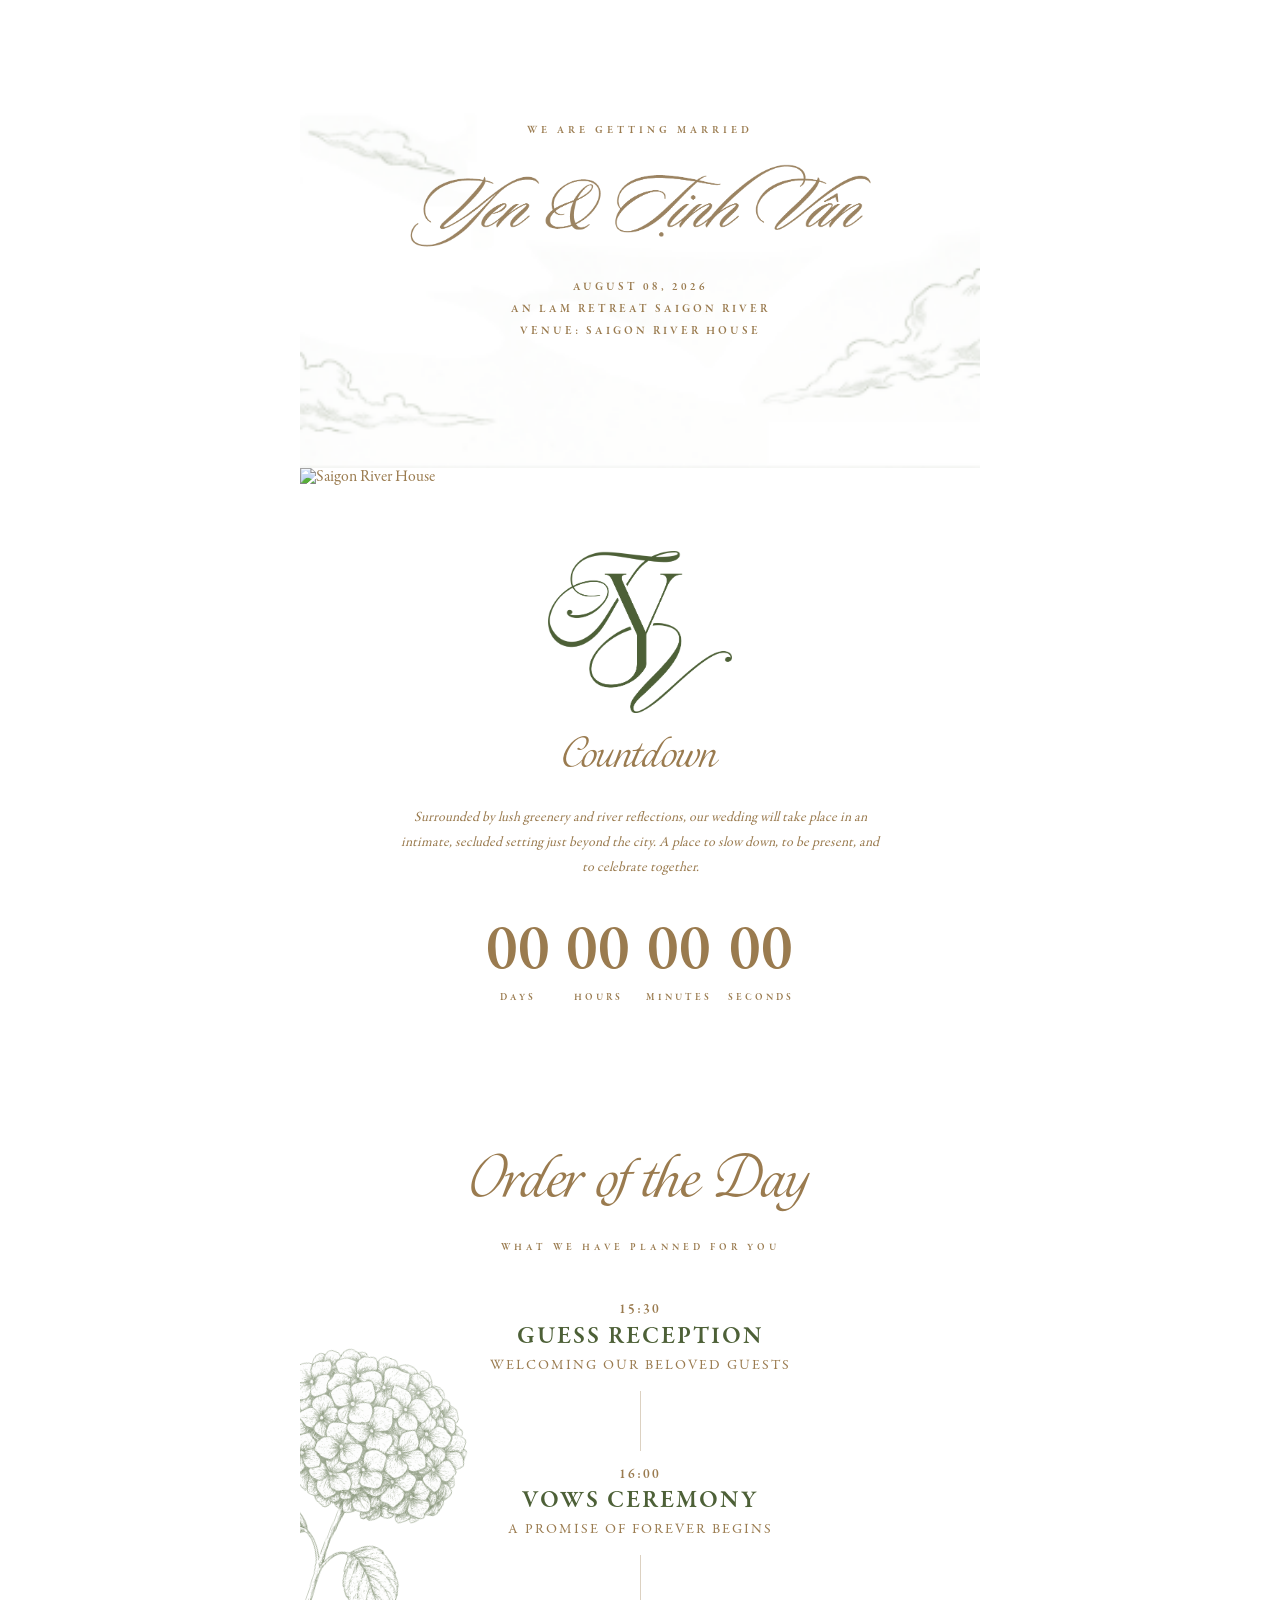
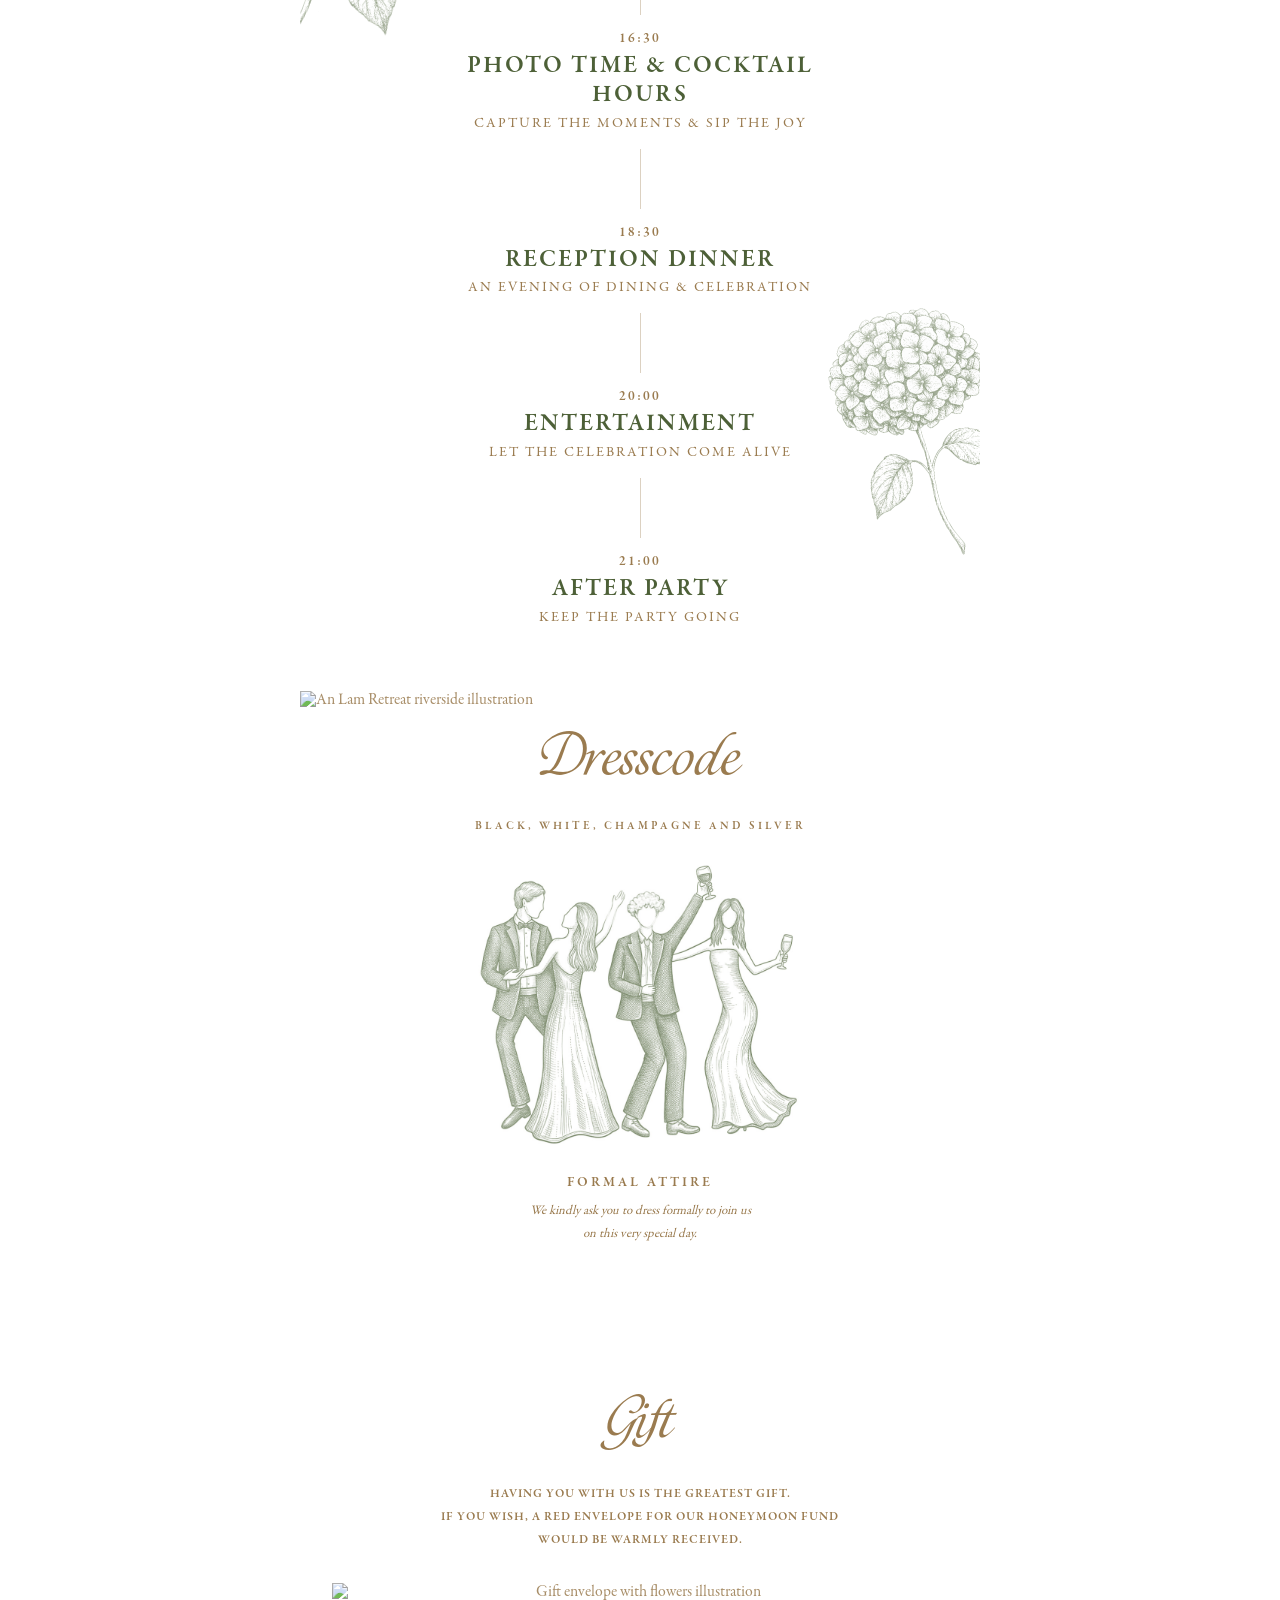
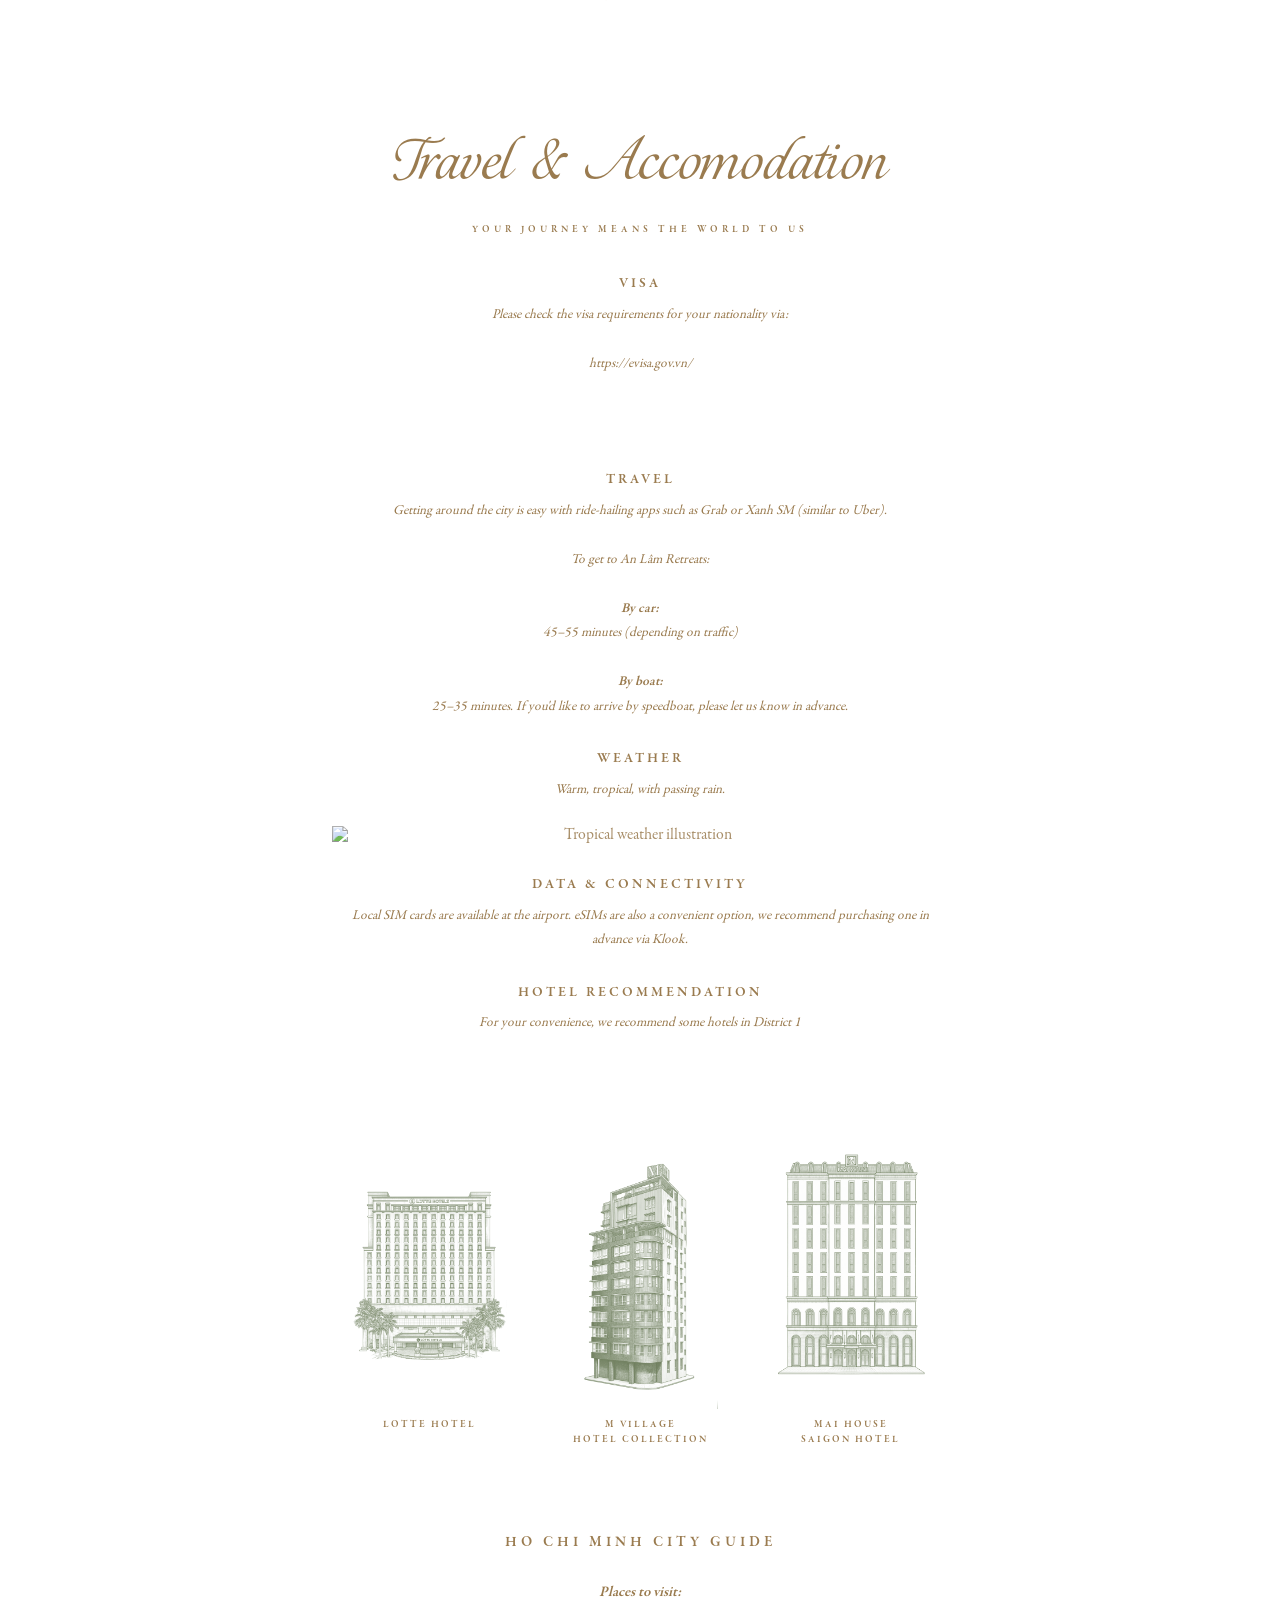
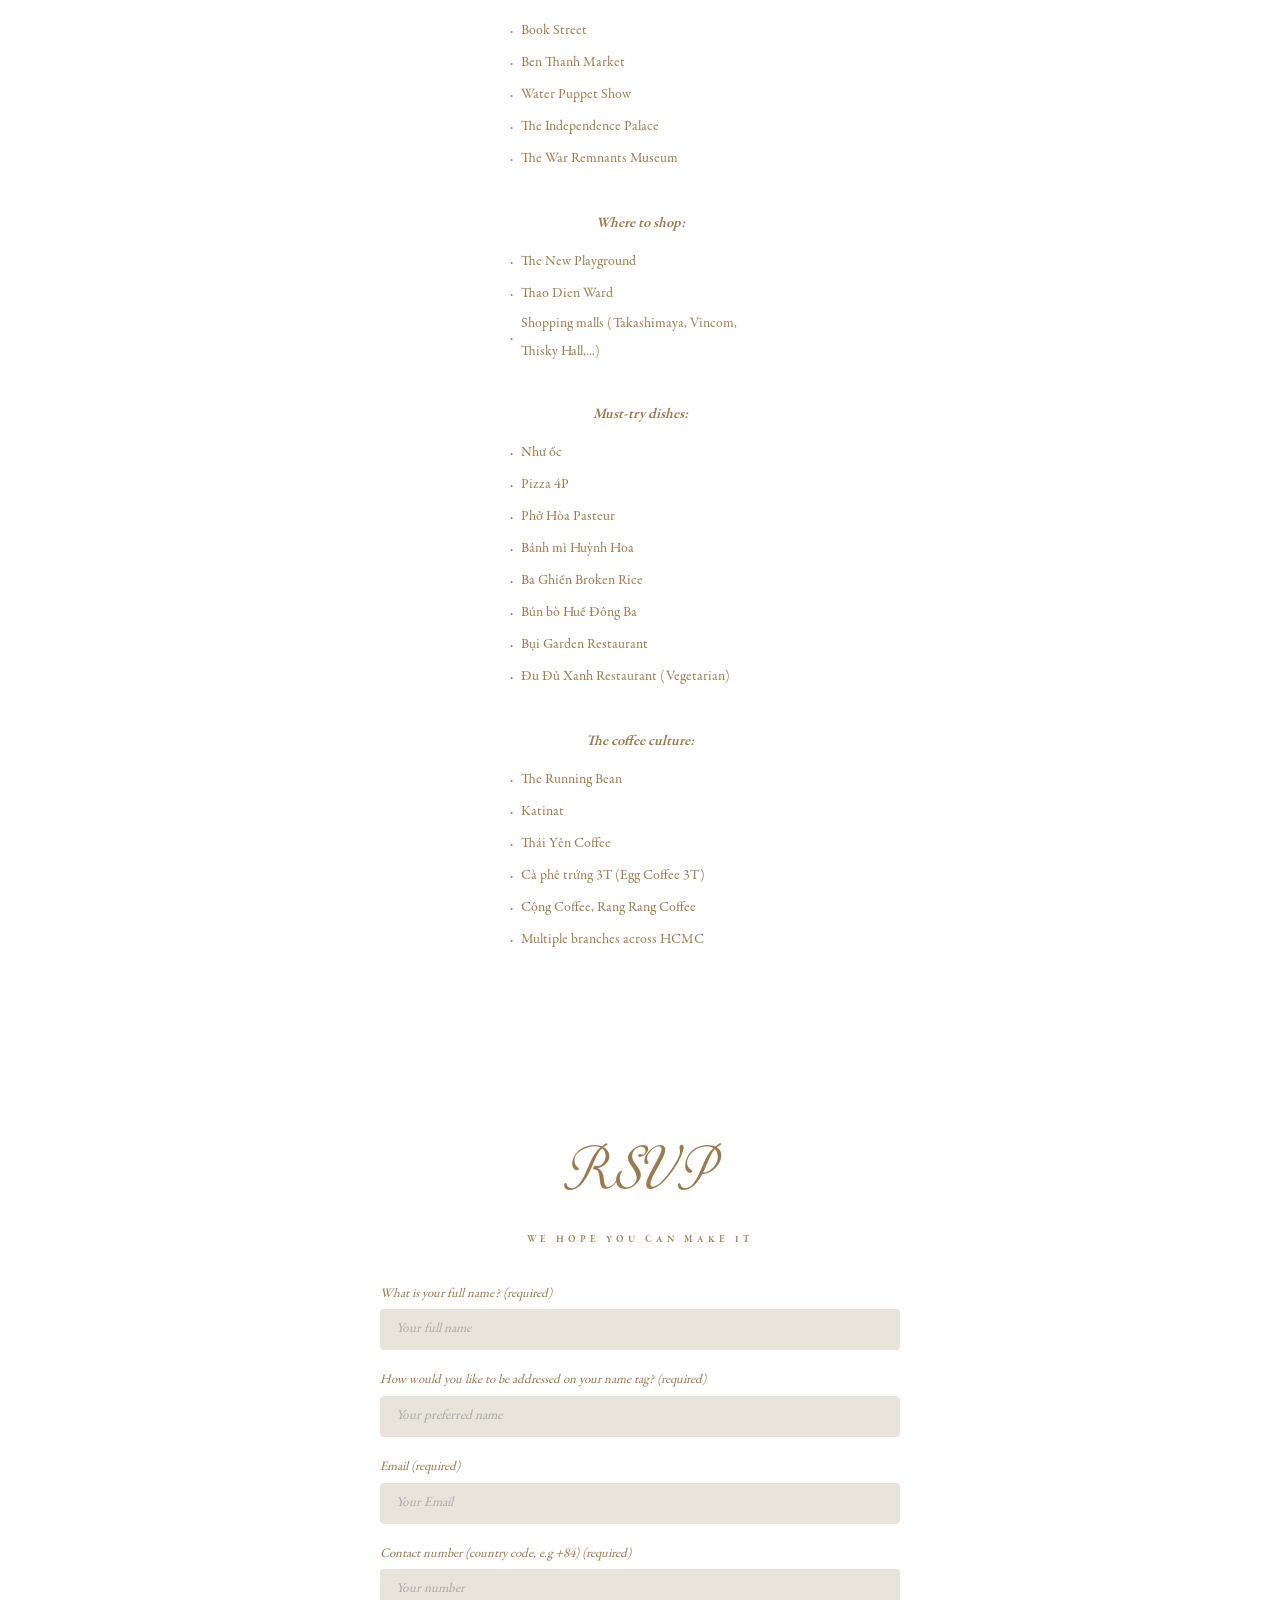
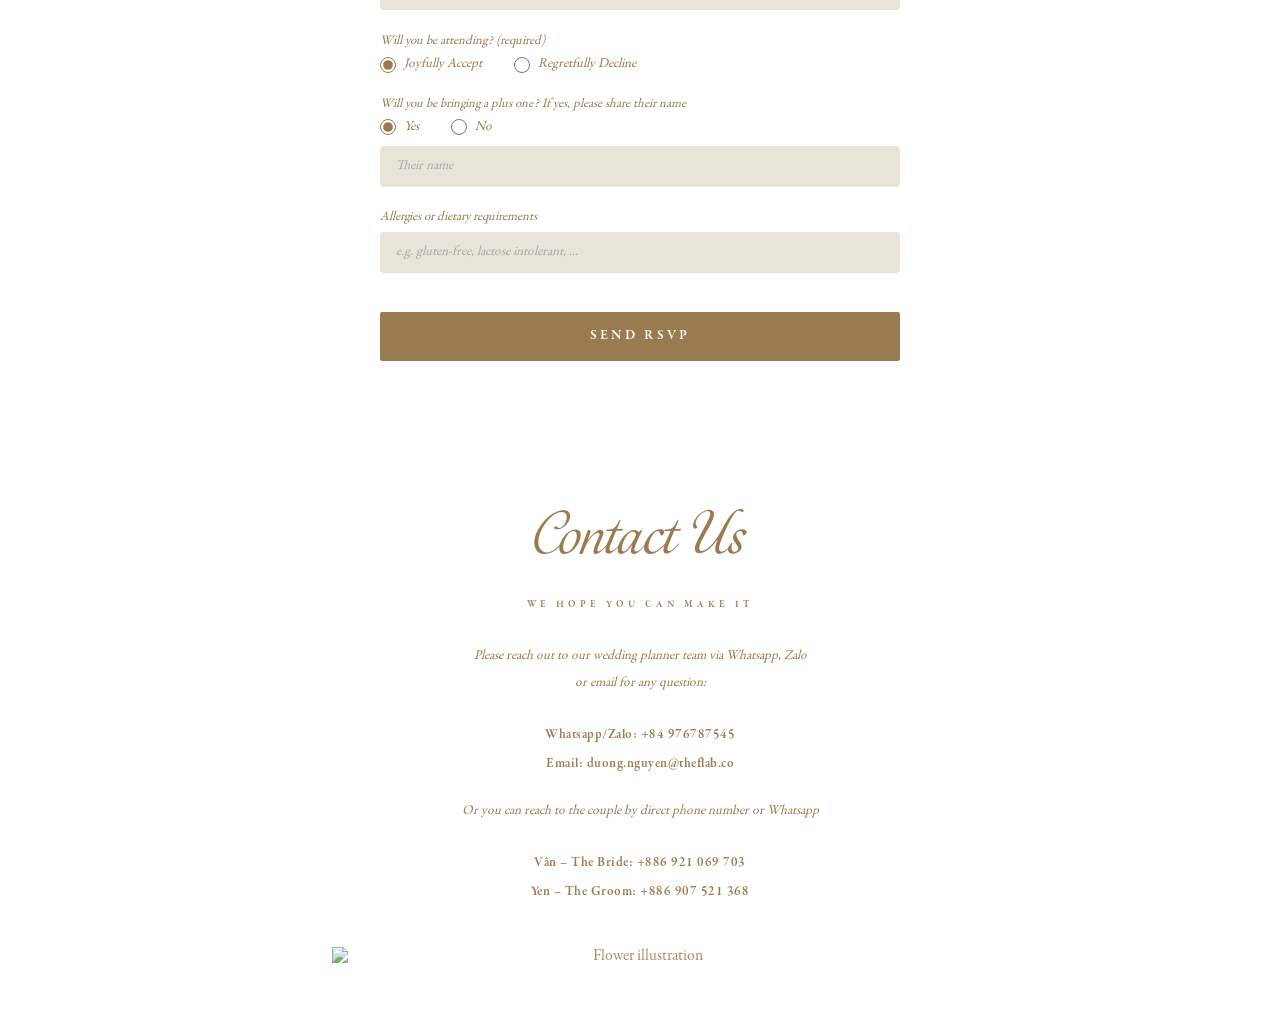
==== commit 67a179c9: "update" ====
--- a/index.html
+++ b/index.html
@@ -221,11 +221,11 @@
 :root {
   --gold: #9a7b4f;
   --gold-light: #b8965e;
-  --green: #4a5c3f;
-  --green-dark: #2d3d25;
+  --green: #9a7b4f;
+  --green-dark: #9a7b4f;
   --beige: #f5f2ec;
   --beige-input: #e8e4da;
-  --text: #3a3a3a;
+  --text: #9a7b4f;
   --white: #ffffff;
 }
 
@@ -596,6 +596,12 @@
   font-style: italic;
 }
 
+.travel-body strong {
+  font-family: 'GaramondSmbd', Georgia, serif;
+  font-style: italic;
+  color: var(--green-dark);
+}
+
 .travel-body a {
   color: var(--gold);
   text-decoration: none;
@@ -673,12 +679,15 @@
 .guide-list {
   max-width: 380px;
   margin: 0 auto;
-  text-align: left;
+  text-align: center;
   display: inline-block;
 }
 
 .guide-category {
   margin-bottom: 2.5rem;
+  display: flex;
+  flex-direction: column;
+  align-items: center;
 }
 
 .guide-cat-title {
@@ -687,13 +696,16 @@
   color: var(--gold);
   font-style: italic;
   margin-bottom: 0.8rem;
+  width: 260px;
+  text-align: center;
+}
+
+.guide-sub-list {
+  list-style: none;
+  padding: 0;
+  margin: 0;
+  width: 260px;
   text-align: left;
-}
-
-.guide-sub-list {
-  list-style: disc;
-  padding-left: 1.2rem;
-  margin-left: 0;
 }
 
 .guide-sub-list li {
@@ -701,11 +713,16 @@
   font-size: 0.88rem;
   color: var(--green);
   line-height: 2;
-}
-
-.guide-sub-list li::marker {
+  display: flex;
+  align-items: center;
+  gap: 0.5rem;
+}
+
+.guide-sub-list li::before {
+  content: '·';
   color: var(--gold);
-  font-size: 0.7rem;
+  font-size: 1rem;
+  flex-shrink: 0;
 }
 
 /* ===== SECTION 8: RSVP ===== */
@@ -996,25 +1013,25 @@
   <h2 class="section-title-script reveal" style="font-size:clamp(1.8rem,7vw,3.5rem)">Travel &amp; Accomodation</h2>
   <p class="travel-subtitle reveal reveal-delay-1">Your Journey Means the World to Us</p>
 
-  <div class="travel-block">
+  <div class="travel-block reveal">
     <p class="travel-heading">Visa</p>
-    <p class="travel-body">Please check the visa requirements for your nationality via:<br/>
+    <p class="travel-body">Please check the visa requirements for your nationality via:<br/><br/>
       <a href="https://evisa.gov.vn/" target="_blank">https://evisa.gov.vn/</a>
     </p>
   </div>
 </section>
 
-
-
 <!-- ===== SECTION 6: TRAVEL INFO ===== -->
 <section class="travel-info">
-  <div class="travel-block">
+  <div class="travel-block reveal">
     <p class="travel-heading">Travel</p>
     <p class="travel-body">
       Getting around the city is easy with ride-hailing apps such as Grab or Xanh SM (similar to Uber).<br/><br/>
-      To get to An Lâm Retreats:<br/>
-      By car: approximately 25–45 minutes (depending on traffic)<br/>
-      By boat: approximately 25–35 minutes. If you'd like to arrive by speedboat, please let us know in advance.
+      To get to An Lâm Retreats:<br/><br/>
+      <strong>By car:</strong><br/>
+      45–55 minutes (depending on traffic)<br/><br/>
+      <strong>By boat:</strong><br/>
+      25–35 minutes. If you'd like to arrive by speedboat, please let us know in advance.
     </p>
   </div>
 
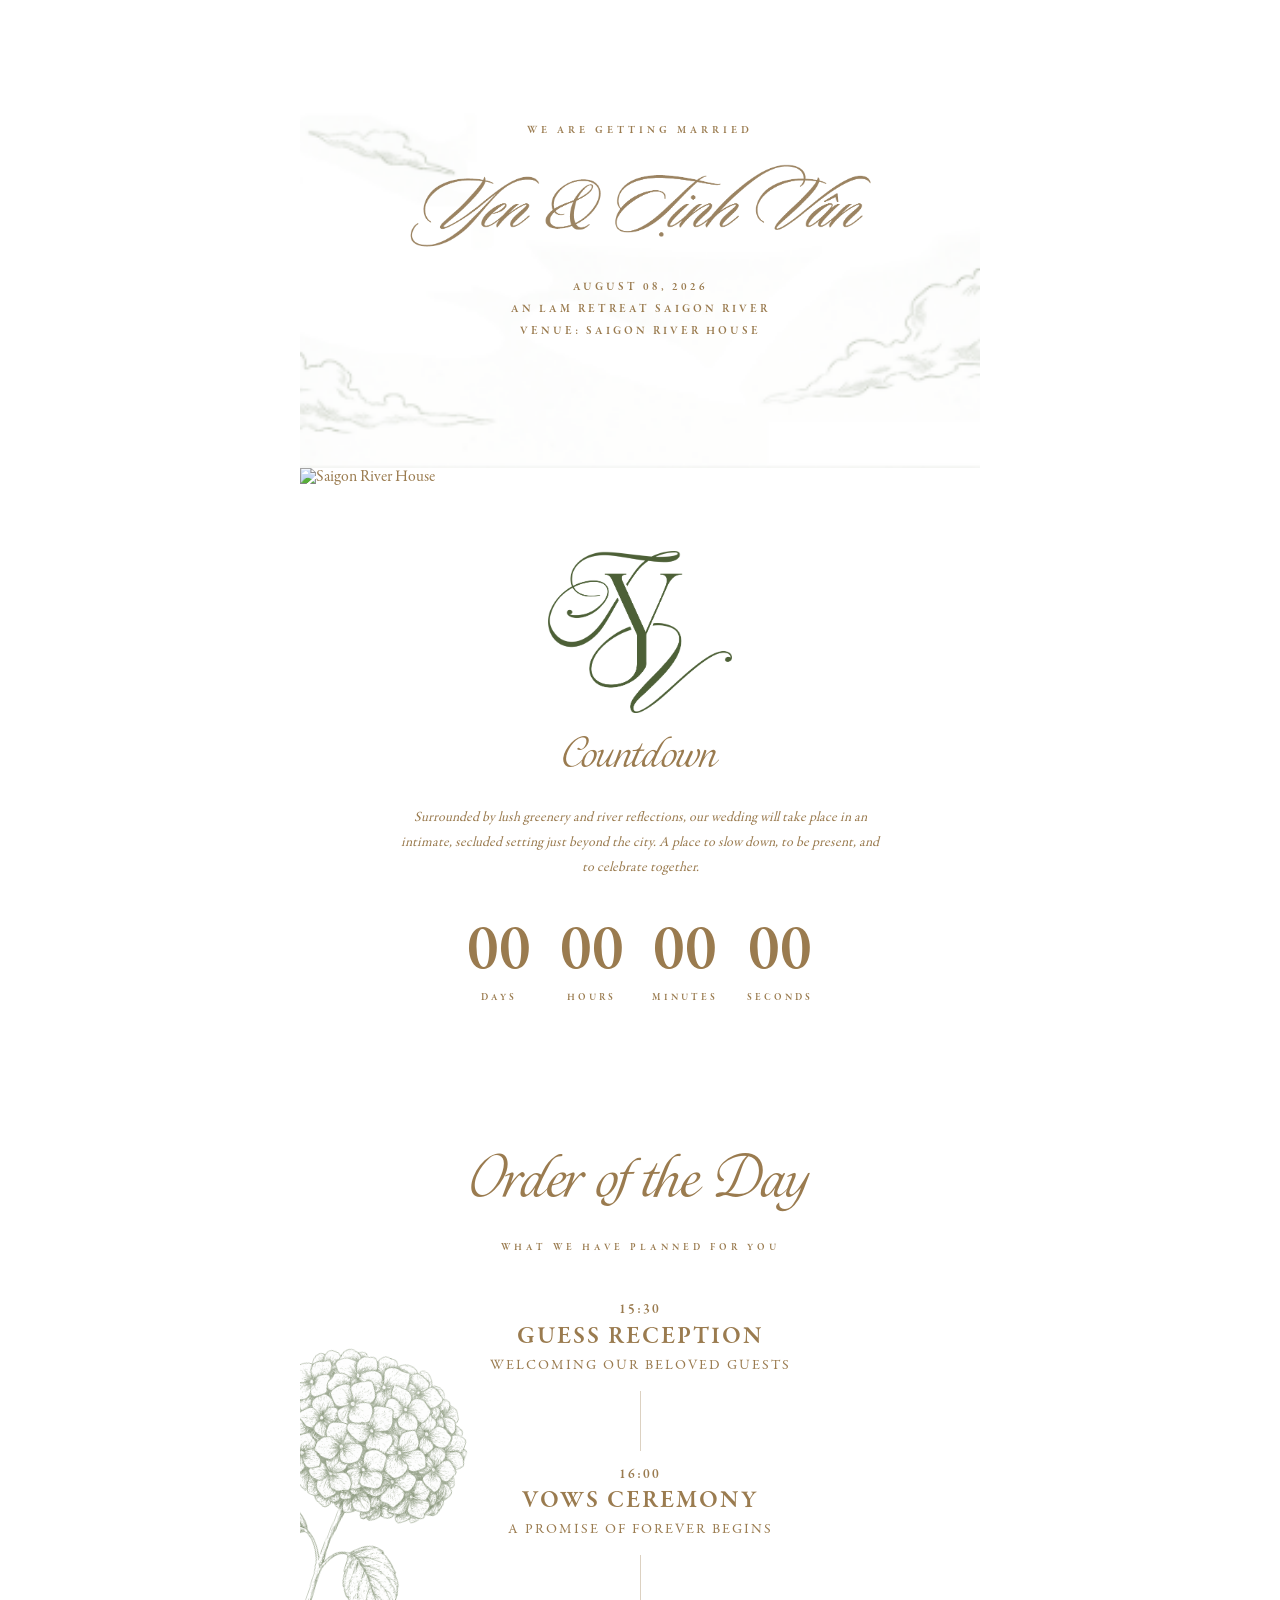
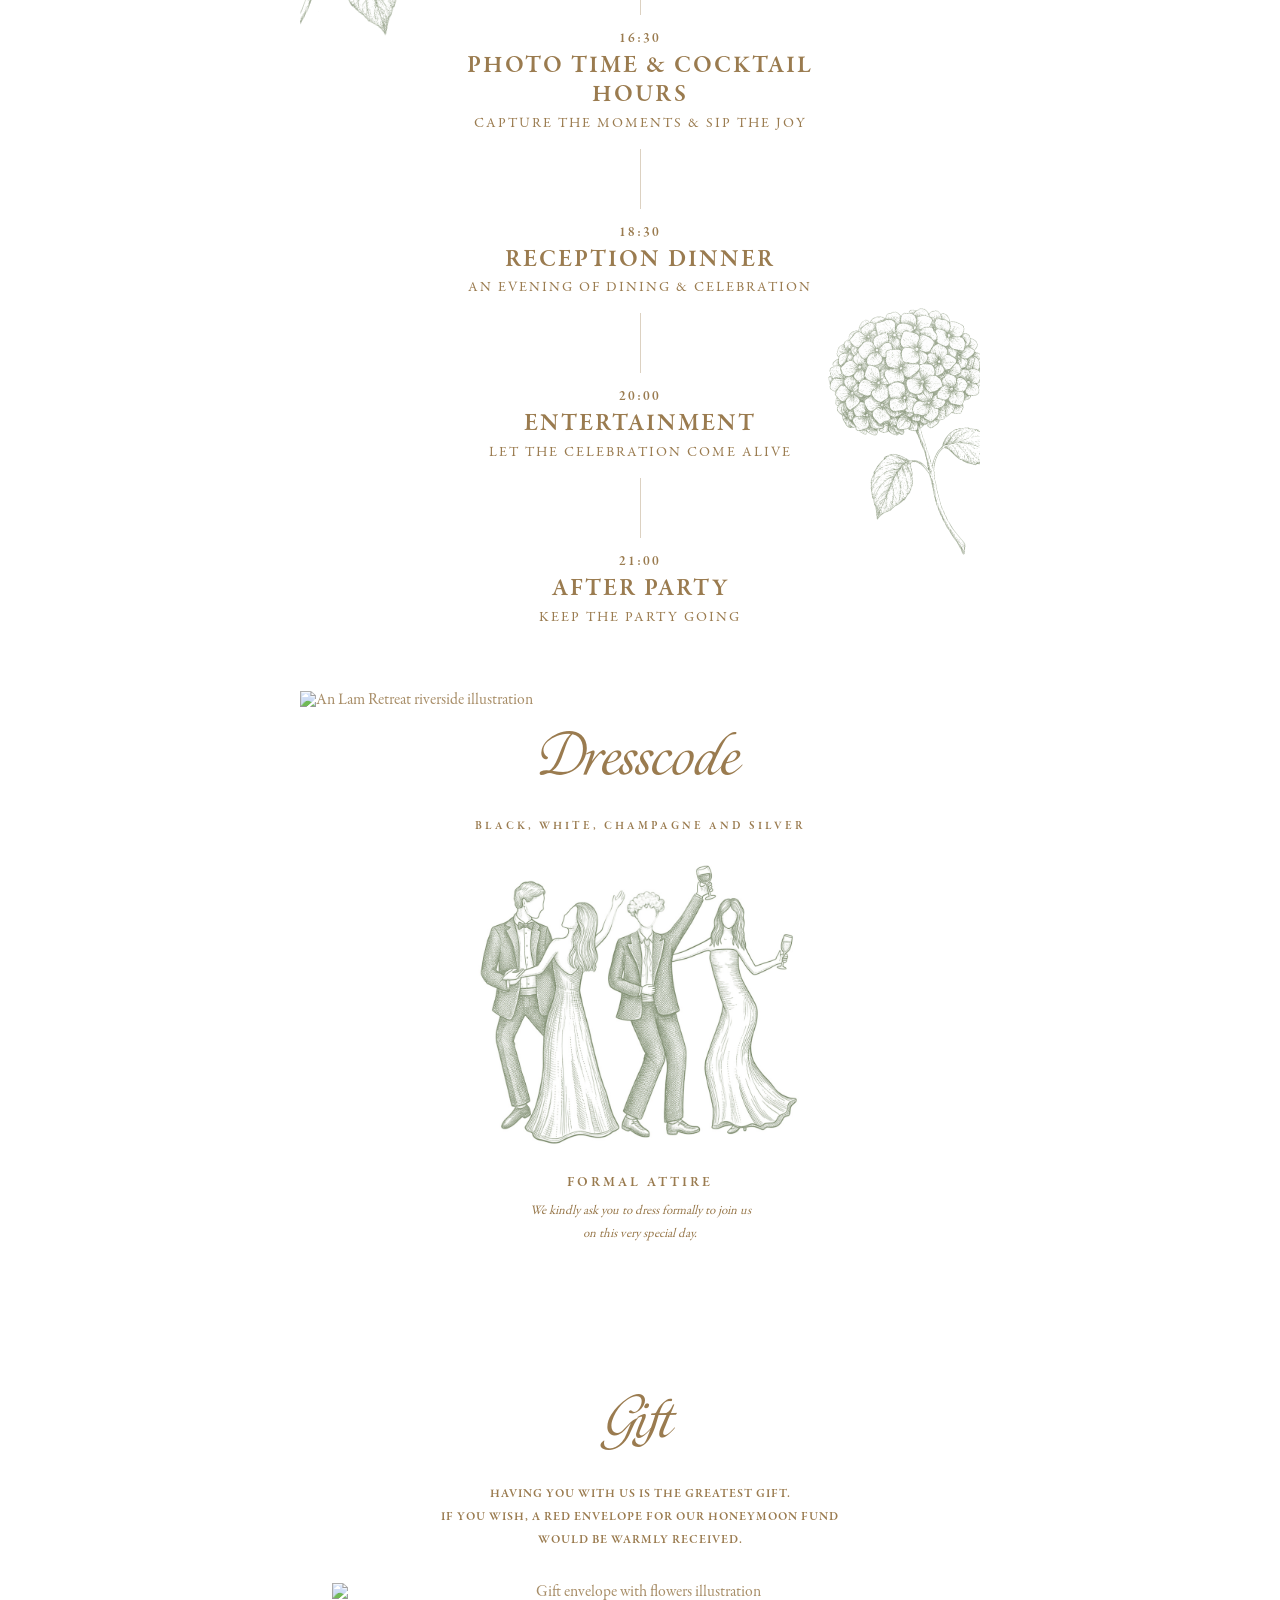
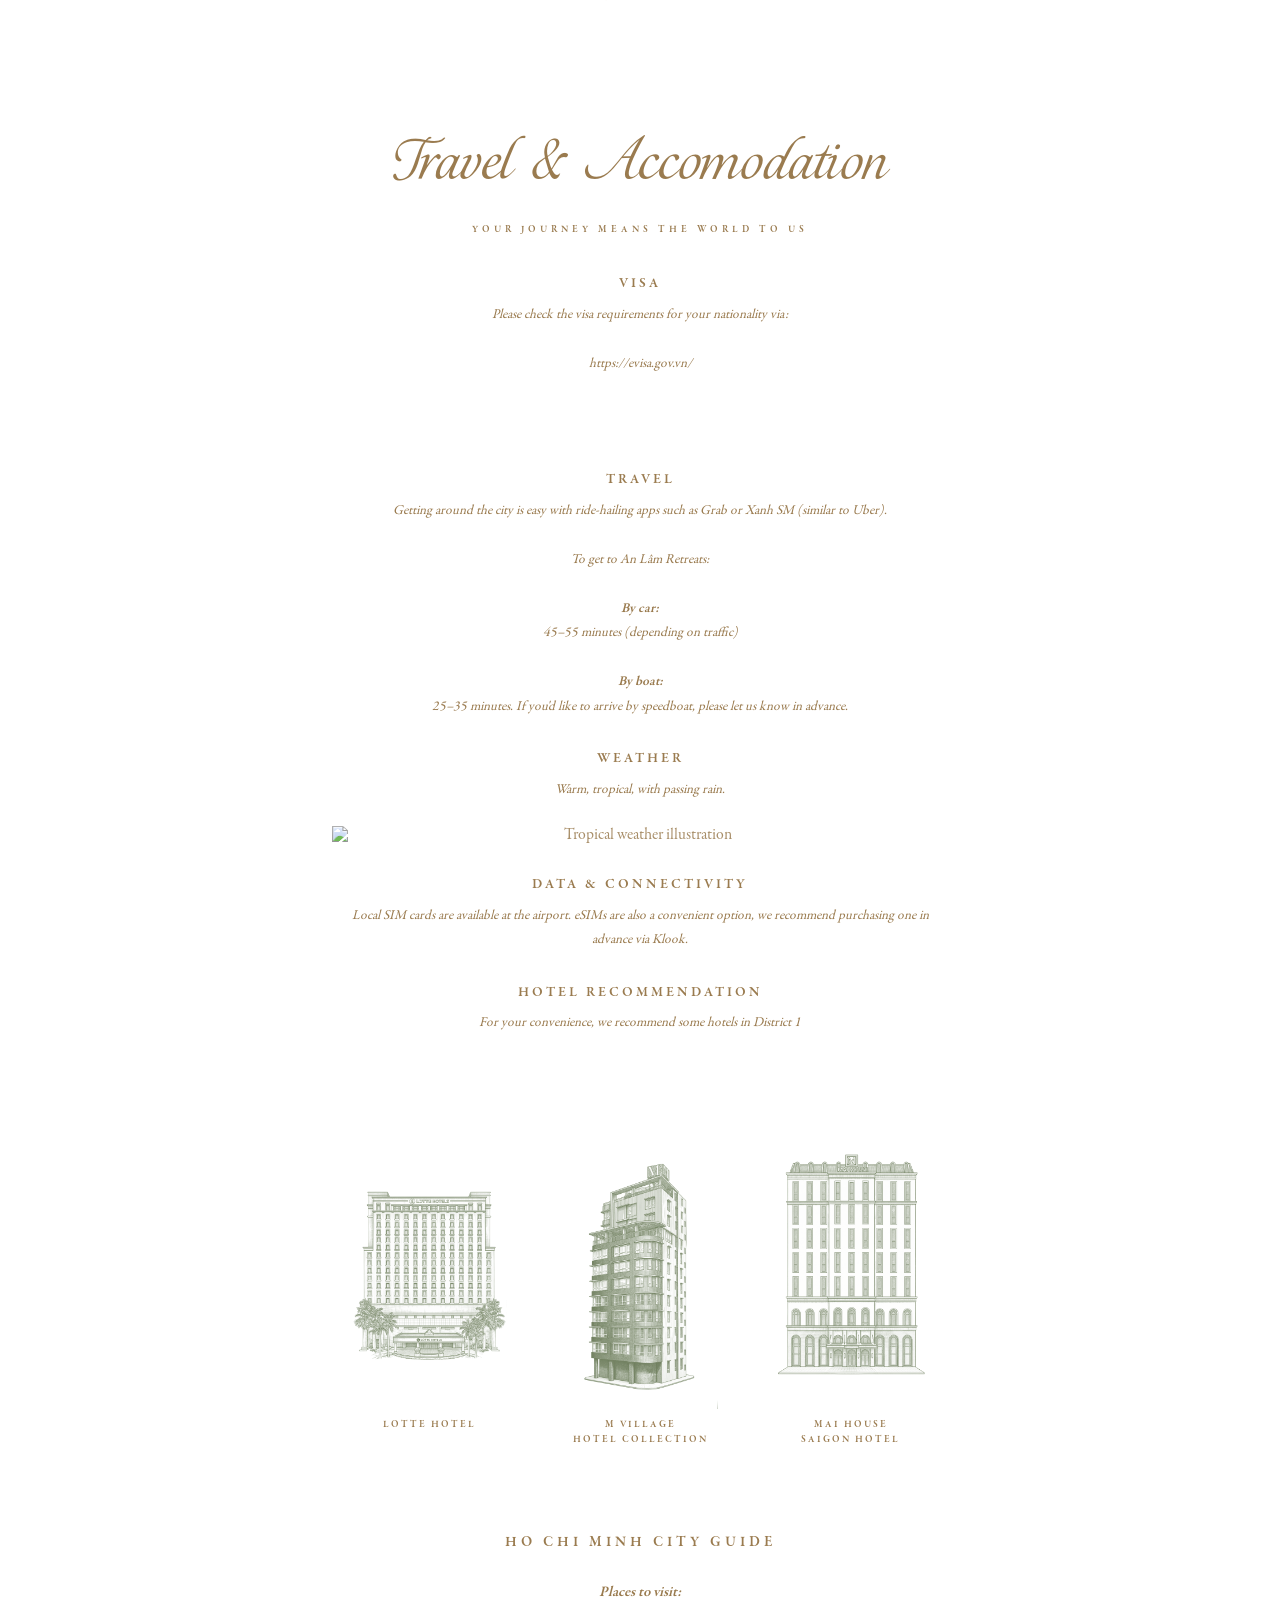
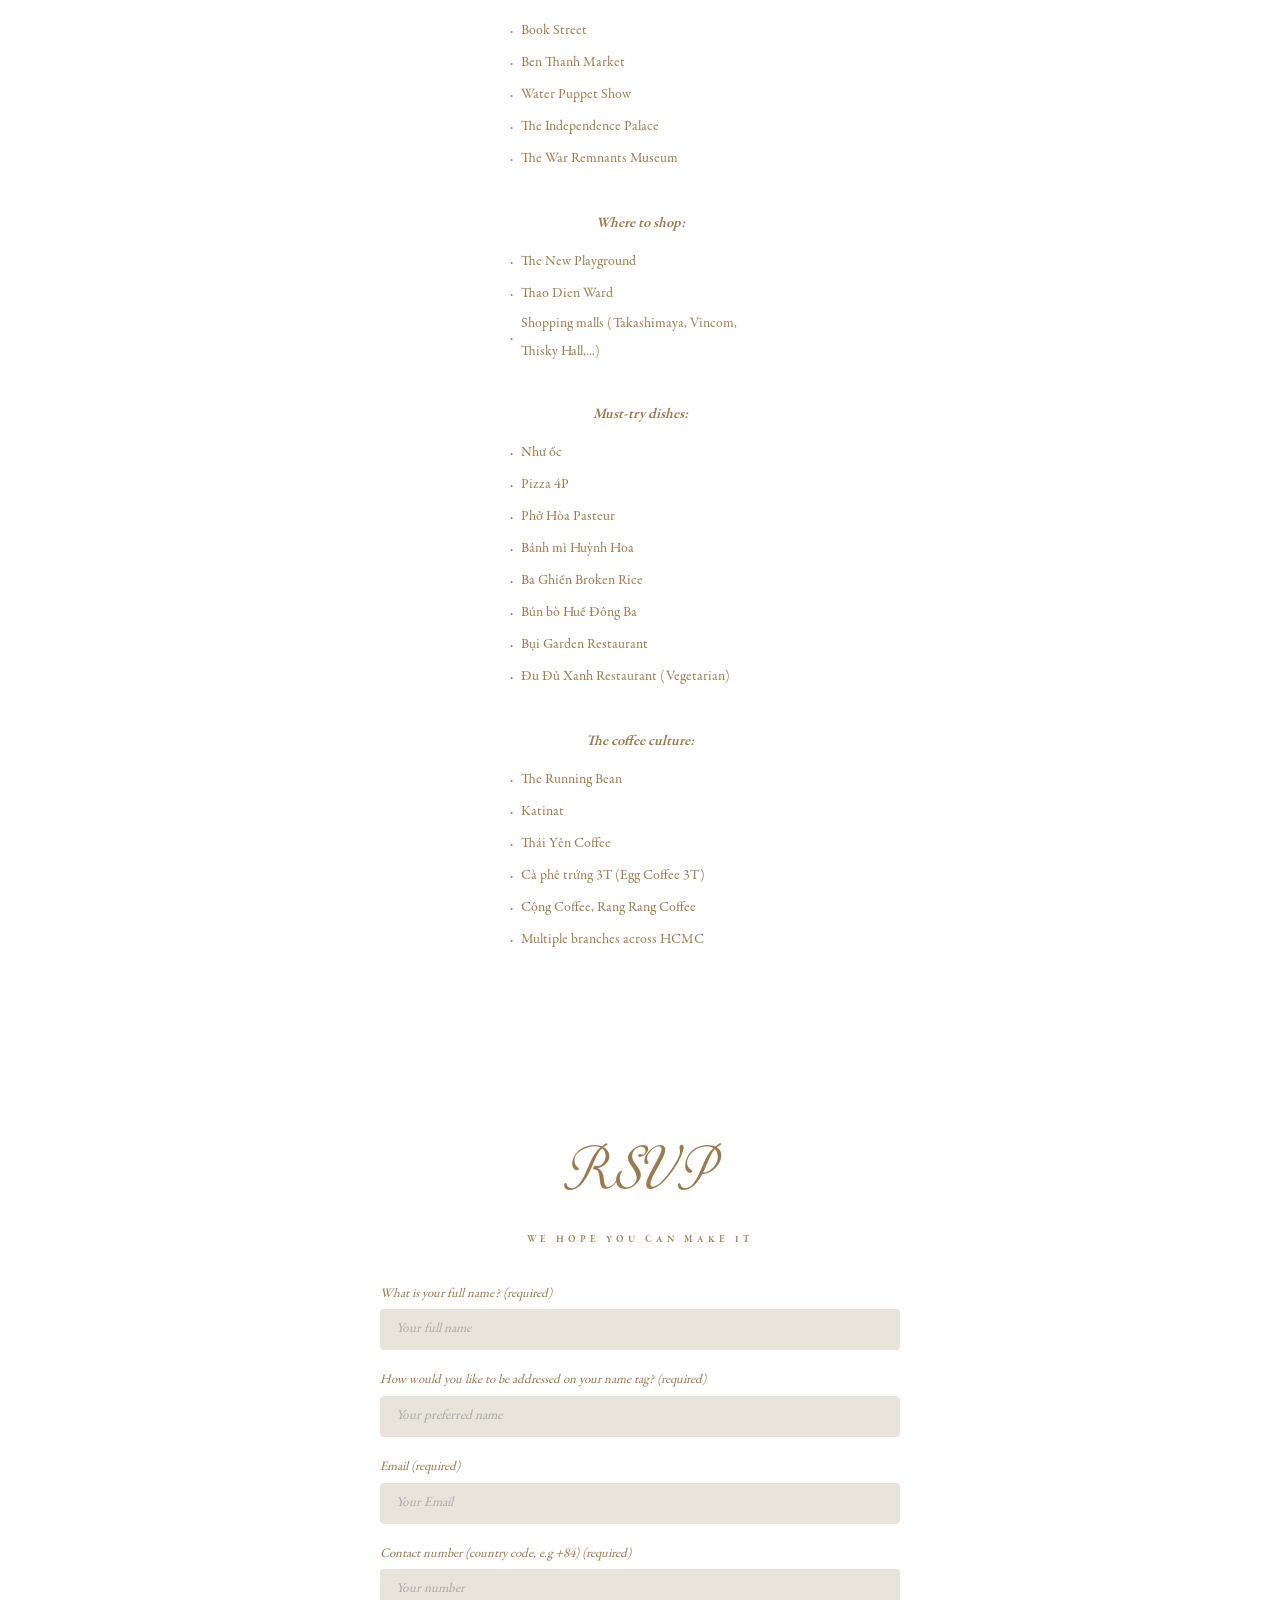
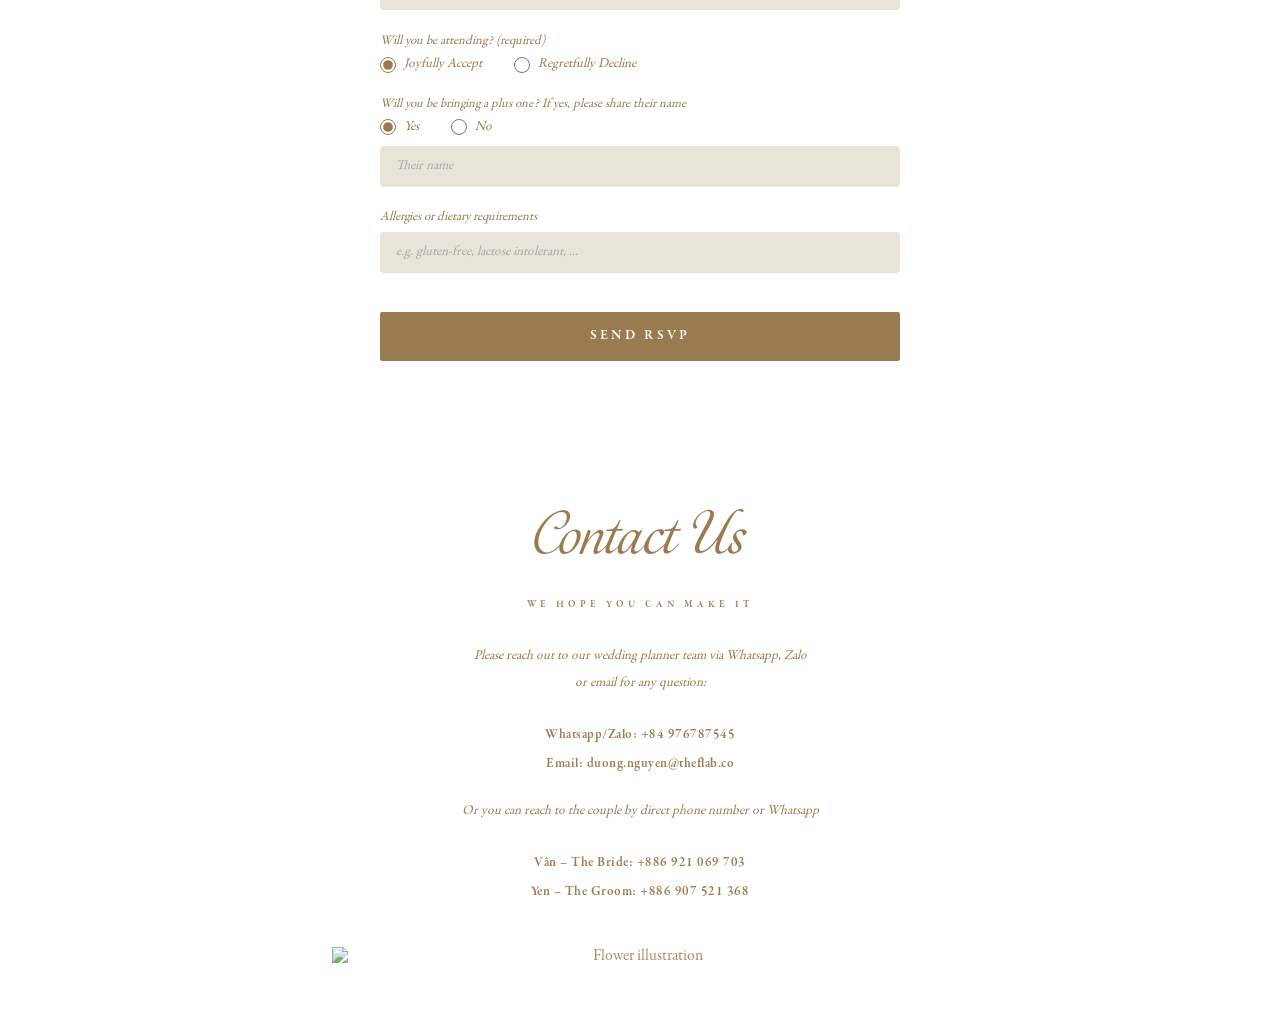
==== commit 9fdb840e: "update" ====
--- a/index.html
+++ b/index.html
@@ -366,7 +366,7 @@
 .countdown-wrap {
   display: flex;
   justify-content: center;
-  gap: 1rem;
+  gap: 1.8rem;
   flex-wrap: nowrap;
 }
 
@@ -469,10 +469,10 @@
 
 .timeline-event {
   font-family: 'GaramondSmbd', Georgia, serif;
-  font-size: clamp(1rem, 3.5vw, 1.5rem);
+  font-size: clamp(0.85rem, 3vw, 1.5rem);
   letter-spacing: 2px;
   text-transform: uppercase;
-  color: #4D6037;
+  color: #9a7b4f;
   font-weight: 400;
   margin-bottom: 0.3rem;
 }
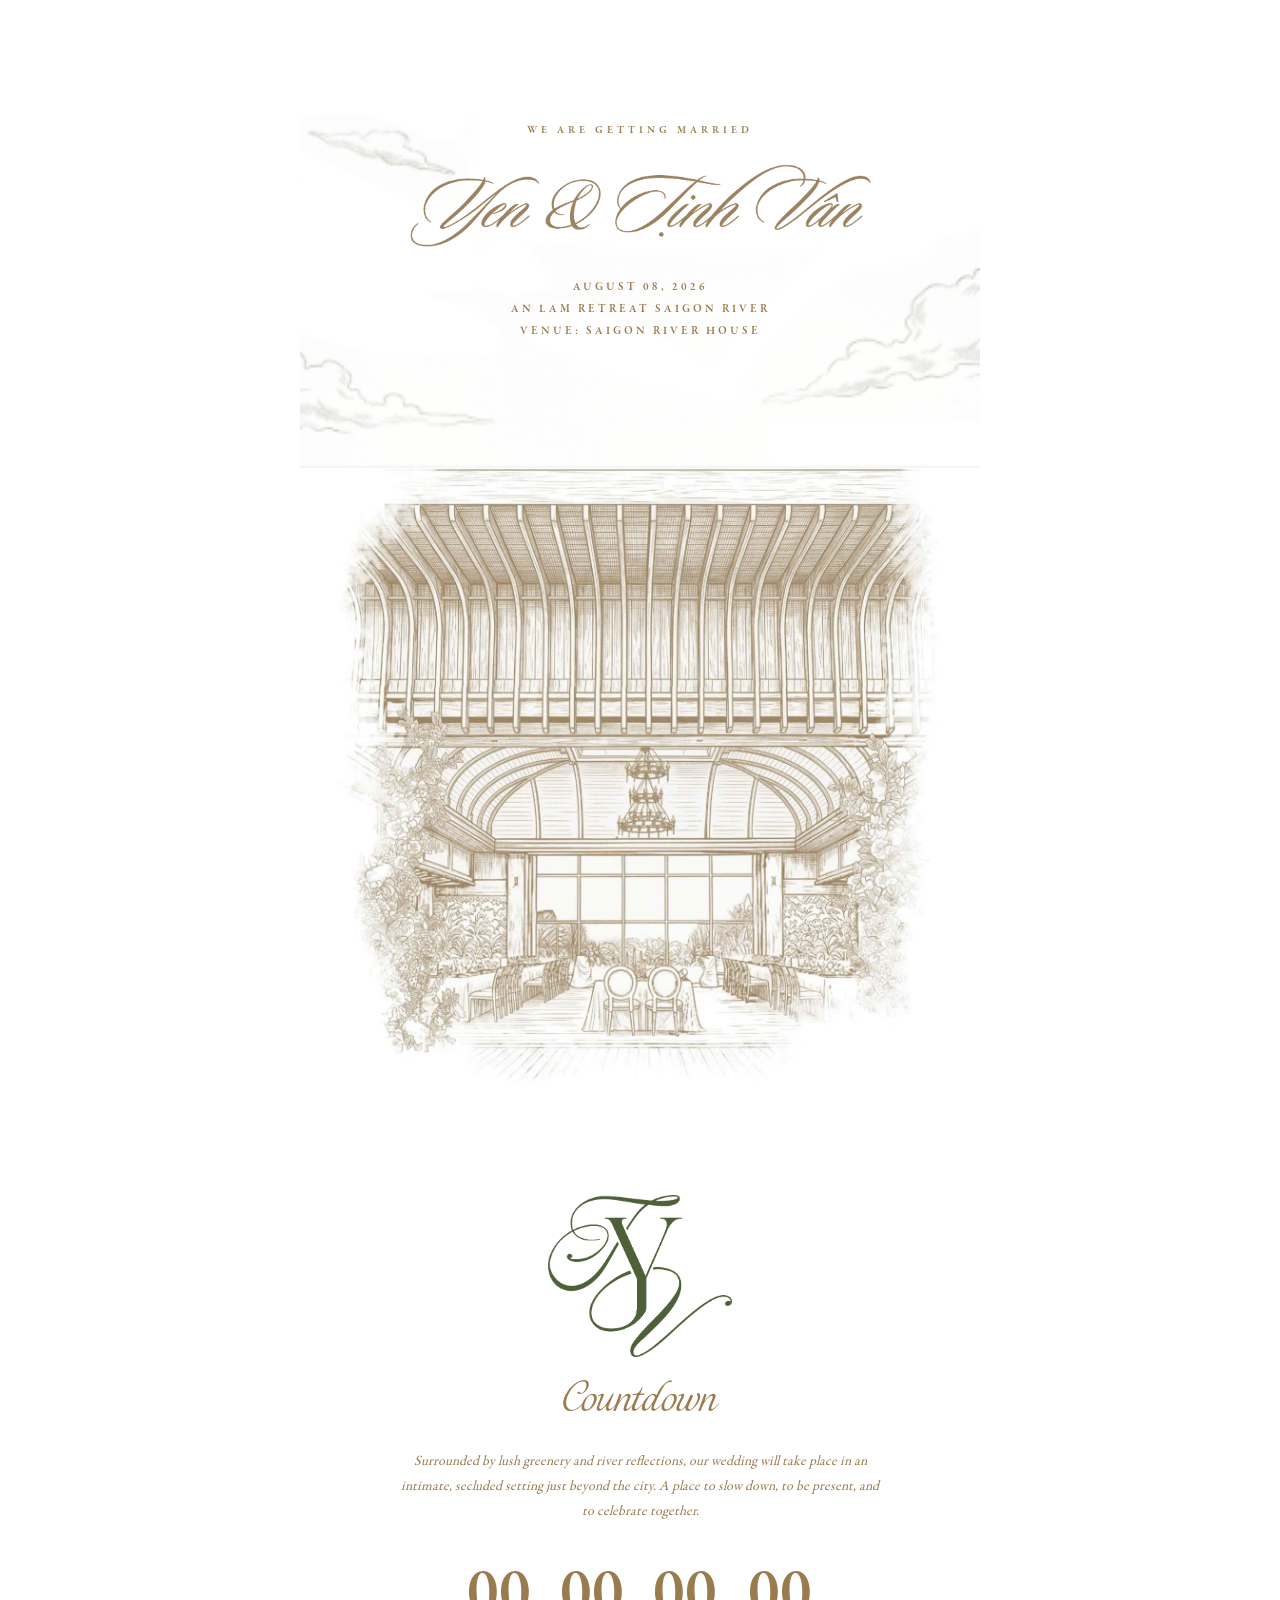
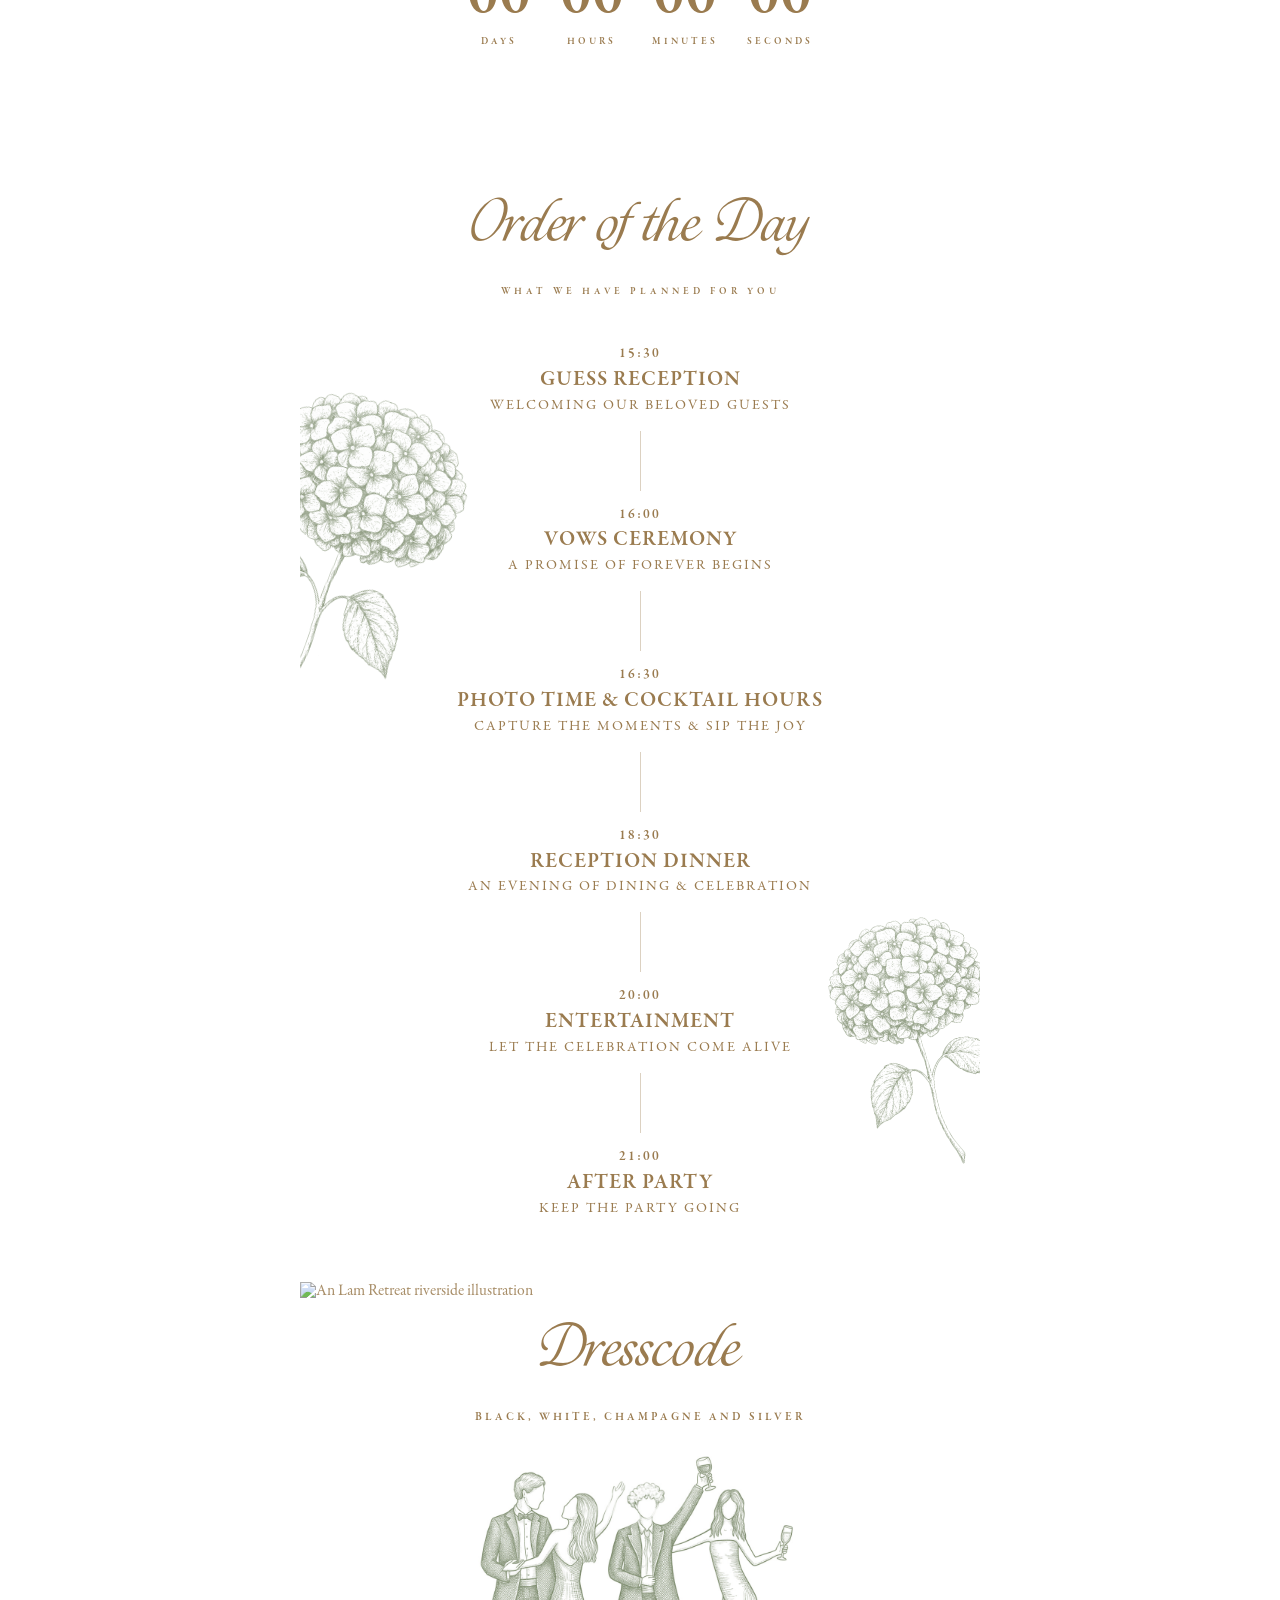
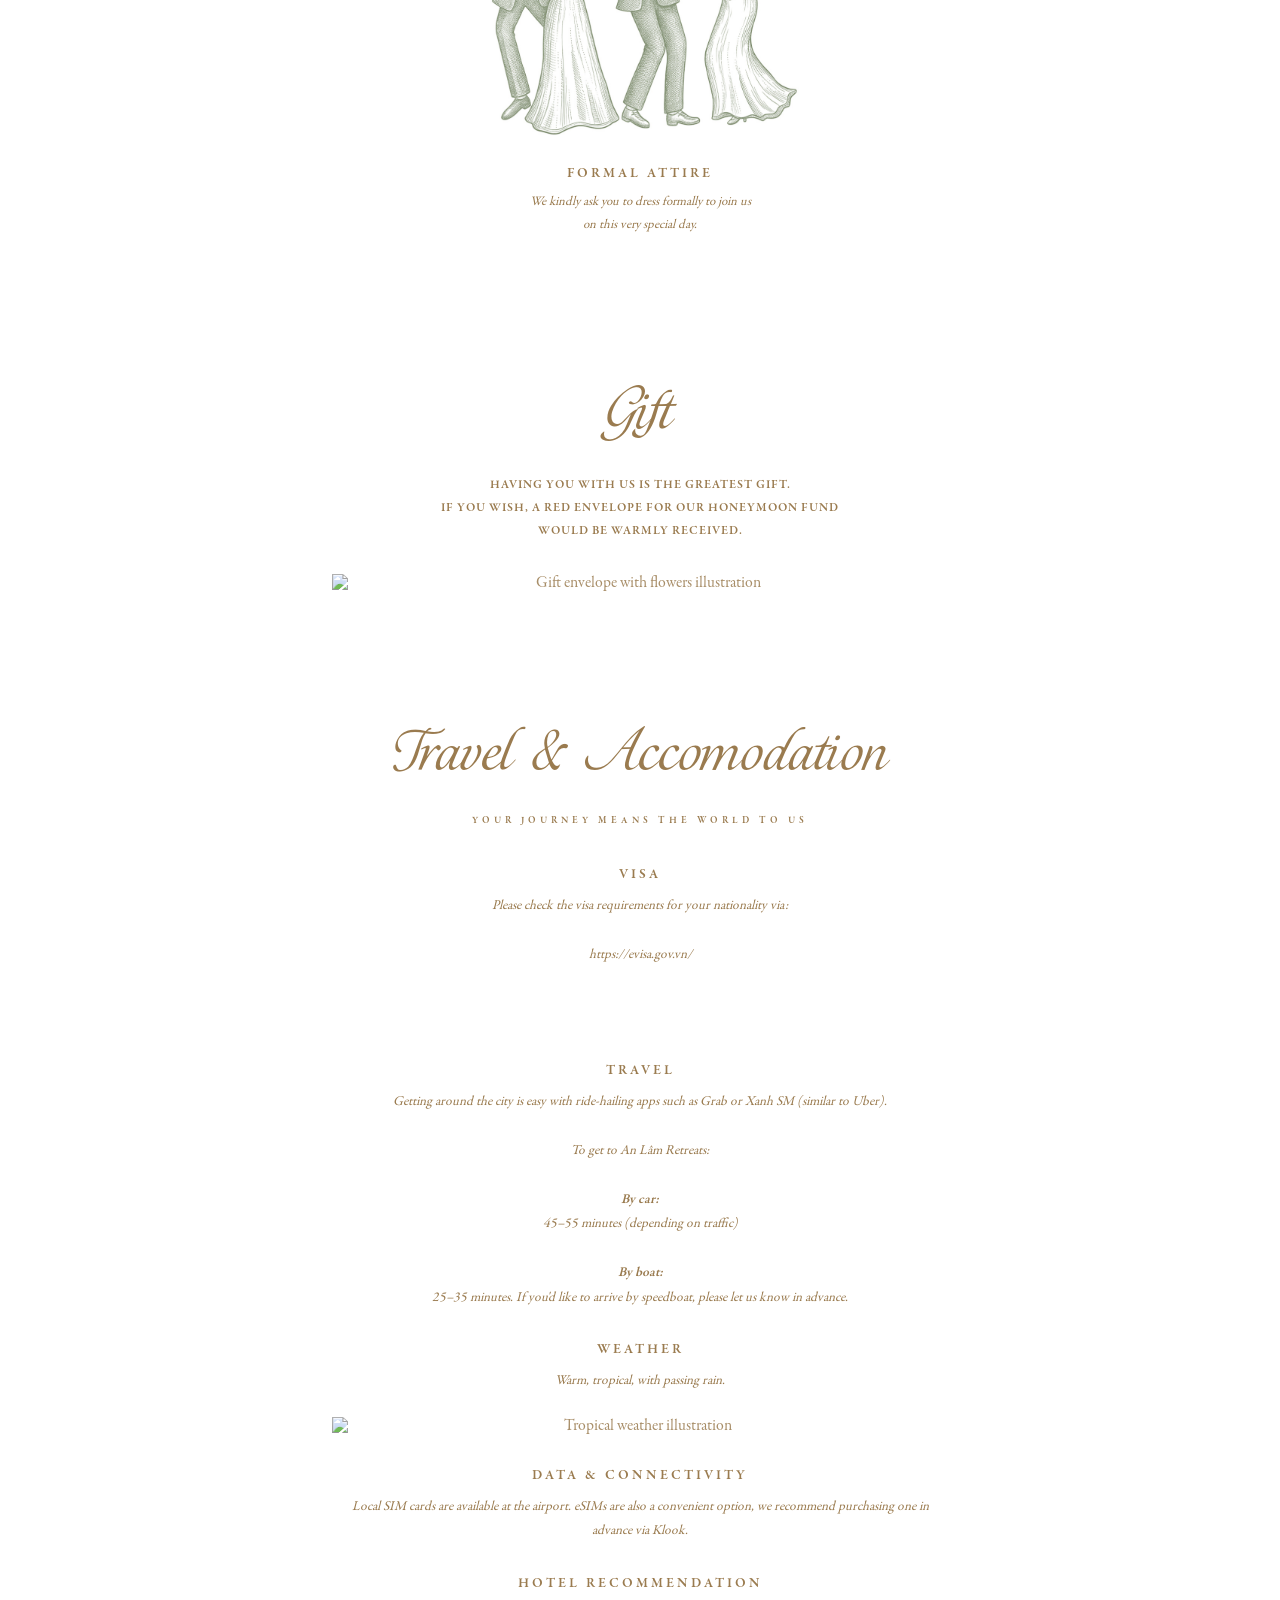
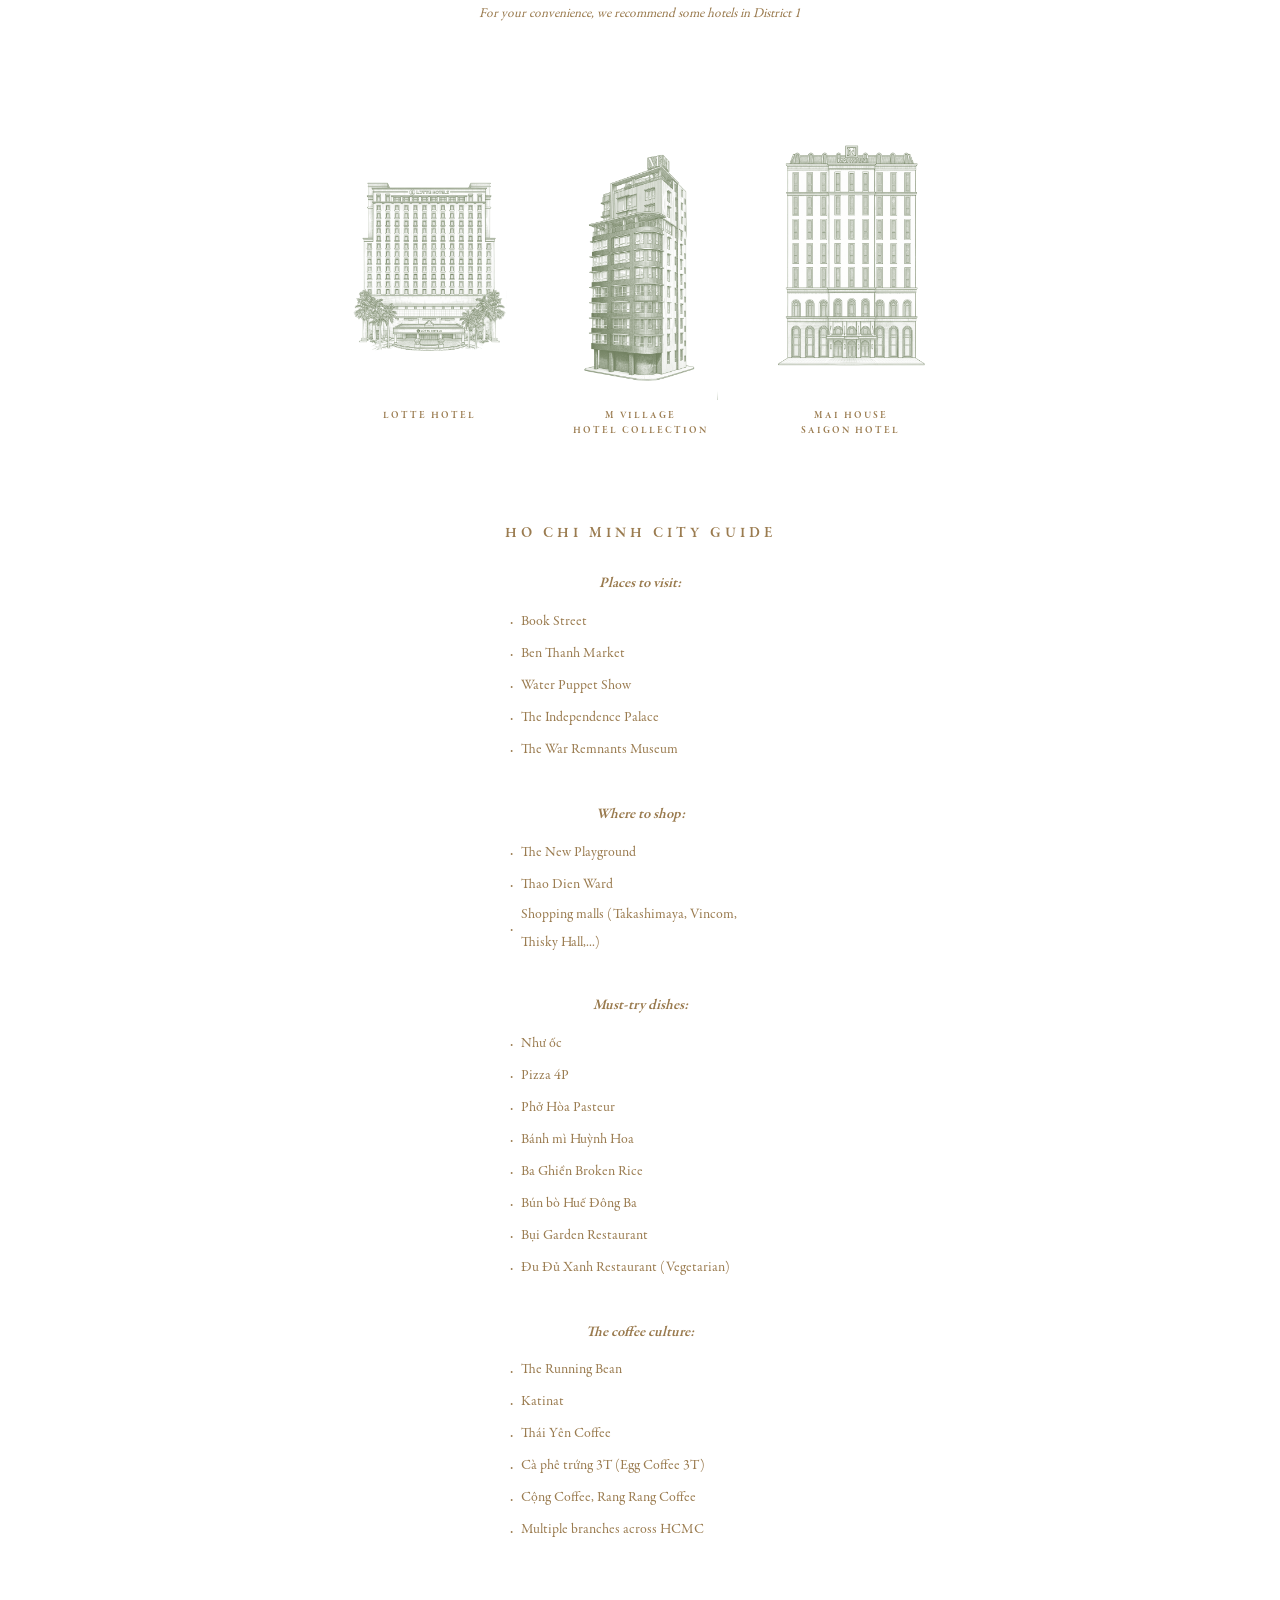
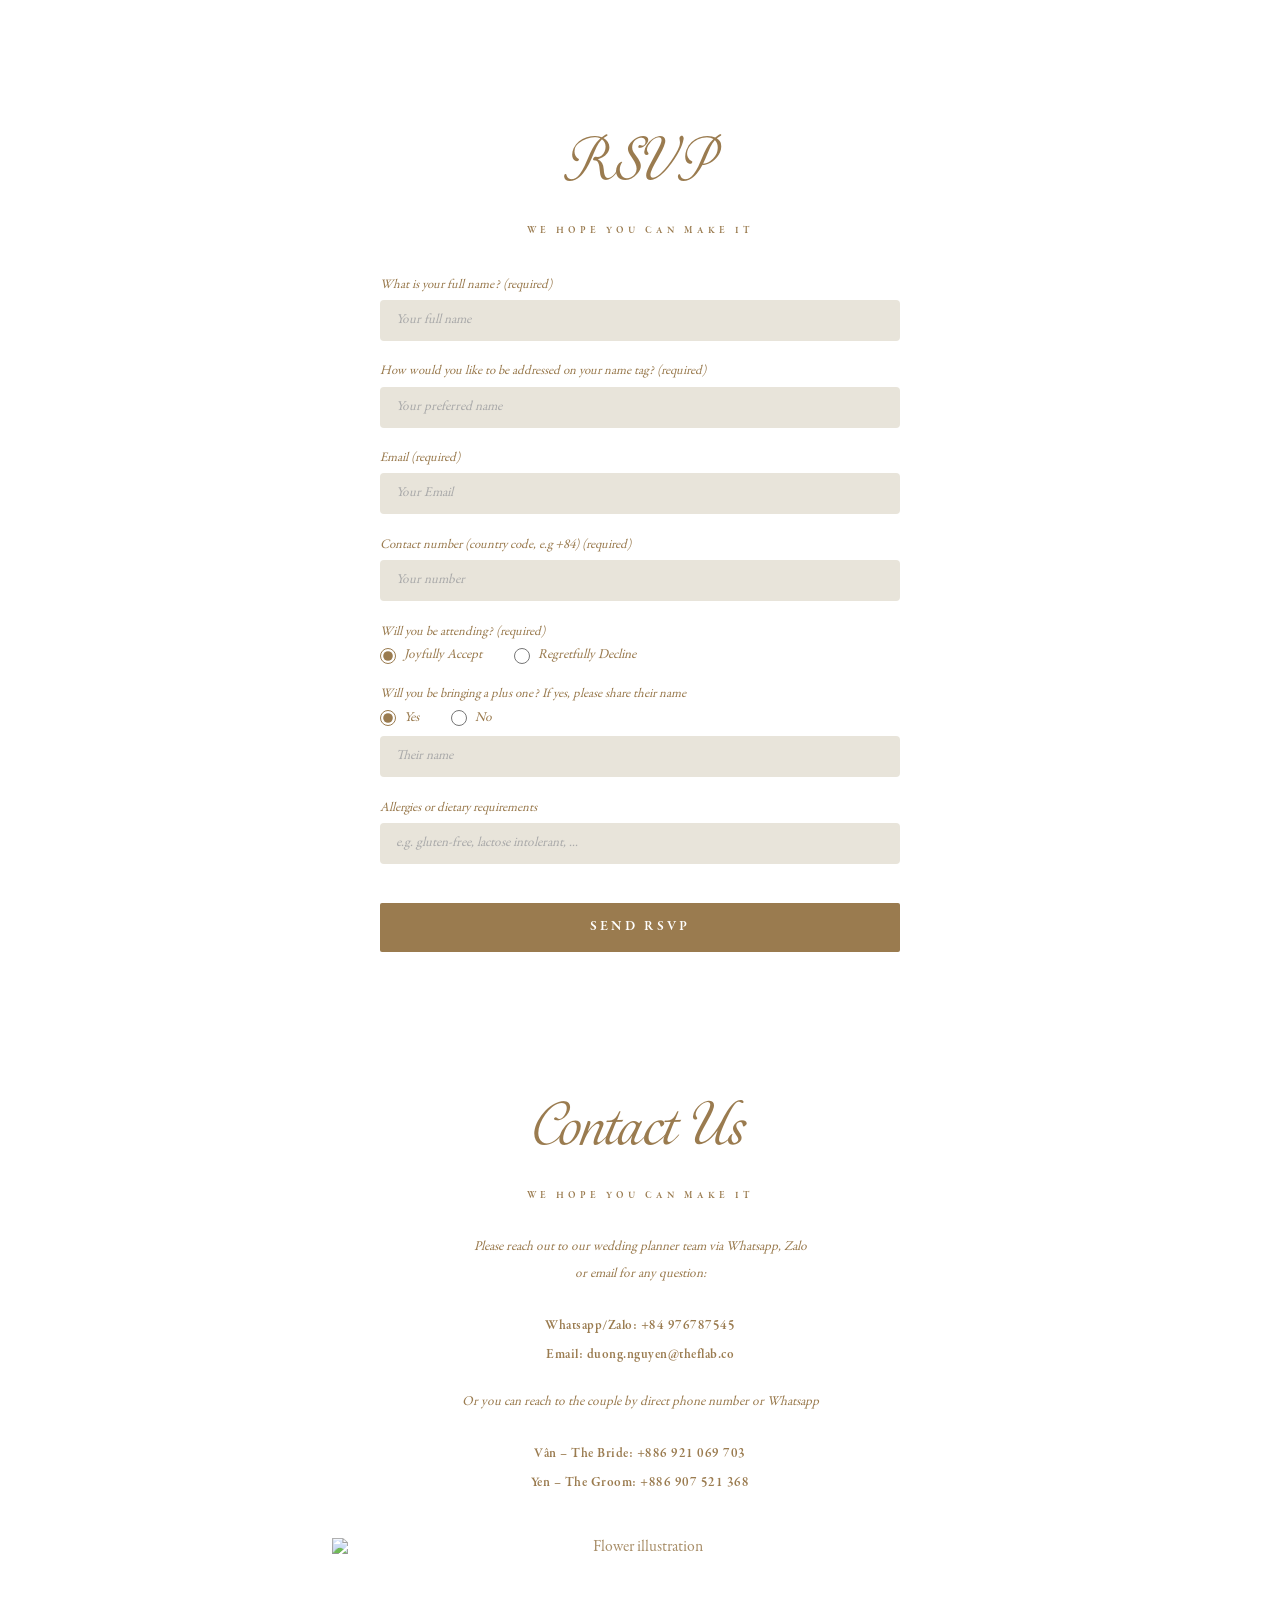
==== commit 1a41caec: "update" ====
--- a/index.html
+++ b/index.html
@@ -440,7 +440,7 @@
 
 .timeline {
   position: relative;
-  max-width: 360px;
+  max-width: 500px;
   margin: 0 auto;
 }
 
@@ -469,8 +469,8 @@
 
 .timeline-event {
   font-family: 'GaramondSmbd', Georgia, serif;
-  font-size: clamp(0.85rem, 3vw, 1.5rem);
-  letter-spacing: 2px;
+  font-size: clamp(0.75rem, 2.8vw, 1.3rem);
+  letter-spacing: 1px;
   text-transform: uppercase;
   color: #9a7b4f;
   font-weight: 400;
@@ -912,7 +912,7 @@
   </div>
 </section>
 
-<img src="assets/anlamretreat/Illus1.2.png" alt="Saigon River House" style="width:100%;display:block;"/>
+<img src="assets/anlamretreat/nhahang.jpg" alt="Saigon River House" style="width:100%;display:block;"/>
 
 
 
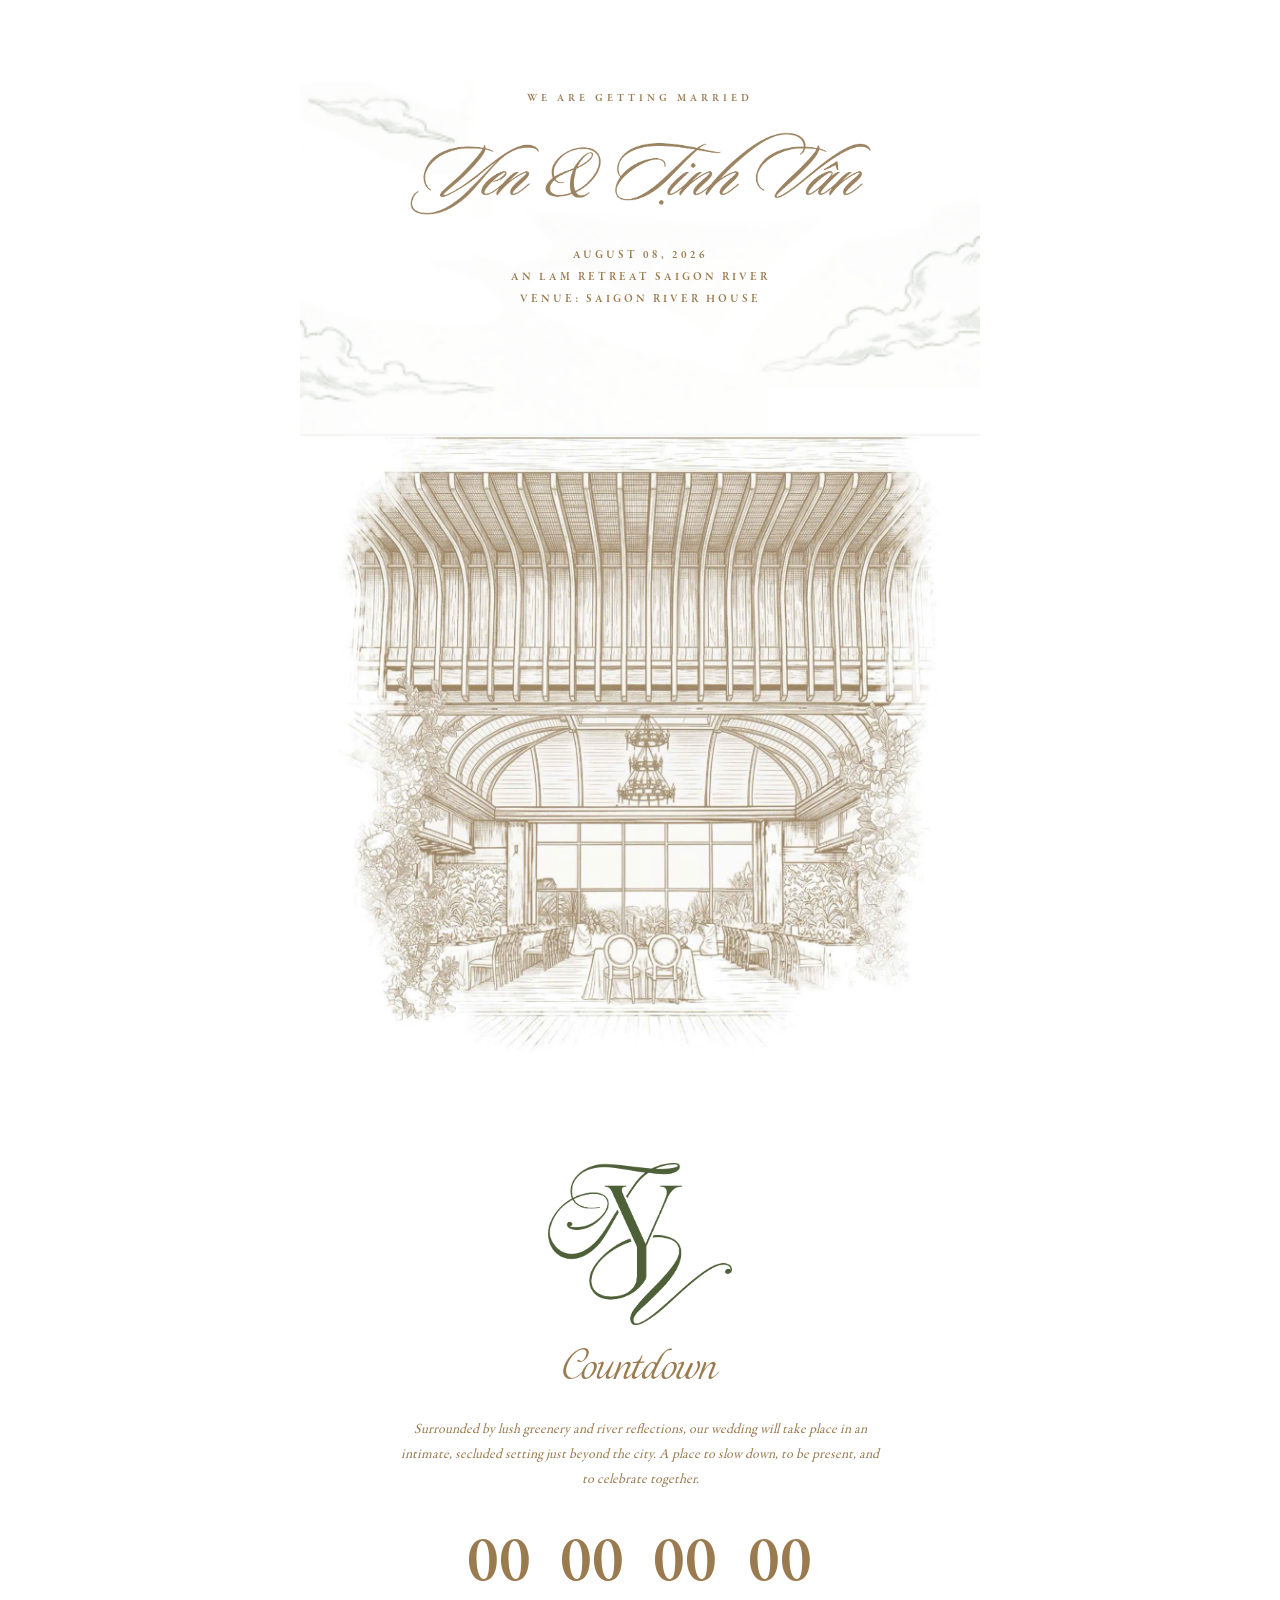
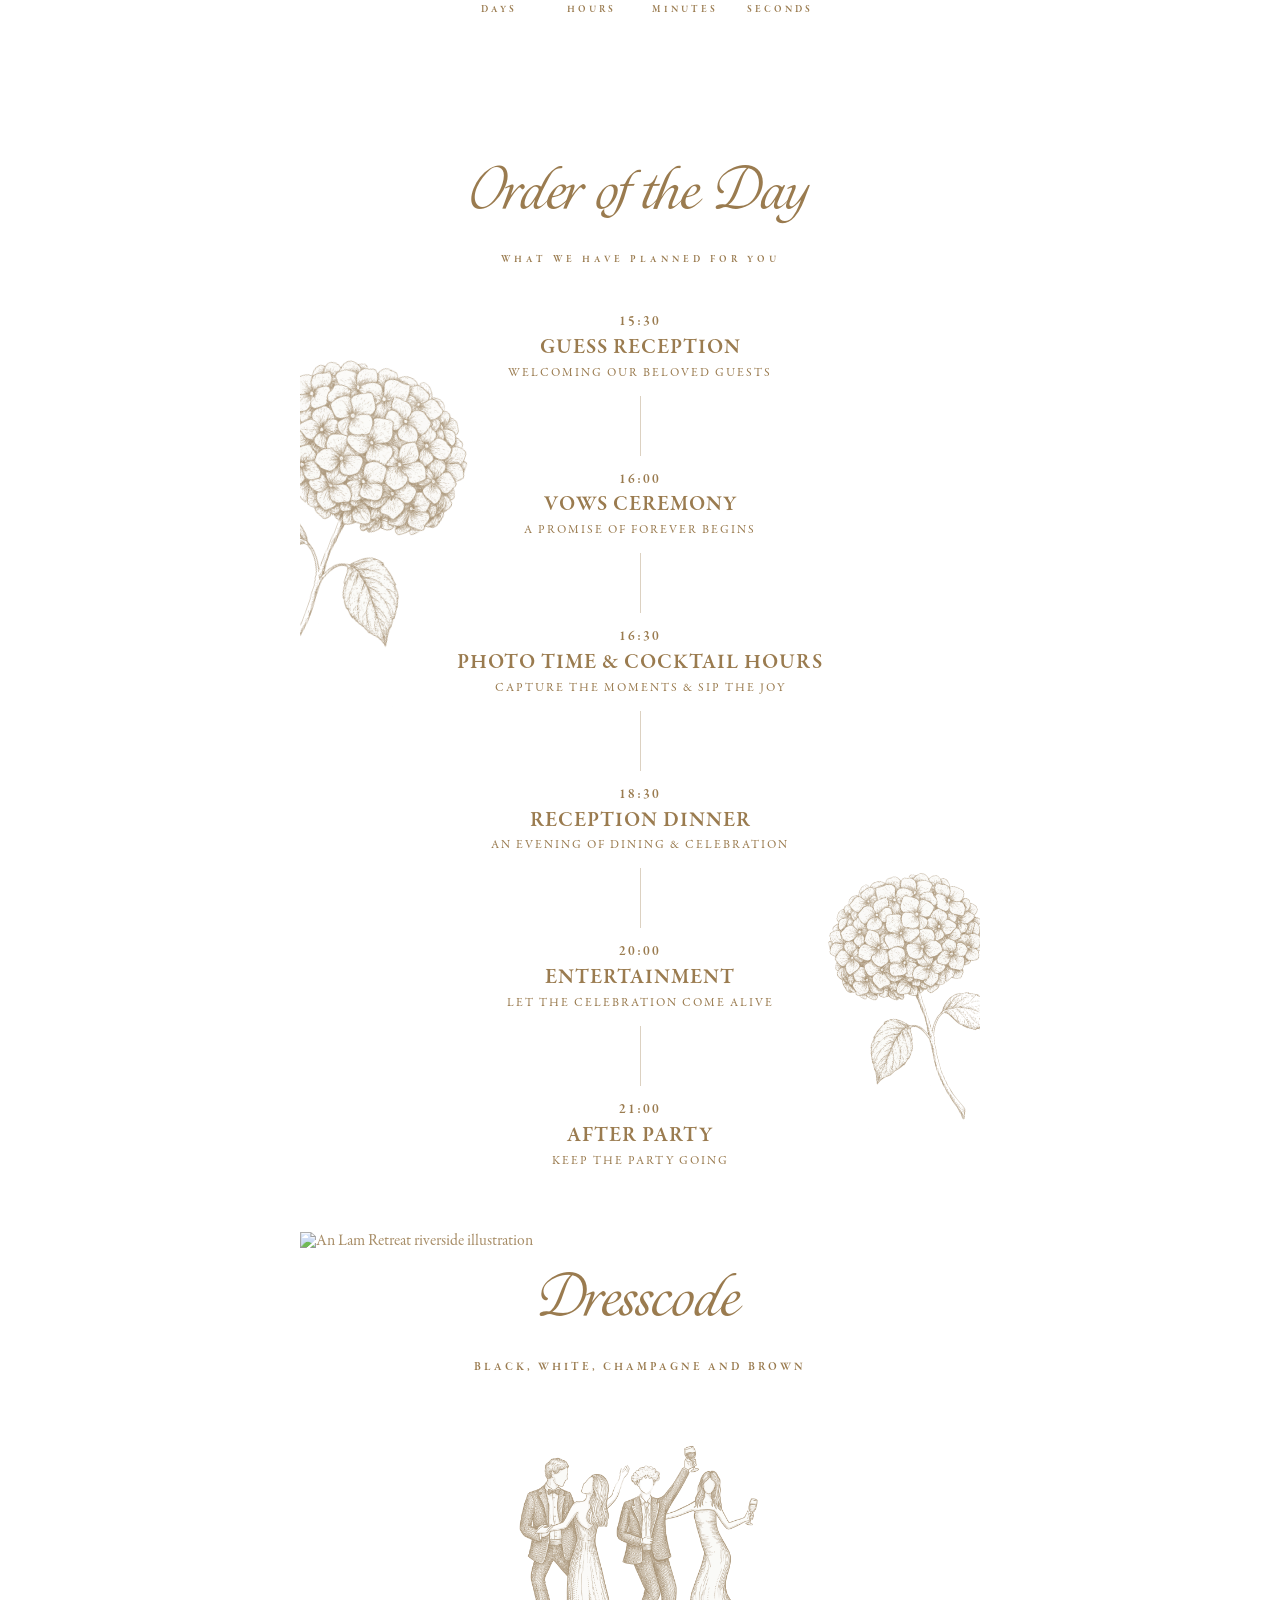
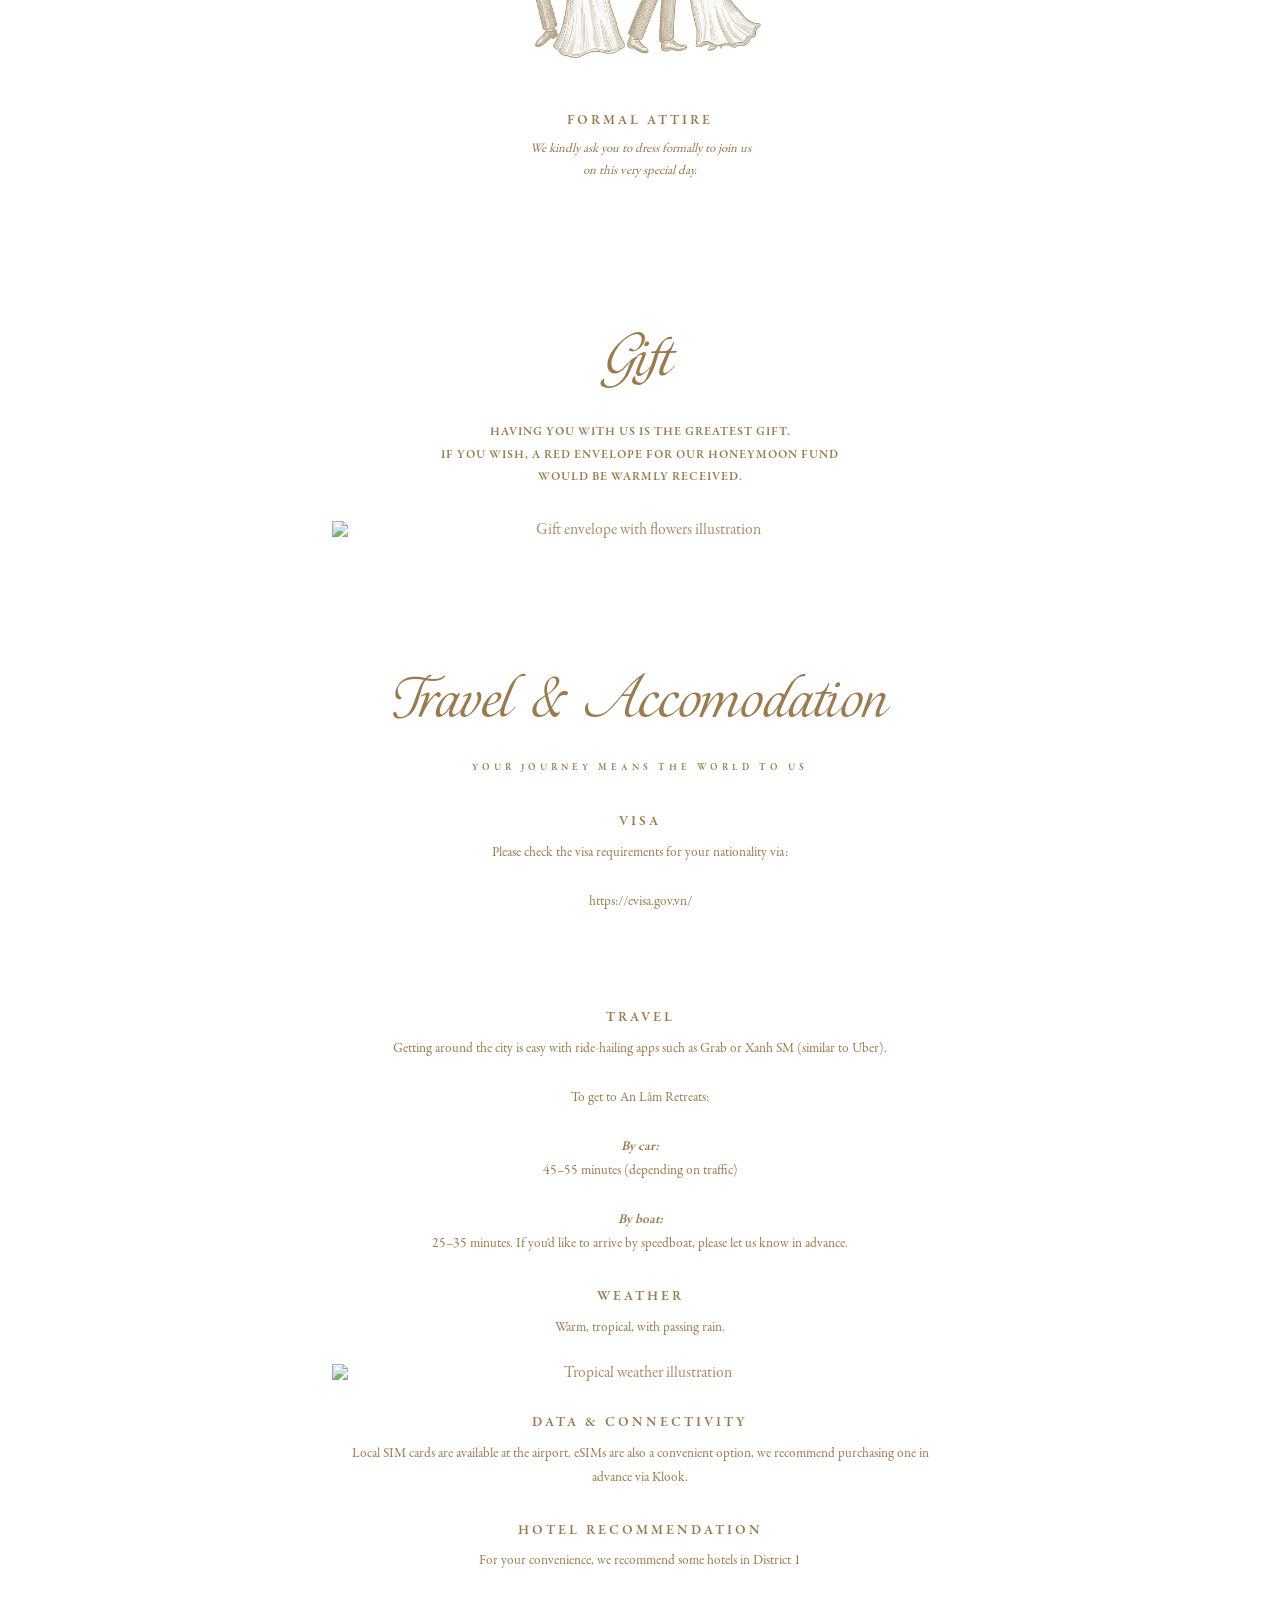
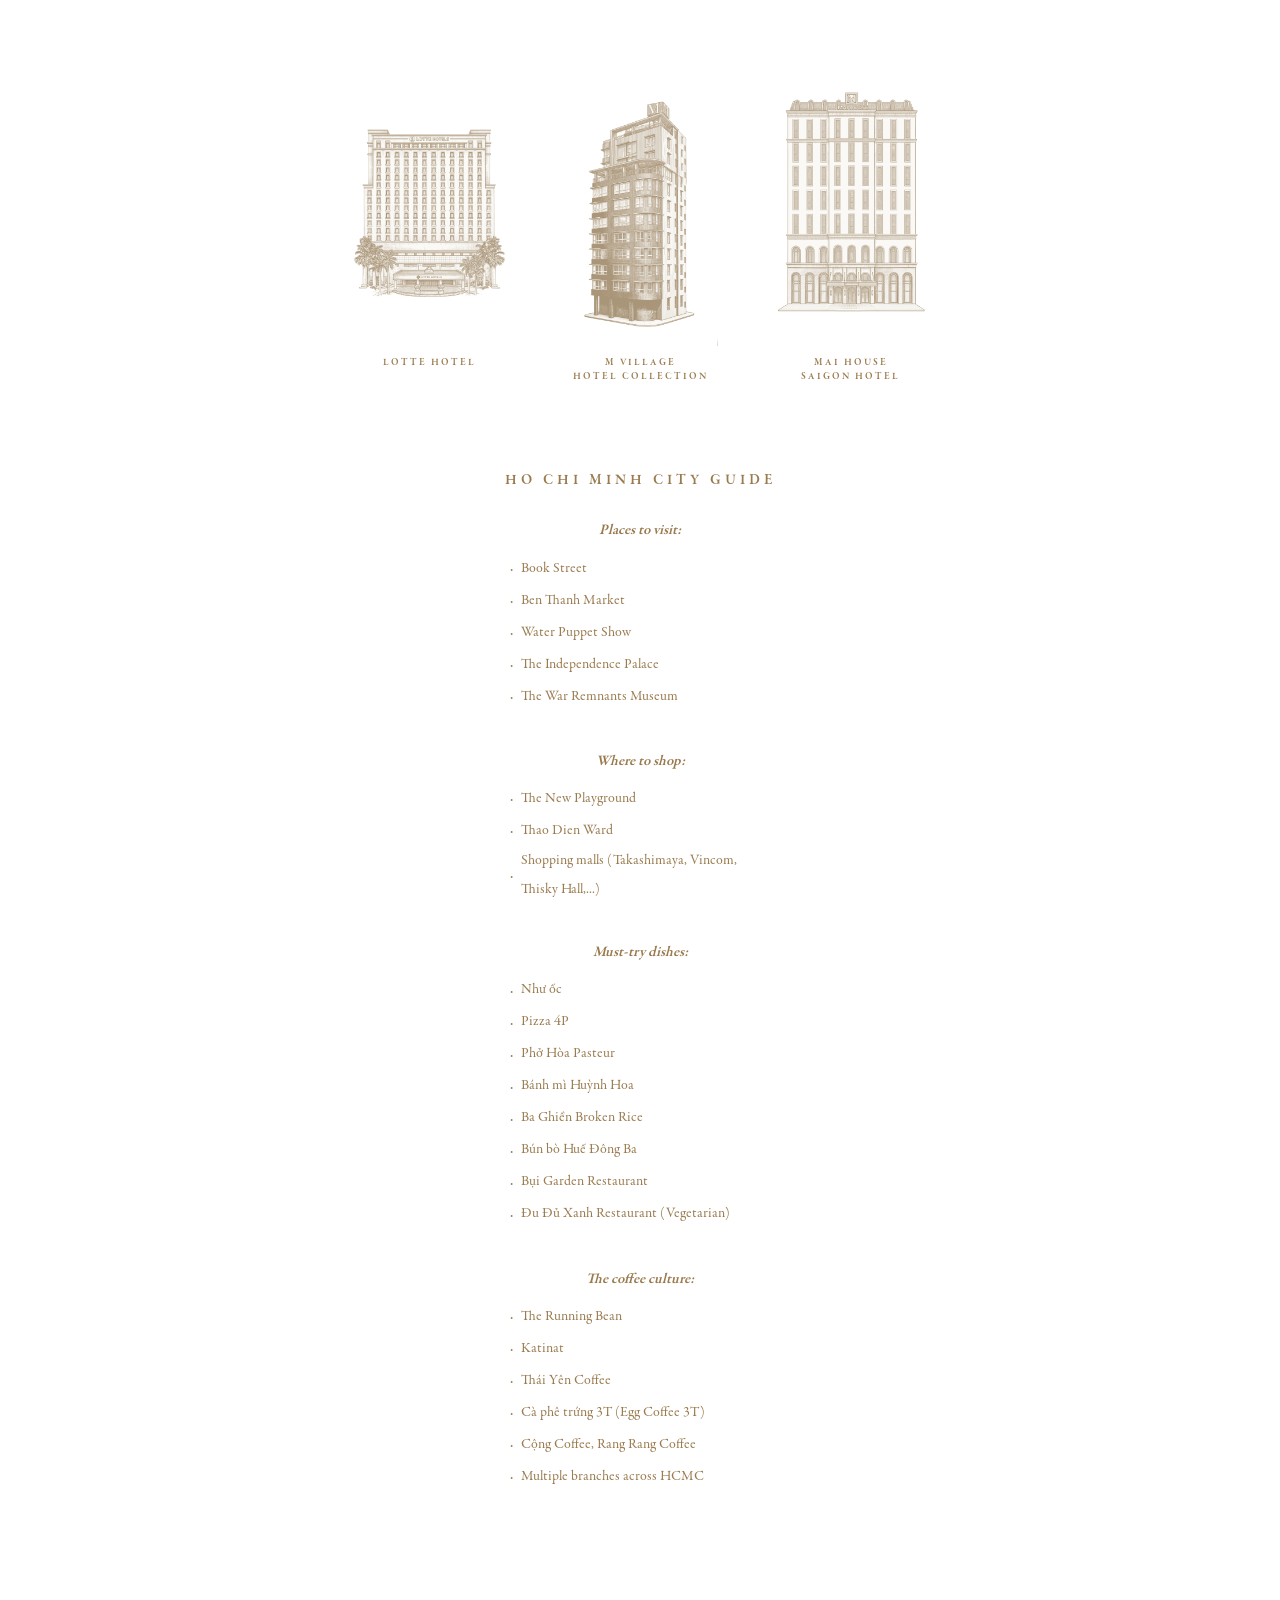
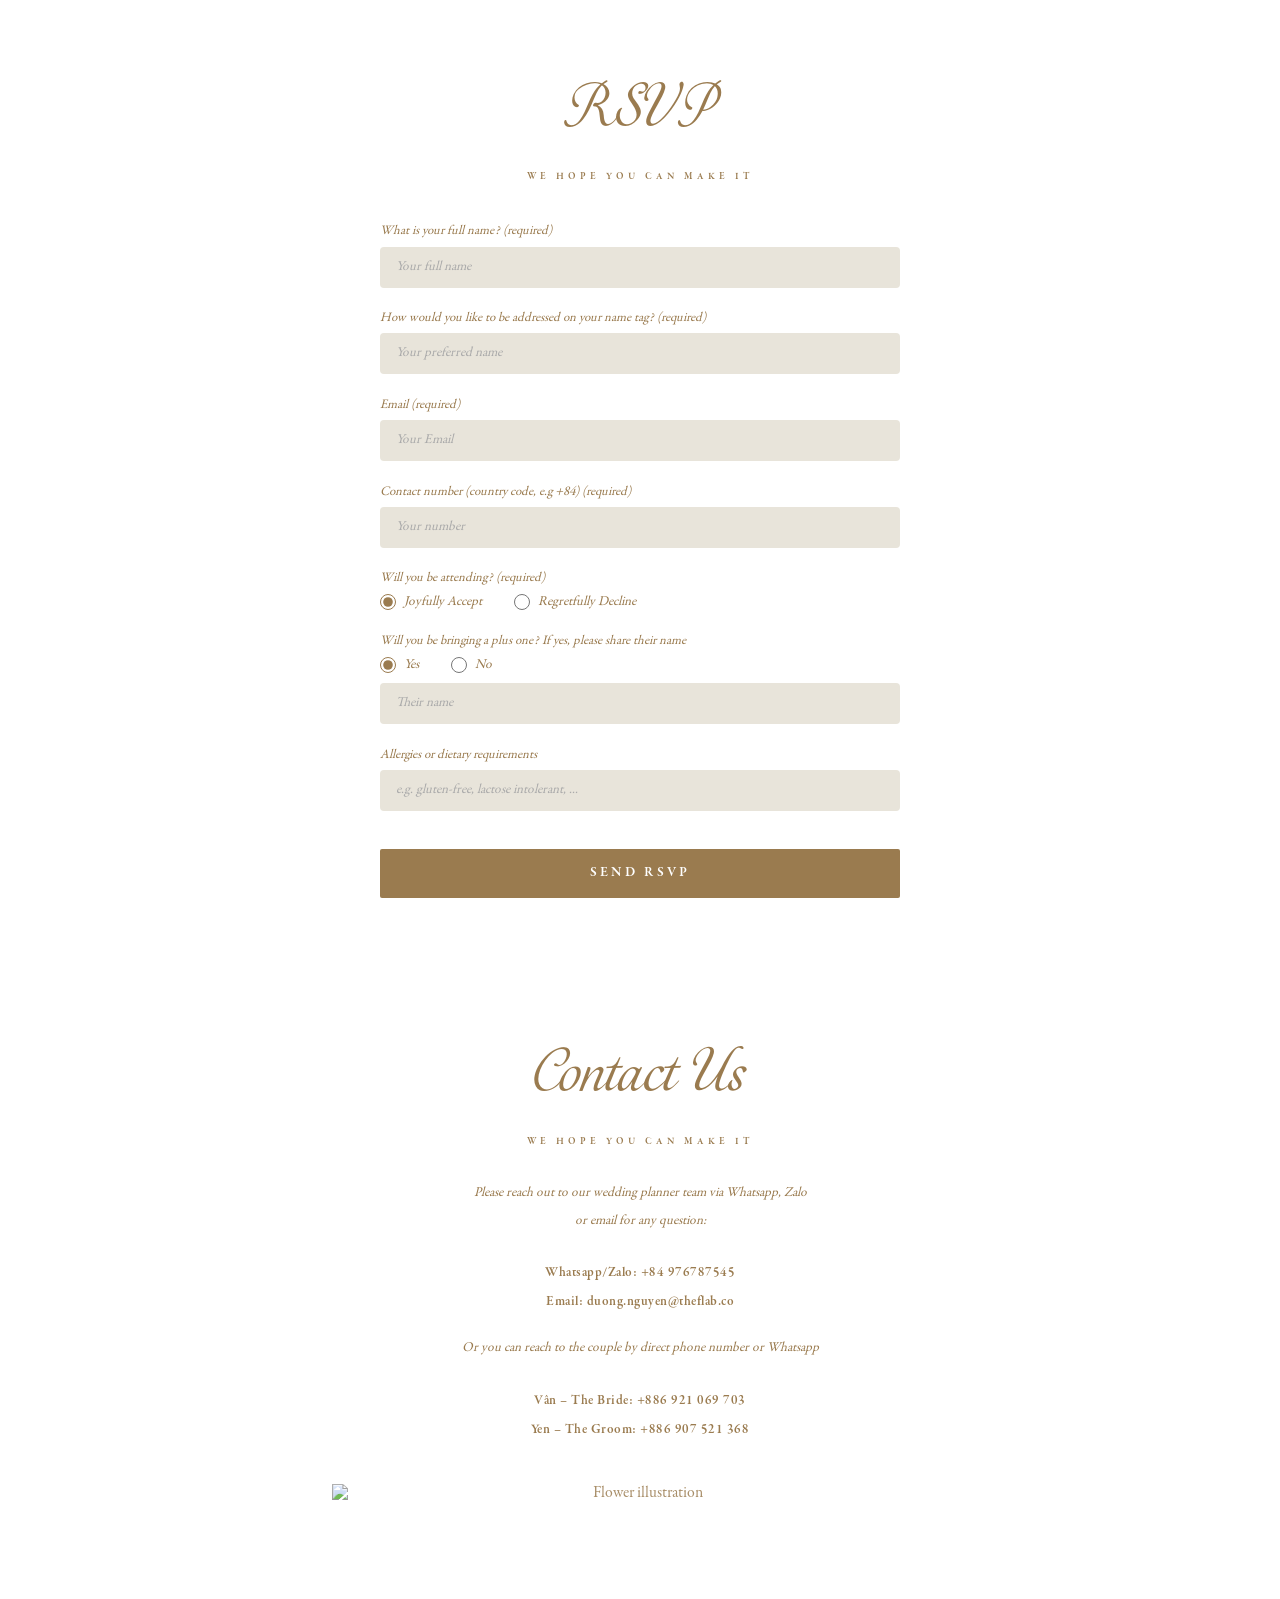
==== commit 40111ce3: "update" ====
--- a/index.html
+++ b/index.html
@@ -251,6 +251,7 @@
 .hero-cloud-wrap {
   position: relative;
   width: 100%;
+  margin-top: -2rem;
 }
 
 .hero-cloud-wrap img {
@@ -479,7 +480,7 @@
 
 .timeline-desc {
   font-family: 'Garamond', Georgia, serif;
-  font-size: clamp(0.72rem, 2.5vw, 0.88rem);
+  font-size: clamp(0.6rem, 2vw, 0.75rem);
   letter-spacing: 2px;
   text-transform: uppercase;
   color: var(--green);
@@ -511,9 +512,9 @@
 }
 
 .dresscode-people {
-  width: 60%;
+  width: 50%;
   display: block;
-  margin: 0 auto 1.5rem;
+  margin: -8rem auto -7rem;
   opacity: 0.85;
 }
 
@@ -593,7 +594,7 @@
   font-size: 0.85rem;
   color: var(--green);
   line-height: 1.8;
-  font-style: italic;
+  font-style: normal;
 }
 
 .travel-body strong {
@@ -987,8 +988,8 @@
 <!-- ===== SECTION 4: DRESSCODE ===== -->
 <section class="dresscode">
   <h2 class="section-title-script reveal">Dresscode</h2>
-  <p class="dresscode-colors reveal reveal-delay-1">Black, White, Champagne and Silver</p>
-  <img class="dresscode-people" src="assets/anlamretreat/converted_image.png" alt="Formal attire illustration"/>
+  <p class="dresscode-colors reveal reveal-delay-1">Black, White, Champagne and Brown</p>
+  <img class="dresscode-people" src="assets/anlamretreat/dress1_low.png" alt="Formal attire illustration"/>
   <p class="dresscode-formal">Formal Attire</p>
   <p class="dresscode-note">We kindly ask you to dress formally to join us<br/>on this very special day.</p>
 </section>
@@ -1003,7 +1004,7 @@
     If you wish, a red envelope for our honeymoon fund<br/>
     would be warmly received.
   </p>
-  <img class="gift-flower" src="assets/anlamretreat/flower3.png" alt="Gift envelope with flowers illustration"/>
+  <img class="gift-flower" src="assets/anlamretreat/flower6.png" alt="Gift envelope with flowers illustration"/>
 </section>
 
 
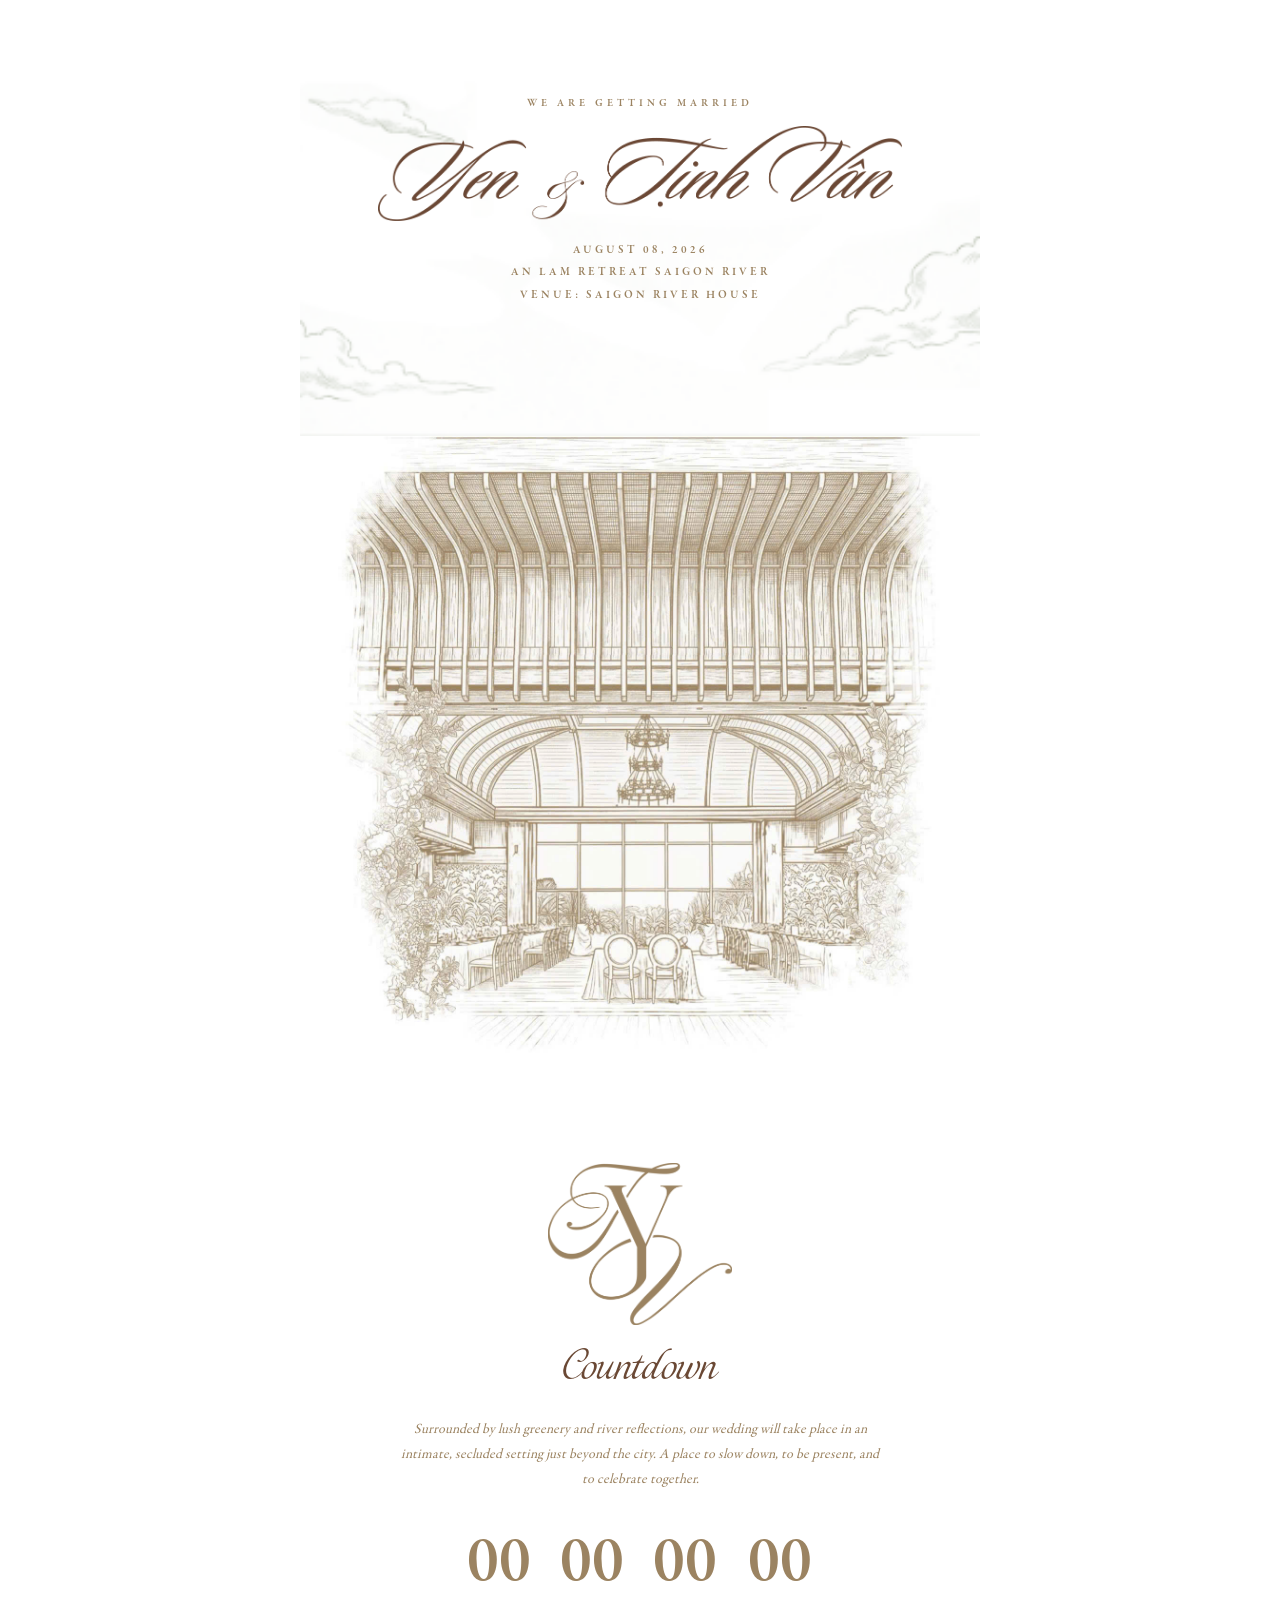
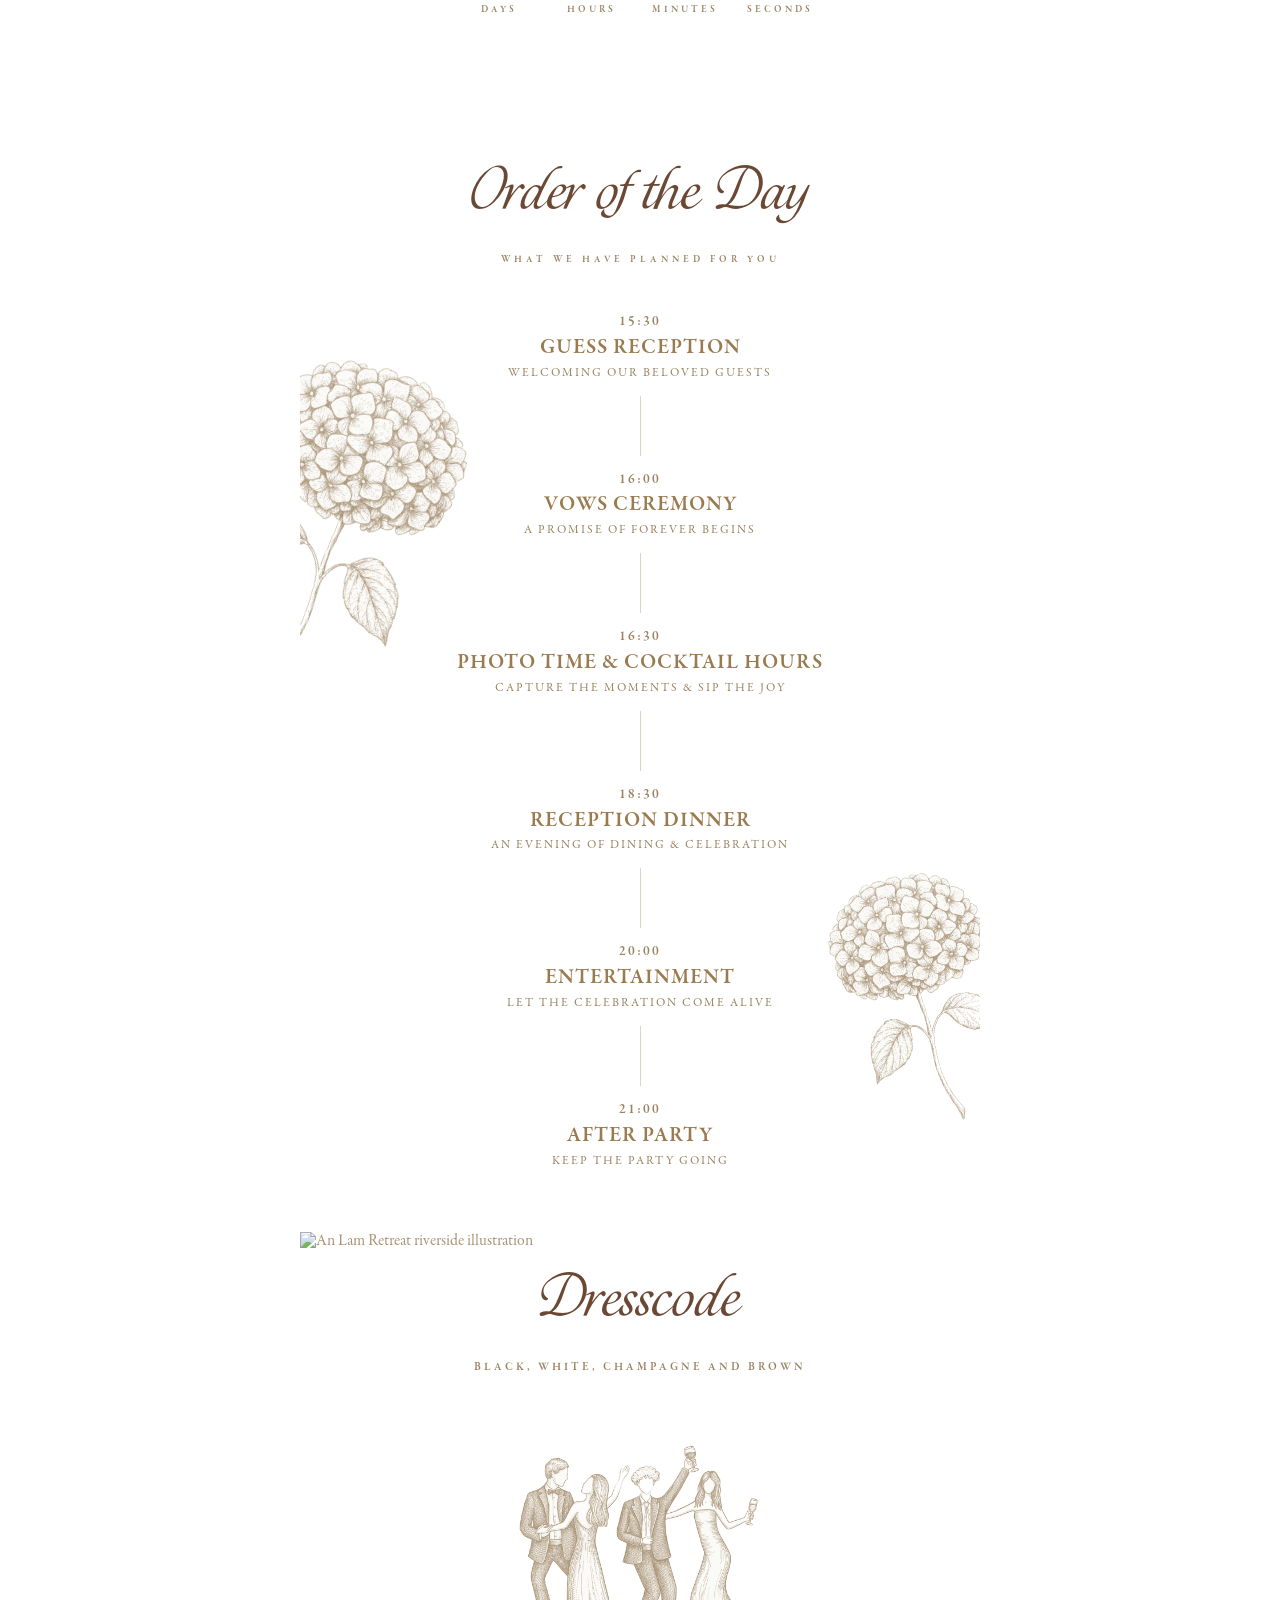
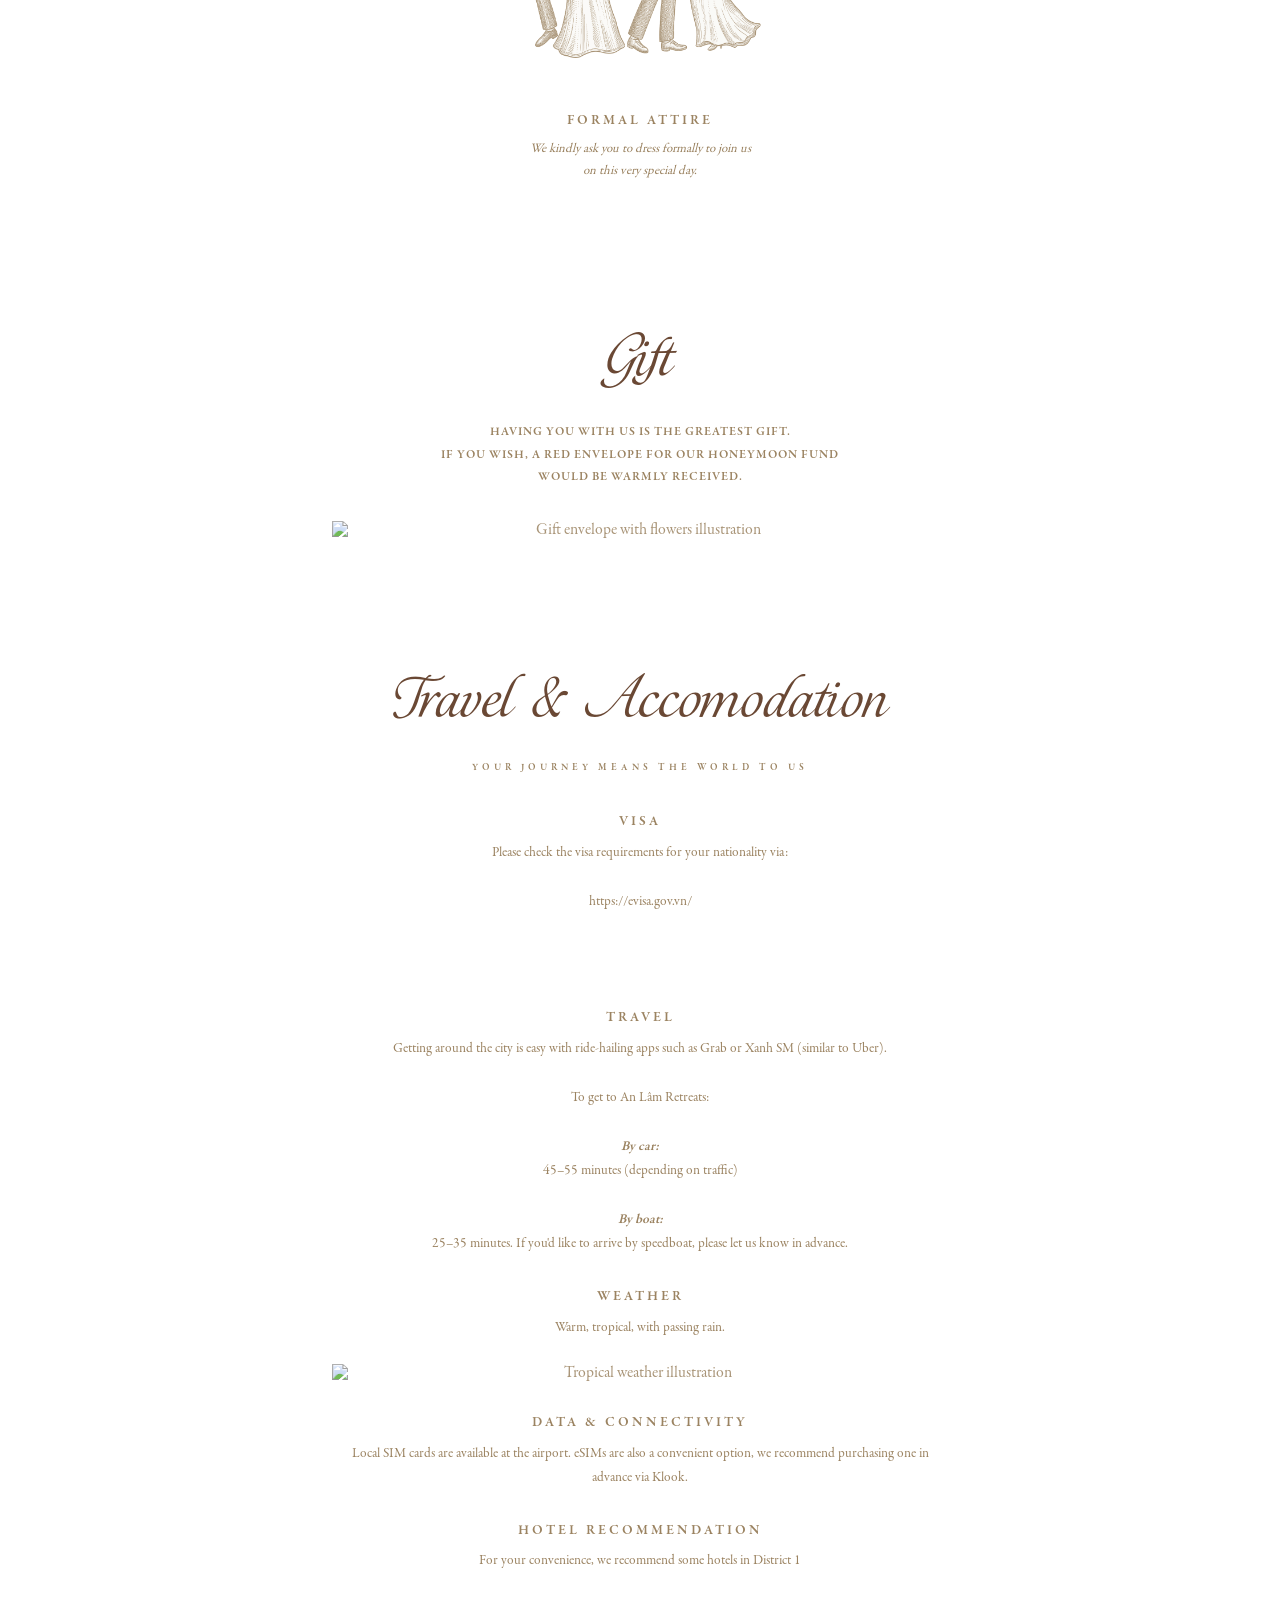
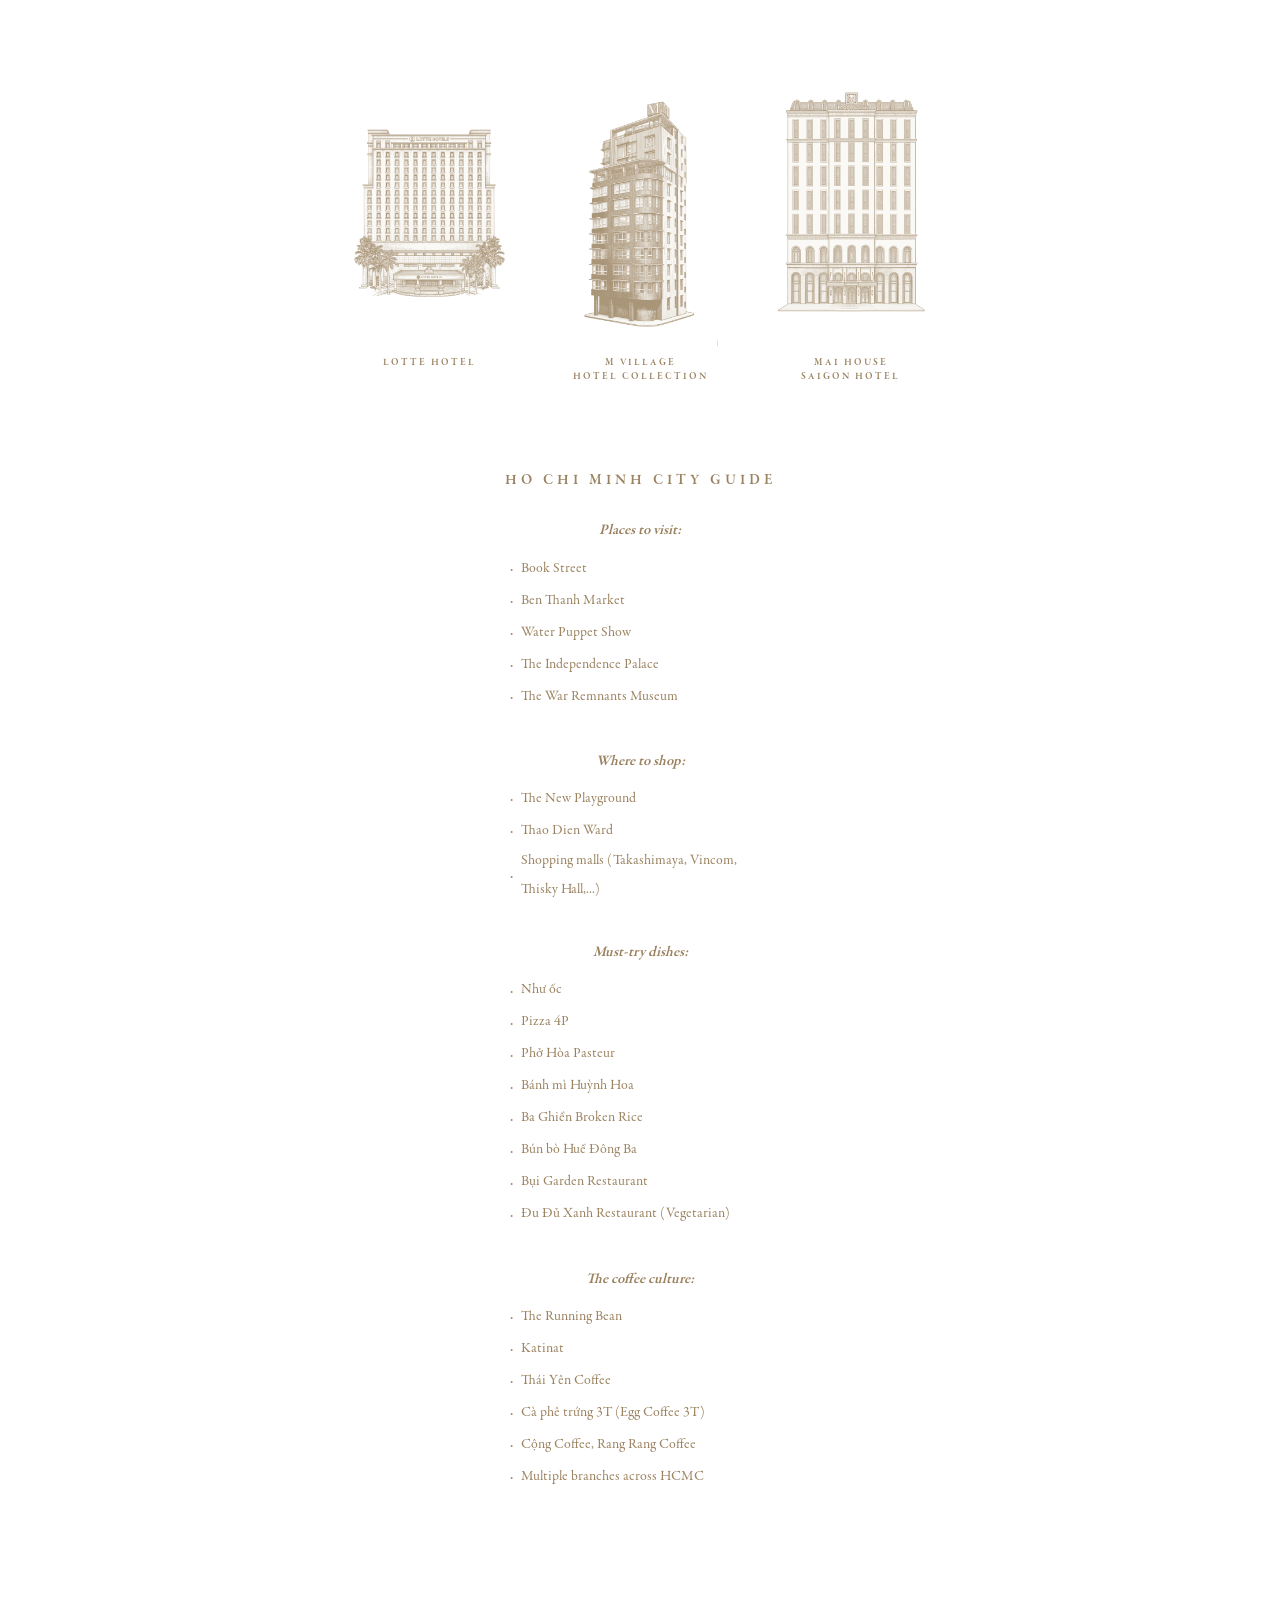
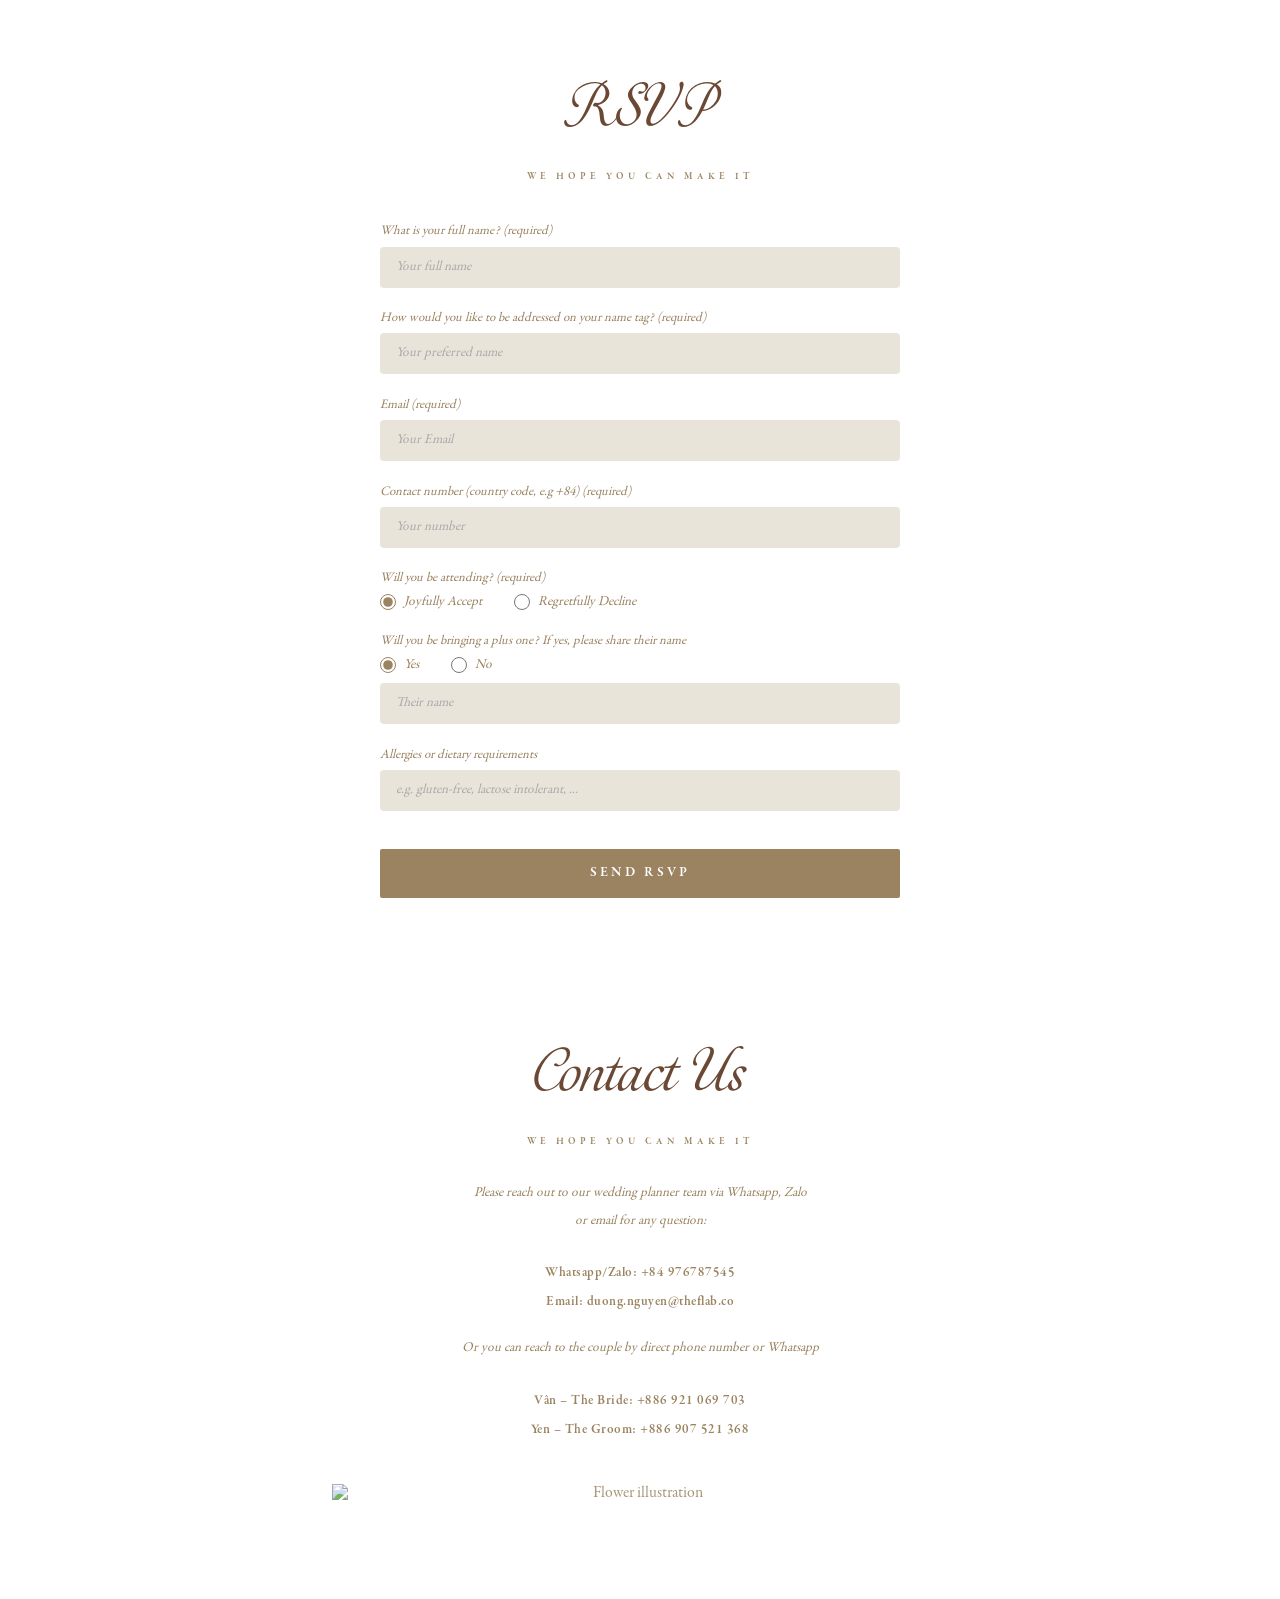
==== commit 60bea8e5: "update" ====
--- a/index.html
+++ b/index.html
@@ -219,13 +219,13 @@
 }
 
 :root {
-  --gold: #9a7b4f;
+  --gold: #9B8361;
   --gold-light: #b8965e;
-  --green: #9a7b4f;
-  --green-dark: #9a7b4f;
+  --green: #9B8361;
+  --green-dark: #9B8361;
   --beige: #f5f2ec;
   --beige-input: #e8e4da;
-  --text: #9a7b4f;
+  --text: #9B8361;
   --white: #ffffff;
 }
 
@@ -305,7 +305,7 @@
   font-family: 'Sloop', 'Great Vibes', cursive;
   font-size: clamp(3.5rem, 12vw, 5.5rem);
   font-weight: 400;
-  color: var(--gold);
+  color: #6A4834;
   line-height: 1.1;
   margin-bottom: 1.2rem;
 }
@@ -350,7 +350,7 @@
   font-size: clamp(2.5rem, 8vw, 3.5rem);
   font-weight: 400;
   font-style: normal;
-  color: var(--gold);
+  color: #6A4834;
   margin-bottom: 1.5rem;
 }
 
